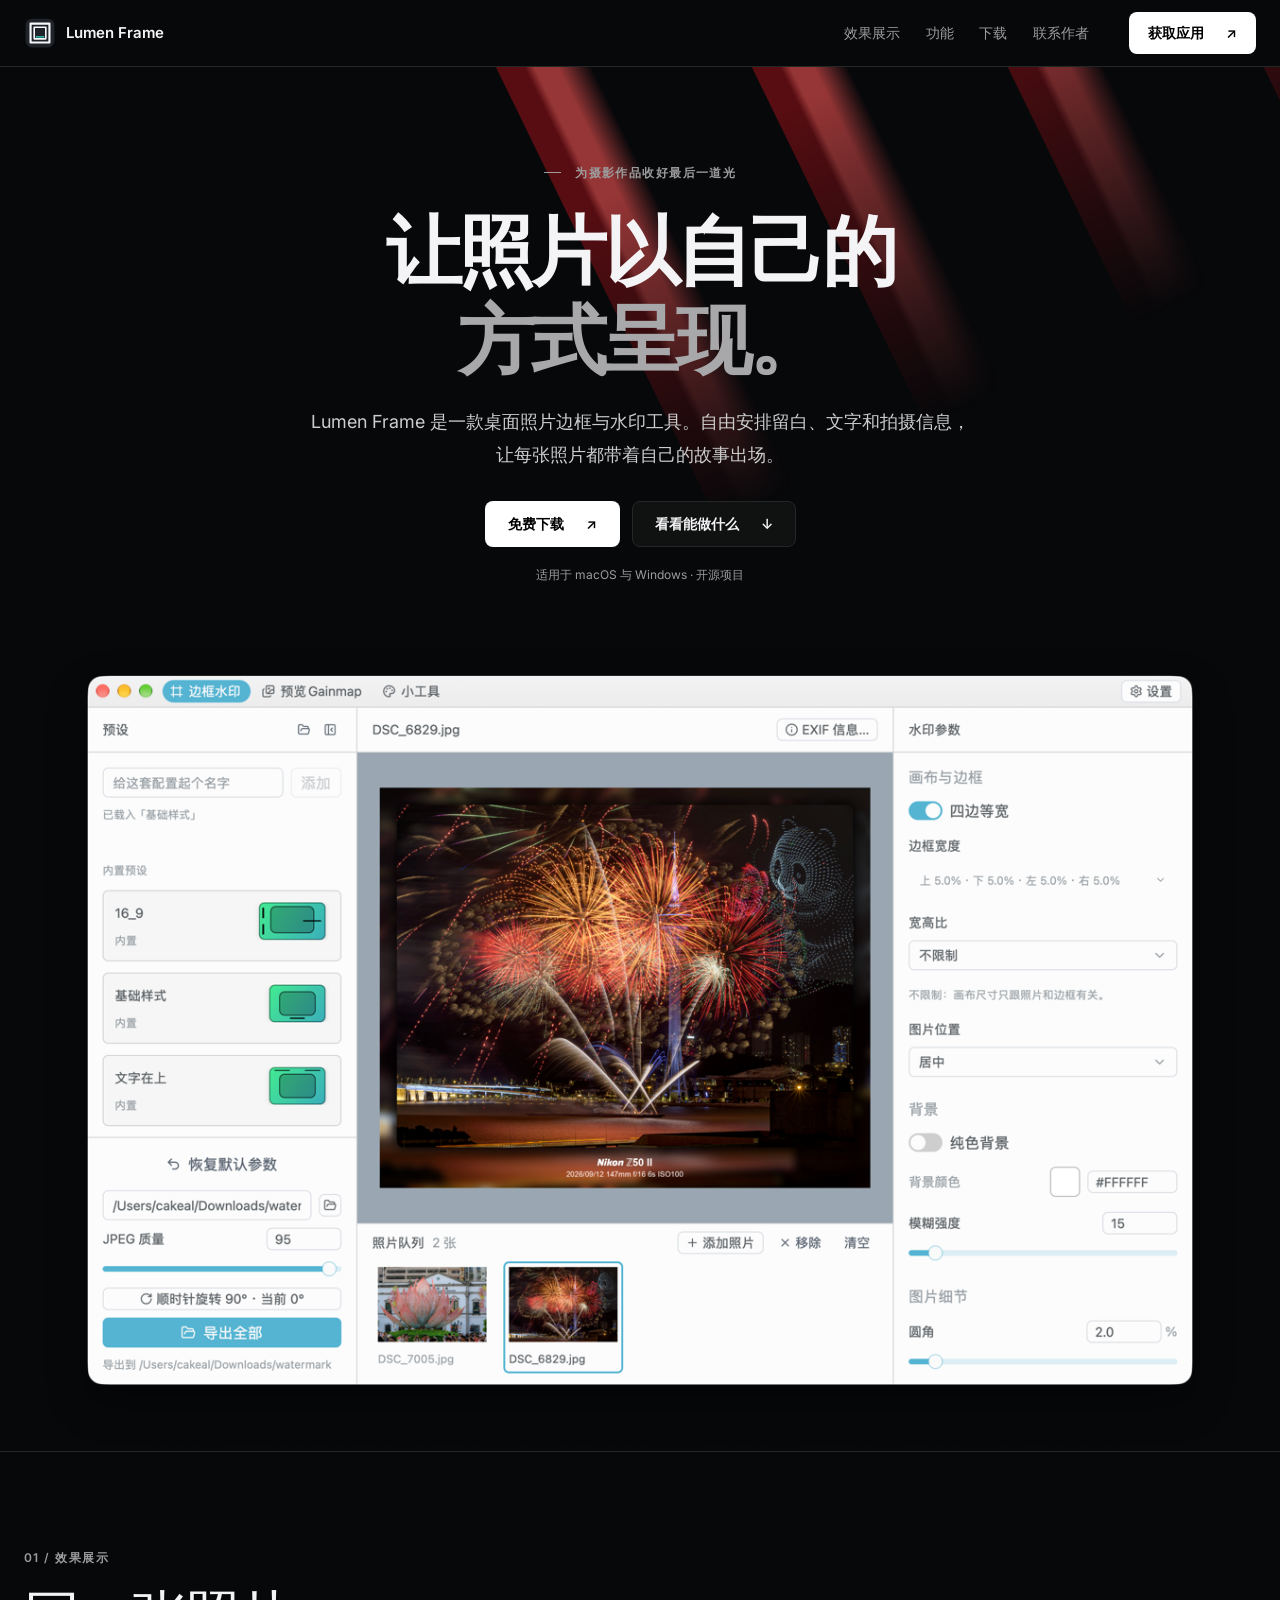
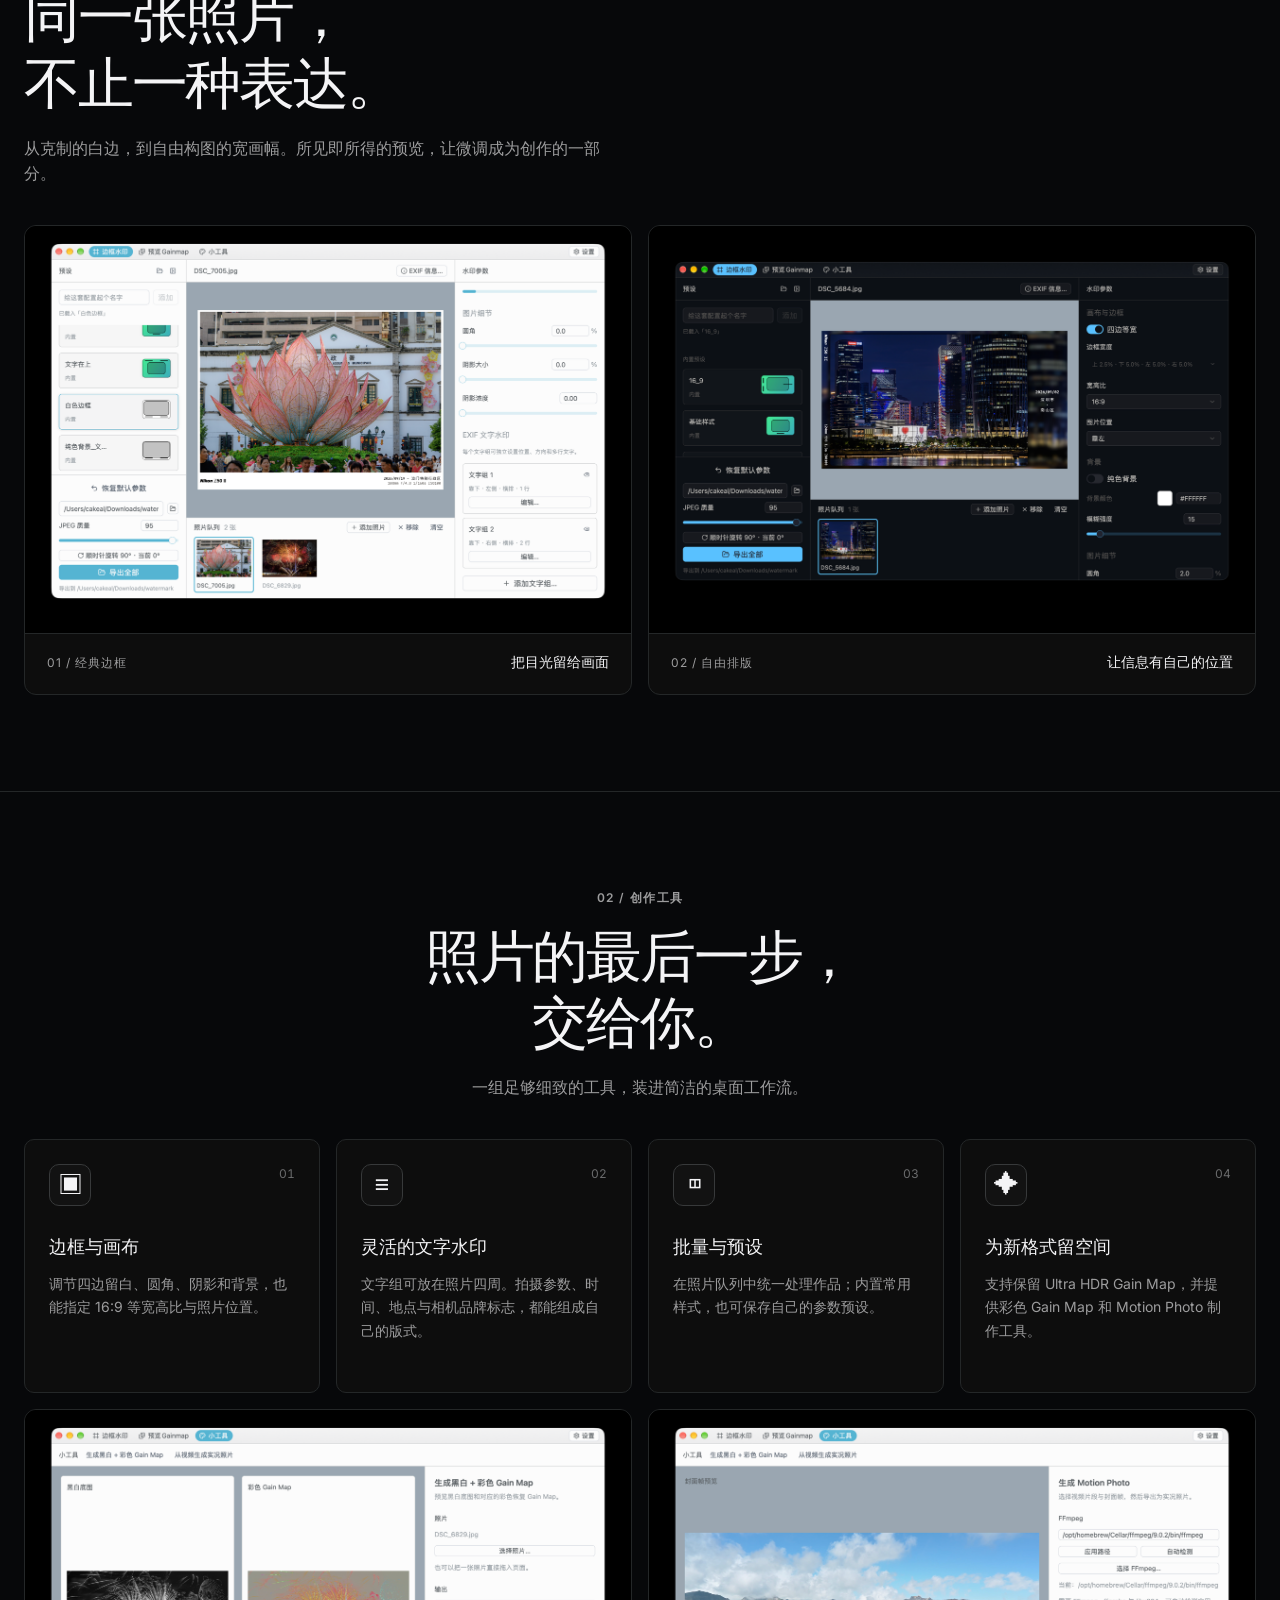
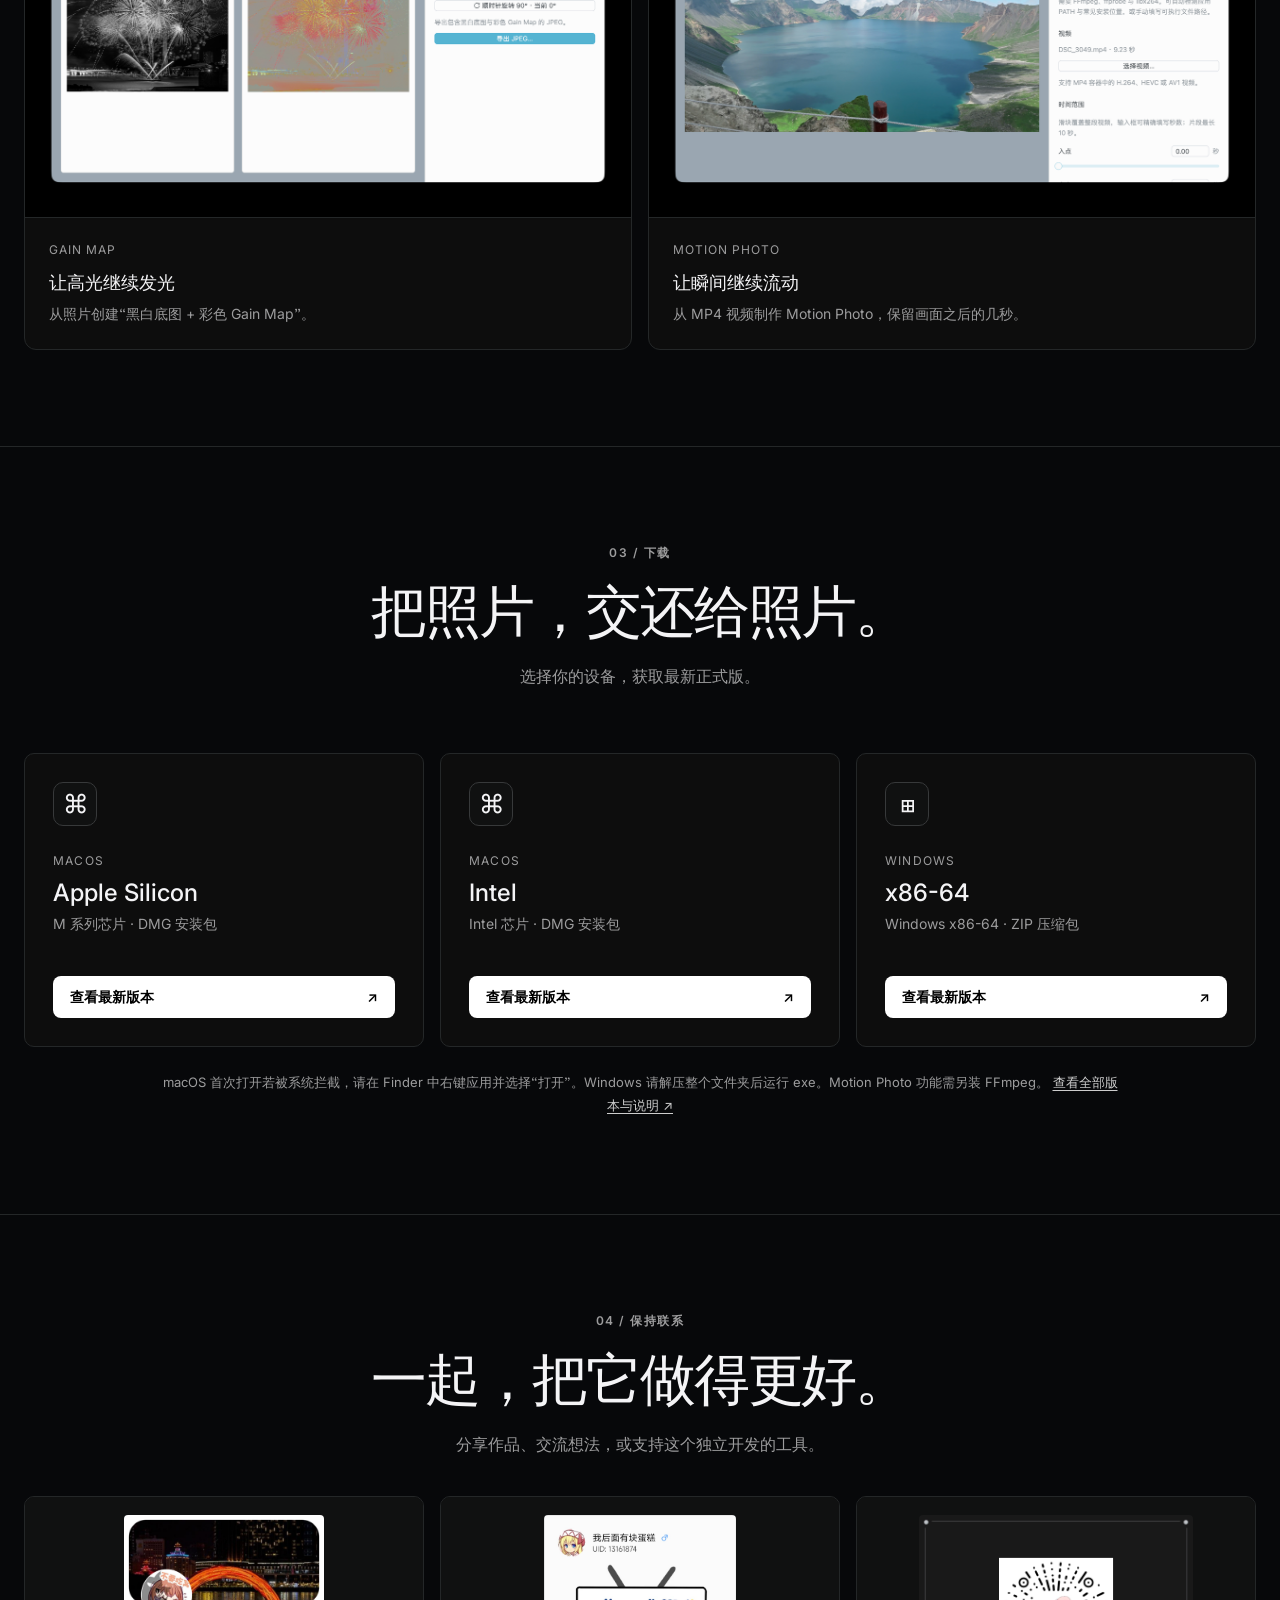
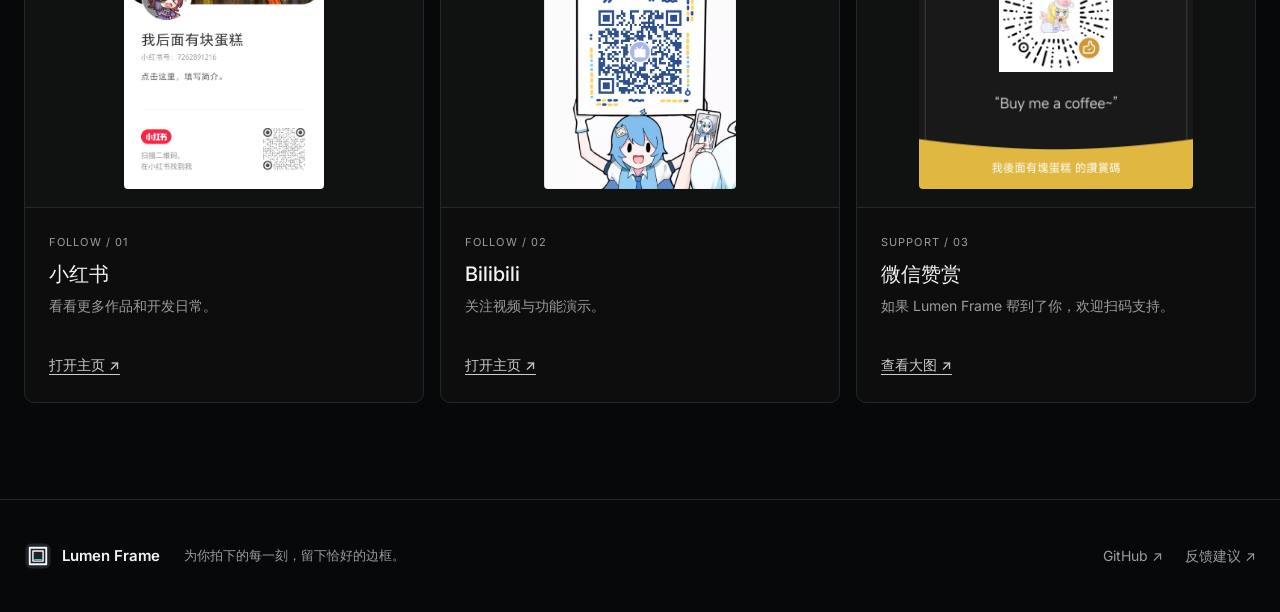
==== website/index.html @ 019e2e6b "Add Lumen Frame product website and Pages deployment" ====
<!doctype html>
<html lang="zh-CN">
  <head>
    <meta charset="utf-8" />
    <meta name="viewport" content="width=device-width, initial-scale=1" />
    <meta name="theme-color" content="#07080a" />
    <meta name="description" content="Lumen Frame 是一款桌面照片边框与水印工具。自由排版 EXIF 文字、批量处理照片，并保留 Ultra HDR Gain Map。" />
    <meta property="og:type" content="website" />
    <meta property="og:title" content="Lumen Frame — 让照片以自己的方式呈现" />
    <meta property="og:description" content="边框、文字、EXIF、批量导出与 Ultra HDR，尽在一款原生桌面工具。" />
    <meta property="og:image" content="https://cakeal.github.io/lumen-frame/assets/1.png" />
    <meta property="og:url" content="https://cakeal.github.io/lumen-frame/" />
    <link rel="canonical" href="https://cakeal.github.io/lumen-frame/" />
    <link rel="icon" type="image/svg+xml" href="assets/icon.svg" />
    <link rel="preconnect" href="https://fonts.googleapis.com" />
    <link rel="preconnect" href="https://fonts.gstatic.com" crossorigin />
    <link href="https://fonts.googleapis.com/css2?family=Inter:wght@400;500;600;700&display=swap" rel="stylesheet" />
    <link rel="stylesheet" href="styles.css" />
    <script src="main.js" defer></script>
    <title>Lumen Frame — 照片边框与水印工具</title>
  </head>
  <body>
    <a class="skip-link" href="#main">跳到主要内容</a>
    <header class="site-header">
      <nav class="nav wrap" aria-label="主导航">
        <a class="brand" href="#top" aria-label="Lumen Frame 首页">
          <img src="assets/icon.svg" width="32" height="32" alt="" />
          <span>Lumen Frame</span>
        </a>
        <button class="menu-toggle" type="button" aria-controls="nav-links" aria-expanded="false" aria-label="打开导航菜单"><span></span><span></span></button>
        <div class="nav-links" id="nav-links">
          <a href="#showcase">效果展示</a>
          <a href="#features">功能</a>
          <a href="#download">下载</a>
          <a href="#connect">联系作者</a>
        </div>
        <a class="button button-light nav-cta" href="#download">获取应用 <span aria-hidden="true">↗</span></a>
      </nav>
    </header>

    <main id="main">
      <section class="hero" id="top" aria-labelledby="hero-title">
        <div class="hero-stripes" aria-hidden="true"></div>
        <div class="wrap hero-content">
          <p class="eyebrow"><span class="eyebrow-line"></span> 为摄影作品收好最后一道光</p>
          <h1 id="hero-title">让照片以自己的<br /><span>方式呈现。</span></h1>
          <p class="hero-description">Lumen Frame 是一款桌面照片边框与水印工具。自由安排留白、文字和拍摄信息，让每张照片都带着自己的故事出场。</p>
          <div class="hero-actions">
            <a class="button button-light" href="#download">免费下载 <span aria-hidden="true">↗</span></a>
            <a class="button button-quiet" href="#showcase">看看能做什么 <span aria-hidden="true">↓</span></a>
          </div>
          <p class="hero-platforms">适用于 macOS 与 Windows · 开源项目</p>
          <div class="hero-shot">
            <img src="assets/1.png" width="1280" height="861" alt="Lumen Frame 的边框水印编辑界面，正在预览一张带 EXIF 水印的烟花照片" fetchpriority="high" />
          </div>
        </div>
      </section>

      <section class="section showcase" id="showcase" aria-labelledby="showcase-title">
        <div class="wrap">
          <div class="section-heading">
            <p class="eyebrow">01 / 效果展示</p>
            <h2 id="showcase-title">同一张照片，<br />不止一种表达。</h2>
            <p>从克制的白边，到自由构图的宽画幅。所见即所得的预览，让微调成为创作的一部分。</p>
          </div>
          <div class="showcase-grid">
            <figure class="image-panel image-panel-light">
              <img src="assets/2.png" width="1280" height="861" loading="lazy" alt="白色边框样式在 Lumen Frame 中的预览" />
              <figcaption><span>01 / 经典边框</span><strong>把目光留给画面</strong></figcaption>
            </figure>
            <figure class="image-panel">
              <img src="assets/5.png" width="1280" height="785" loading="lazy" alt="十六比九画幅、左侧竖排文字与右侧日期地点信息的预览" />
              <figcaption><span>02 / 自由排版</span><strong>让信息有自己的位置</strong></figcaption>
            </figure>
          </div>
        </div>
      </section>

      <section class="section features" id="features" aria-labelledby="features-title">
        <div class="wrap">
          <div class="section-heading section-heading-centered">
            <p class="eyebrow">02 / 创作工具</p>
            <h2 id="features-title">照片的最后一步，<br />交给你。</h2>
            <p>一组足够细致的工具，装进简洁的桌面工作流。</p>
          </div>
          <div class="feature-grid">
            <article class="feature-card">
              <span class="feature-index">01</span>
              <div class="feature-mark" aria-hidden="true">▣</div>
              <h3>边框与画布</h3>
              <p>调节四边留白、圆角、阴影和背景，也能指定 16:9 等宽高比与照片位置。</p>
            </article>
            <article class="feature-card">
              <span class="feature-index">02</span>
              <div class="feature-mark" aria-hidden="true">≡</div>
              <h3>灵活的文字水印</h3>
              <p>文字组可放在照片四周。拍摄参数、时间、地点与相机品牌标志，都能组成自己的版式。</p>
            </article>
            <article class="feature-card">
              <span class="feature-index">03</span>
              <div class="feature-mark" aria-hidden="true">◫</div>
              <h3>批量与预设</h3>
              <p>在照片队列中统一处理作品；内置常用样式，也可保存自己的参数预设。</p>
            </article>
            <article class="feature-card">
              <span class="feature-index">04</span>
              <div class="feature-mark" aria-hidden="true">✦</div>
              <h3>为新格式留空间</h3>
              <p>支持保留 Ultra HDR Gain Map，并提供彩色 Gain Map 和 Motion Photo 制作工具。</p>
            </article>
          </div>
          <div class="utility-grid">
            <figure class="utility-panel">
              <img src="assets/3.png" width="1280" height="861" loading="lazy" alt="彩色 Gain Map 工具界面" />
              <figcaption><span>GAIN MAP</span><strong>让高光继续发光</strong><p>从照片创建“黑白底图 + 彩色 Gain Map”。</p></figcaption>
            </figure>
            <figure class="utility-panel">
              <img src="assets/4.png" width="1280" height="861" loading="lazy" alt="从视频生成 Motion Photo 的工具界面" />
              <figcaption><span>MOTION PHOTO</span><strong>让瞬间继续流动</strong><p>从 MP4 视频制作 Motion Photo，保留画面之后的几秒。</p></figcaption>
            </figure>
          </div>
        </div>
      </section>

      <section class="section download" id="download" aria-labelledby="download-title">
        <div class="wrap">
          <div class="section-heading section-heading-centered">
            <p class="eyebrow">03 / 下载</p>
            <h2 id="download-title">把照片，交还给照片。</h2>
            <p>选择你的设备，获取最新正式版。<span id="release-version" class="release-version" aria-live="polite"></span></p>
          </div>
          <div class="download-grid">
            <article class="download-card">
              <div class="platform-icon" aria-hidden="true">⌘</div>
              <p class="platform-label">macOS</p>
              <h3>Apple Silicon</h3>
              <p>M 系列芯片 · DMG 安装包</p>
              <a class="button button-light asset-link" data-asset="mac-arm" href="https://github.com/CakeAL/lumen-frame/releases/latest" rel="noopener noreferrer">查看最新版本 <span aria-hidden="true">↗</span></a>
            </article>
            <article class="download-card">
              <div class="platform-icon" aria-hidden="true">⌘</div>
              <p class="platform-label">macOS</p>
              <h3>Intel</h3>
              <p>Intel 芯片 · DMG 安装包</p>
              <a class="button button-light asset-link" data-asset="mac-intel" href="https://github.com/CakeAL/lumen-frame/releases/latest" rel="noopener noreferrer">查看最新版本 <span aria-hidden="true">↗</span></a>
            </article>
            <article class="download-card">
              <div class="platform-icon windows-icon" aria-hidden="true">⊞</div>
              <p class="platform-label">Windows</p>
              <h3>x86-64</h3>
              <p>Windows x86-64 · ZIP 压缩包</p>
              <a class="button button-light asset-link" data-asset="windows" href="https://github.com/CakeAL/lumen-frame/releases/latest" rel="noopener noreferrer">查看最新版本 <span aria-hidden="true">↗</span></a>
            </article>
          </div>
          <p class="download-note">macOS 首次打开若被系统拦截，请在 Finder 中右键应用并选择“打开”。Windows 请解压整个文件夹后运行 exe。Motion Photo 功能需另装 FFmpeg。<a href="https://github.com/CakeAL/lumen-frame/releases/latest" target="_blank" rel="noopener noreferrer">查看全部版本与说明 ↗</a></p>
        </div>
      </section>

      <section class="section connect" id="connect" aria-labelledby="connect-title">
        <div class="wrap">
          <div class="section-heading section-heading-centered">
            <p class="eyebrow">04 / 保持联系</p>
            <h2 id="connect-title">一起，把它做得更好。</h2>
            <p>分享作品、交流想法，或支持这个独立开发的工具。</p>
          </div>
          <div class="social-grid">
            <article class="social-card">
              <div class="qr-frame"><img src="assets/rednote.jpg" width="987" height="1347" loading="lazy" alt="作者的小红书主页二维码" /></div>
              <div class="social-copy"><span>FOLLOW / 01</span><h3>小红书</h3><p>看看更多作品和开发日常。</p><a href="https://www.xiaohongshu.com/user/profile/64db20ba0000000001006e6c" target="_blank" rel="noopener noreferrer">打开主页 <span aria-hidden="true">↗</span></a></div>
            </article>
            <article class="social-card">
              <div class="qr-frame"><img src="assets/bilibili.jpg" width="1027" height="1459" loading="lazy" alt="作者的 Bilibili 主页二维码" /></div>
              <div class="social-copy"><span>FOLLOW / 02</span><h3>Bilibili</h3><p>关注视频与功能演示。</p><a href="https://space.bilibili.com/13161874" target="_blank" rel="noopener noreferrer">打开主页 <span aria-hidden="true">↗</span></a></div>
            </article>
            <article class="social-card">
              <div class="qr-frame"><img src="assets/wechat_reward_code.jpg" width="1152" height="1152" loading="lazy" alt="作者的微信赞赏码" /></div>
              <div class="social-copy"><span>SUPPORT / 03</span><h3>微信赞赏</h3><p>如果 Lumen Frame 帮到了你，欢迎扫码支持。</p><a href="assets/wechat_reward_code.jpg" target="_blank" rel="noopener noreferrer">查看大图 <span aria-hidden="true">↗</span></a></div>
            </article>
          </div>
        </div>
      </section>
    </main>

    <footer class="site-footer">
      <div class="wrap footer-inner">
        <a class="brand" href="#top"><img src="assets/icon.svg" width="28" height="28" alt="" /><span>Lumen Frame</span></a>
        <p>为你拍下的每一刻，留下恰好的边框。</p>
        <div class="footer-links"><a href="https://github.com/CakeAL/lumen-frame" target="_blank" rel="noopener noreferrer">GitHub ↗</a><a href="https://github.com/CakeAL/lumen-frame/issues" target="_blank" rel="noopener noreferrer">反馈建议 ↗</a></div>
      </div>
    </footer>
  </body>
</html>
---- website/styles.css ----
:root {
  color-scheme: dark;
  --canvas: #07080a;
  --surface: #0d0d0d;
  --surface-raised: #101111;
  --surface-card: #121212;
  --line: #242728;
  --ink: #f4f4f6;
  --body: #cdcdcd;
  --mute: #9c9c9d;
  --white: #fff;
}

*, *::before, *::after { box-sizing: border-box; }
html { scroll-behavior: smooth; }
body { margin: 0; background: var(--canvas); color: var(--body); font-family: Inter, -apple-system, BlinkMacSystemFont, "Segoe UI", "PingFang SC", "Microsoft YaHei", sans-serif; font-feature-settings: "calt", "kern", "liga", "ss03"; font-size: 16px; line-height: 1.6; }
button, a { -webkit-tap-highlight-color: transparent; }
a { color: inherit; text-decoration: none; }
a:focus-visible { outline: 2px solid var(--white); outline-offset: 4px; }
img { display: block; max-width: 100%; }
h1, h2, h3, p, figure { margin: 0; }
.wrap { width: min(100% - 48px, 1240px); margin-inline: auto; }
.skip-link { position: absolute; z-index: 20; left: 16px; top: -60px; padding: 8px 16px; background: var(--white); color: #000; border-radius: 8px; }
.skip-link:focus { top: 10px; }

.site-header { position: relative; z-index: 10; border-bottom: 1px solid var(--line); background: var(--canvas); }
.nav { display: flex; align-items: center; gap: 32px; height: 66px; }
.brand { display: inline-flex; align-items: center; gap: 10px; color: var(--ink); font-size: 15px; font-weight: 600; white-space: nowrap; }
.brand img { border-radius: 8px; }
.nav-links { display: flex; align-items: center; gap: clamp(18px, 2vw, 34px); margin-left: auto; }
.menu-toggle { display: none; }
.nav-links a, .footer-links a { color: var(--mute); font-size: 14px; transition: color .2s ease; }
.nav-links a:hover, .footer-links a:hover, .social-copy a:hover, .download-note a:hover { color: var(--white); }
.nav-cta { margin-left: 8px; }
.button { display: inline-flex; align-items: center; justify-content: center; gap: 22px; min-height: 42px; padding: 9px 18px; border: 1px solid transparent; border-radius: 8px; font-size: 14px; font-weight: 600; line-height: 1.4; white-space: nowrap; transition: background-color .2s ease, border-color .2s ease, transform .2s ease; }
.button:hover { transform: translateY(-2px); }
.button-light { background: var(--white); color: #000; }
.button-light:hover { background: #e8e8e8; }
.button-quiet { color: var(--ink); border-color: var(--line); background: var(--surface-raised); }
.button-quiet:hover { border-color: #474a4c; background: var(--surface-card); }

.hero { position: relative; overflow: hidden; isolation: isolate; padding-top: 96px; }
.hero-stripes { position: absolute; z-index: -1; top: -220px; right: -8vw; width: min(880px, 80vw); height: 620px; transform: rotate(-26deg); background: repeating-linear-gradient(90deg, transparent 0 78px, rgba(161,19,26,.52) 79px 104px, rgba(255,87,87,.58) 113px 134px, transparent 165px 230px); -webkit-mask-image: linear-gradient(to bottom, #000 0%, #000 32%, transparent 88%); mask-image: linear-gradient(to bottom, #000 0%, #000 32%, transparent 88%); pointer-events: none; }
.hero-content { text-align: center; }
.eyebrow { color: var(--mute); font-size: 12px; font-weight: 600; letter-spacing: .12em; }
.eyebrow-line { display: inline-block; width: 17px; height: 1px; margin: 0 10px 4px 0; background: var(--mute); }
.hero h1 { max-width: 900px; margin: 24px auto 22px; color: var(--ink); font-size: clamp(40px, 5.9vw, 76px); font-weight: 600; letter-spacing: -.045em; line-height: 1.18; }
.hero h1 span { color: #a8a8ab; }
.hero-description { max-width: 660px; margin-inline: auto; color: var(--body); font-size: clamp(16px, 1.45vw, 18px); line-height: 1.8; }
.hero-actions { display: flex; align-items: center; justify-content: center; flex-wrap: wrap; gap: 12px; margin-top: 30px; }
.hero-actions .button { min-height: 46px; padding-inline: 22px; }
.hero-platforms { margin-top: 18px; color: var(--mute); font-size: 12px; }
.hero-shot { max-width: 1210px; margin: 56px auto -3px; }
.hero-shot img { width: 100%; height: auto; }

.section { padding: 96px 0; }
.section-heading { max-width: 640px; margin-bottom: 38px; }
.section-heading-centered { margin-inline: auto; text-align: center; }
.section-heading h2 { margin-top: 16px; color: var(--ink); font-size: clamp(34px, 4.4vw, 56px); font-weight: 500; letter-spacing: -.04em; line-height: 1.18; }
.section-heading > p:last-child { max-width: 600px; margin-top: 20px; color: var(--mute); font-size: 16px; }
.section-heading-centered > p:last-child { margin-inline: auto; }

.showcase { border-top: 1px solid var(--line); }
.showcase-grid { display: grid; grid-template-columns: repeat(2, minmax(0, 1fr)); gap: 16px; }
.image-panel, .utility-panel { min-width: 0; overflow: hidden; border: 1px solid var(--line); border-radius: 12px; background: var(--surface); }
.image-panel img { width: 100%; height: auto; aspect-ratio: 1280 / 861; object-fit: contain; background: #000; }
.image-panel:nth-child(2) img { aspect-ratio: 1280 / 861; }
.image-panel figcaption { display: flex; justify-content: space-between; align-items: center; gap: 16px; padding: 17px 22px 20px; border-top: 1px solid var(--line); }
.image-panel figcaption span, .utility-panel figcaption span { color: var(--mute); font-size: 12px; letter-spacing: .08em; }
.image-panel figcaption strong { color: var(--ink); font-size: 14px; font-weight: 500; text-align: right; }

.features { border-top: 1px solid var(--line); }
.feature-grid { display: grid; grid-template-columns: repeat(4, minmax(0, 1fr)); gap: 16px; }
.feature-card { position: relative; min-height: 254px; padding: 24px; border: 1px solid var(--line); border-radius: 10px; background: var(--surface); }
.feature-index { position: absolute; right: 24px; top: 24px; color: #6a6b6c; font-size: 12px; font-variant-numeric: tabular-nums; }
.feature-mark { display: flex; align-items: center; justify-content: center; width: 42px; height: 42px; border: 1px solid #37393a; border-radius: 10px; background: var(--surface-card); color: var(--ink); font-size: 25px; line-height: 1; }
.feature-card h3 { margin-top: 27px; color: var(--ink); font-size: 18px; font-weight: 500; }
.feature-card p { margin-top: 10px; color: var(--mute); font-size: 14px; line-height: 1.7; }
.utility-grid { display: grid; grid-template-columns: repeat(2, minmax(0, 1fr)); gap: 16px; margin-top: 16px; }
.utility-panel img { width: 100%; height: auto; background: #000; }
.utility-panel figcaption { padding: 18px 24px 24px; border-top: 1px solid var(--line); }
.utility-panel figcaption strong { display: block; margin-top: 7px; color: var(--ink); font-size: 18px; font-weight: 500; }
.utility-panel figcaption p { margin-top: 5px; color: var(--mute); font-size: 14px; }

.download { border-top: 1px solid var(--line); }
.release-version { display: block; min-height: 20px; margin-top: 5px; color: var(--body); font-size: 13px; }
.download-grid { display: grid; grid-template-columns: repeat(3, minmax(0, 1fr)); gap: 16px; }
.download-card { display: flex; flex-direction: column; align-items: flex-start; min-height: 294px; padding: 28px; border: 1px solid var(--line); border-radius: 10px; background: var(--surface); }
.platform-icon { display: flex; align-items: center; justify-content: center; width: 44px; height: 44px; border: 1px solid #37393a; border-radius: 10px; background: var(--surface-raised); color: var(--ink); font-size: 26px; line-height: 1; }
.windows-icon { font-size: 28px; }
.platform-label { margin-top: 25px; color: var(--mute); font-size: 12px; letter-spacing: .1em; text-transform: uppercase; }
.download-card h3 { margin-top: 4px; color: var(--ink); font-size: 24px; font-weight: 500; }
.download-card > p:not(.platform-label) { color: var(--mute); font-size: 14px; }
.download-card .button { width: 100%; justify-content: space-between; margin-top: auto; padding-inline: 16px; }
.download-note { max-width: 960px; margin: 24px auto 0; color: var(--mute); font-size: 13px; line-height: 1.8; text-align: center; }
.download-note a { margin-left: 4px; color: var(--body); text-decoration: underline; text-underline-offset: 3px; }

.connect { border-top: 1px solid var(--line); }
.social-grid { display: grid; grid-template-columns: repeat(3, minmax(0, 1fr)); gap: 16px; }
.social-card { min-width: 0; overflow: hidden; border: 1px solid var(--line); border-radius: 10px; background: var(--surface); }
.qr-frame { display: flex; align-items: center; justify-content: center; height: 310px; padding: 18px; background: var(--surface-raised); }
.qr-frame img { width: auto; max-width: 100%; height: 100%; object-fit: contain; border-radius: 4px; }
.social-copy { padding: 20px 24px 24px; border-top: 1px solid var(--line); }
.social-copy > span { color: var(--mute); font-size: 11px; letter-spacing: .1em; }
.social-copy h3 { margin-top: 5px; color: var(--ink); font-size: 20px; font-weight: 500; }
.social-copy p { min-height: 46px; margin-top: 5px; color: var(--mute); font-size: 14px; }
.social-copy a { display: inline-block; margin-top: 13px; color: var(--body); font-size: 14px; font-weight: 500; text-decoration: underline; text-underline-offset: 4px; }

.site-footer { border-top: 1px solid var(--line); }
.footer-inner { display: flex; align-items: center; gap: 24px; min-height: 112px; padding-block: 22px; }
.footer-inner p { margin-right: auto; color: var(--mute); font-size: 13px; }
.footer-links { display: flex; gap: 22px; white-space: nowrap; }

@media (max-width: 1050px) {
  .feature-grid { grid-template-columns: repeat(2, minmax(0, 1fr)); }
  .feature-card { min-height: 220px; }
  .nav { gap: 20px; }
  .nav-links { gap: 16px; }
}

@media (max-width: 760px) {
  .wrap { width: min(100% - 32px, 1240px); }
  .nav { height: 62px; }
  .menu-toggle { display: flex; flex-direction: column; justify-content: center; gap: 5px; order: 3; width: 42px; height: 42px; padding: 10px; border: 1px solid var(--line); border-radius: 8px; background: var(--surface); cursor: pointer; }
  .menu-toggle span { width: 100%; height: 1px; background: var(--ink); }
  .nav-links { display: none; position: absolute; top: 62px; left: 0; right: 0; margin: 0; padding: 14px 16px 20px; border-bottom: 1px solid var(--line); background: var(--canvas); }
  .nav-links.is-open { display: flex; flex-direction: column; align-items: stretch; gap: 0; }
  .nav-links a { display: block; padding: 12px 8px; color: var(--ink); }
  .nav-cta { margin-left: auto; }
  .hero { padding-top: 76px; }
  .hero-stripes { right: -36vw; width: 100vw; opacity: .65; }
  .hero-shot { margin-top: 34px; }
  .section { padding-block: 70px; }
  .showcase-grid, .utility-grid { grid-template-columns: 1fr; }
  .download-grid { grid-template-columns: 1fr; }
  .download-card { min-height: 250px; }
  .social-grid { grid-template-columns: repeat(2, minmax(0, 1fr)); }
  .footer-inner { flex-wrap: wrap; }
  .footer-inner p { flex: 1 0 55%; }
}

@media (max-width: 520px) {
  .brand { font-size: 14px; }
  .brand img { width: 28px; height: 28px; }
  .nav-cta { padding-inline: 13px; font-size: 13px; }
  .hero { padding-top: 64px; }
  .hero h1 { font-size: clamp(36px, 10vw, 48px); }
  .hero-description { font-size: 15px; }
  .hero-actions { gap: 8px; }
  .hero-actions .button { padding-inline: 14px; font-size: 13px; }
  .hero-shot { width: calc(100% + 32px); margin-left: -16px; }
  .section { padding-block: 54px; }
  .section-heading { margin-bottom: 28px; }
  .section-heading h2 { font-size: 36px; }
  .section-heading > p:last-child { font-size: 14px; }
  .image-panel figcaption { align-items: flex-start; flex-direction: column; gap: 3px; padding: 15px 18px; }
  .image-panel figcaption strong { text-align: left; }
  .feature-grid, .social-grid { grid-template-columns: 1fr; }
  .feature-card { min-height: 0; }
  .qr-frame { height: 330px; }
  .social-copy p { min-height: 0; }
  .footer-inner { display: block; padding-block: 30px; }
  .footer-inner p { margin-top: 9px; }
  .footer-links { margin-top: 20px; }
}

@media (prefers-reduced-motion: reduce) {
  html { scroll-behavior: auto; }
  .button, .nav-links a, .footer-links a { transition: none; }
}
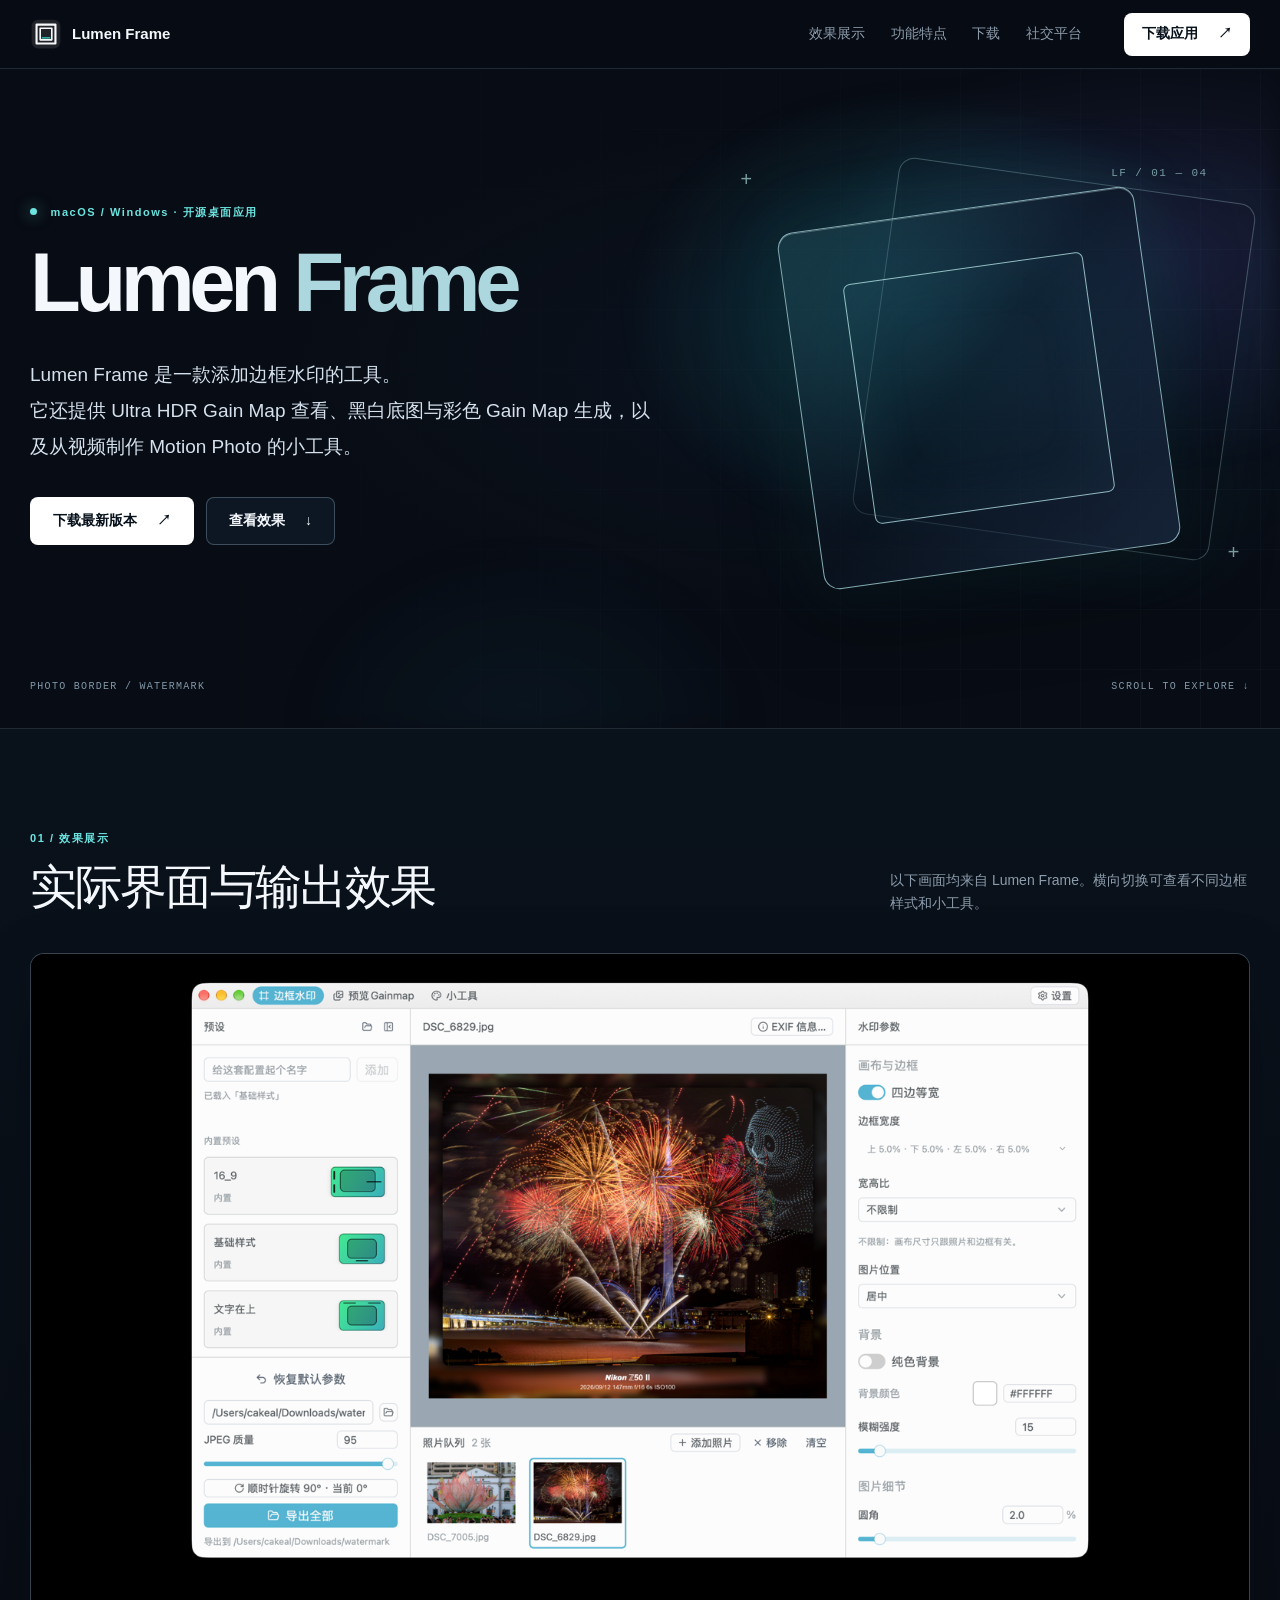
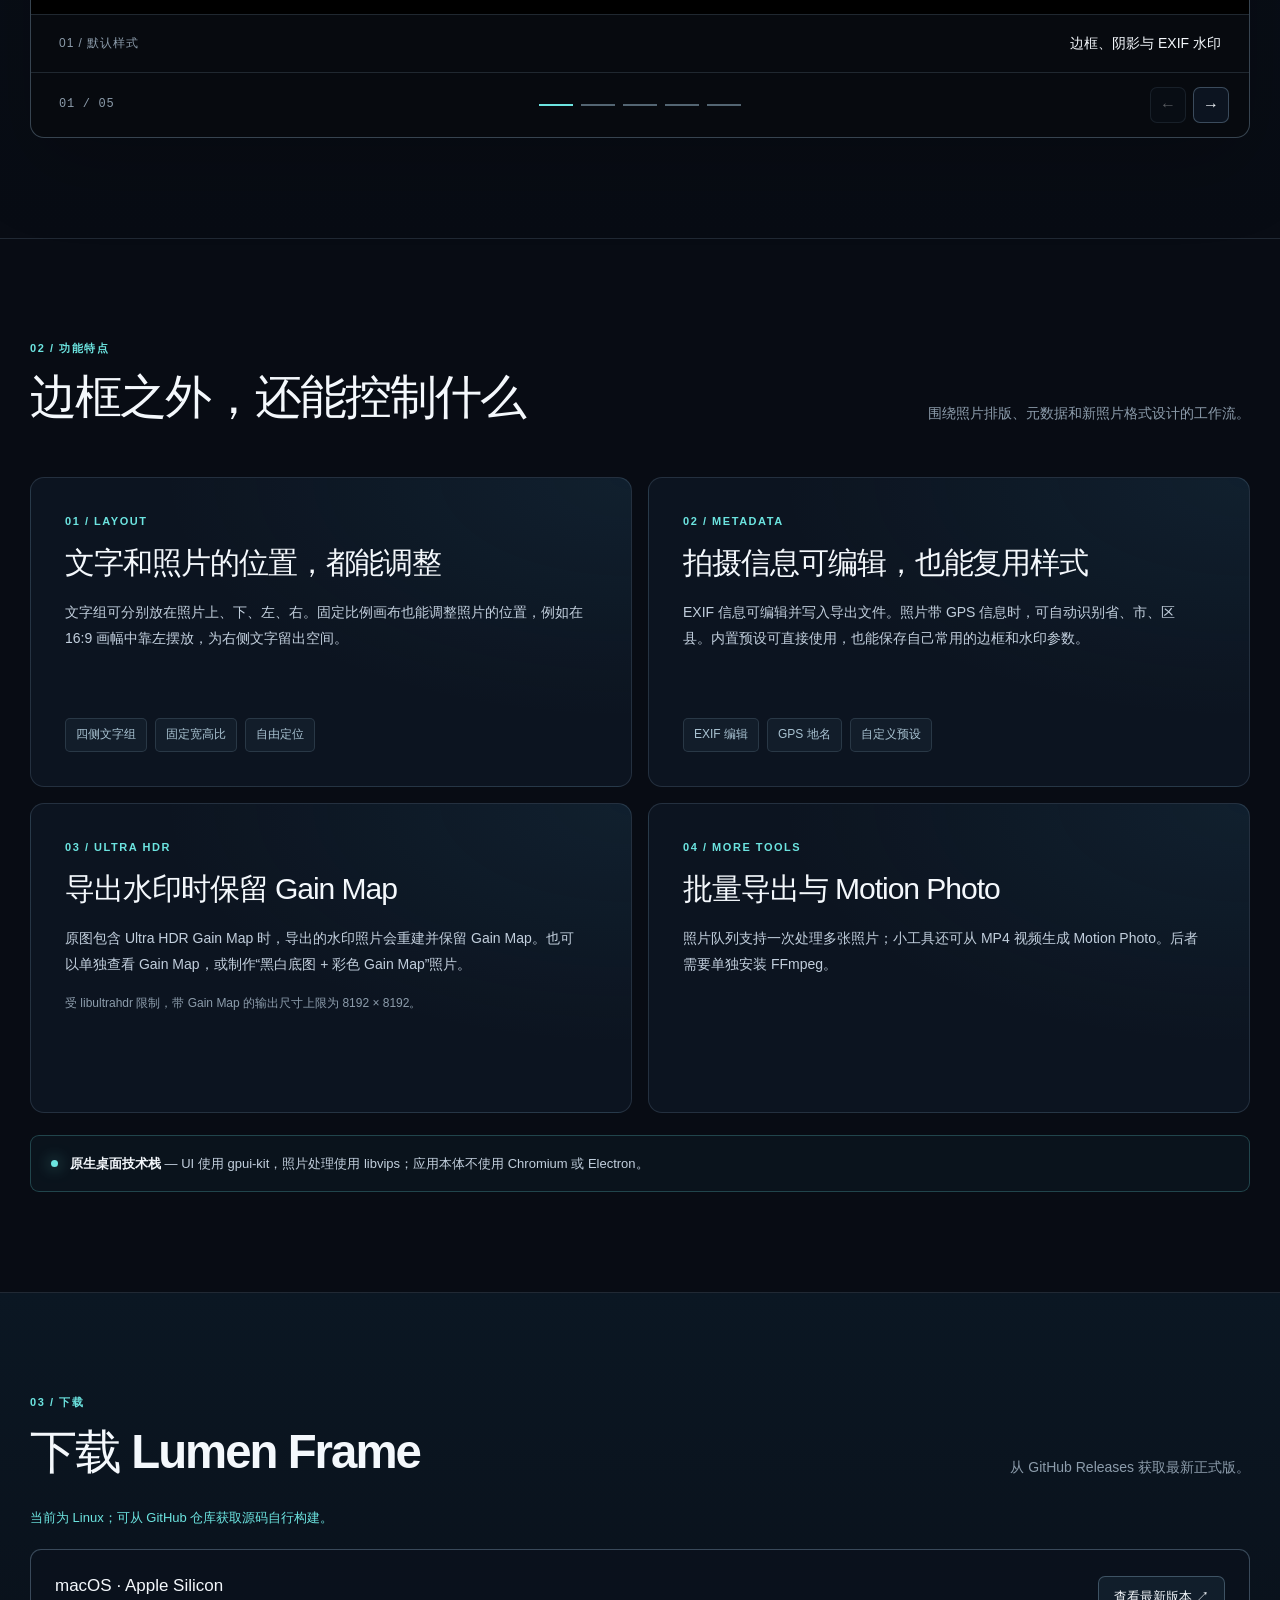
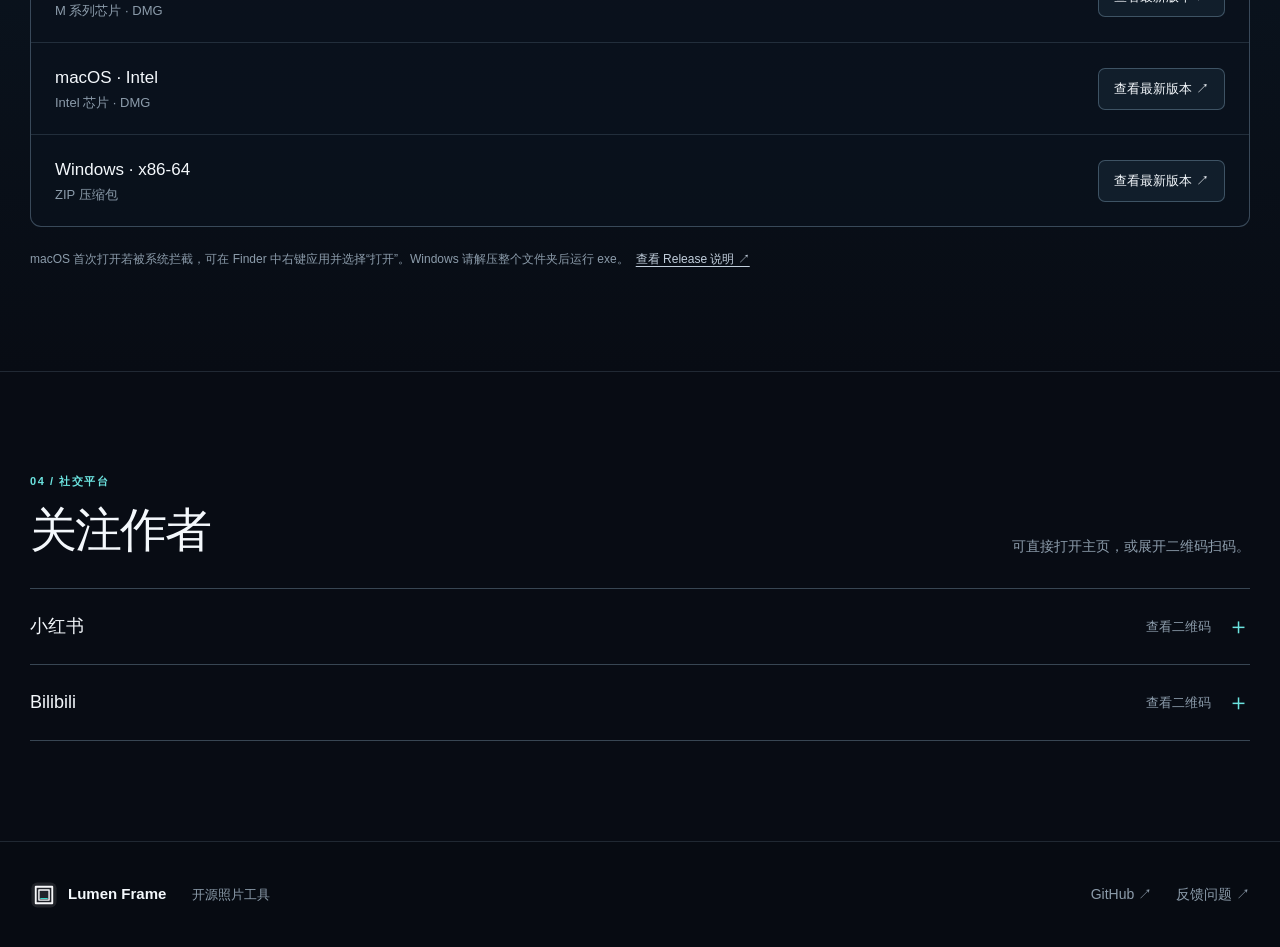
==== commit 43dd1c57: "web: update website" ====
--- a/website/index.html
+++ b/website/index.html
@@ -3,18 +3,15 @@
   <head>
     <meta charset="utf-8" />
     <meta name="viewport" content="width=device-width, initial-scale=1" />
-    <meta name="theme-color" content="#07080a" />
-    <meta name="description" content="Lumen Frame 是一款桌面照片边框与水印工具。自由排版 EXIF 文字、批量处理照片，并保留 Ultra HDR Gain Map。" />
+    <meta name="theme-color" content="#080c14" />
+    <meta name="description" content="Lumen Frame 是一款添加边框水印的桌面工具，还提供 Ultra HDR Gain Map 查看、彩色 Gain Map 生成和 Motion Photo 制作。" />
     <meta property="og:type" content="website" />
-    <meta property="og:title" content="Lumen Frame — 让照片以自己的方式呈现" />
-    <meta property="og:description" content="边框、文字、EXIF、批量导出与 Ultra HDR，尽在一款原生桌面工具。" />
+    <meta property="og:title" content="Lumen Frame — 照片边框与水印工具" />
+    <meta property="og:description" content="自由排版文字与 EXIF 信息、保留 Ultra HDR Gain Map，批量导出照片。" />
     <meta property="og:image" content="https://cakeal.github.io/lumen-frame/assets/1.png" />
     <meta property="og:url" content="https://cakeal.github.io/lumen-frame/" />
     <link rel="canonical" href="https://cakeal.github.io/lumen-frame/" />
     <link rel="icon" type="image/svg+xml" href="assets/icon.svg" />
-    <link rel="preconnect" href="https://fonts.googleapis.com" />
-    <link rel="preconnect" href="https://fonts.gstatic.com" crossorigin />
-    <link href="https://fonts.googleapis.com/css2?family=Inter:wght@400;500;600;700&display=swap" rel="stylesheet" />
     <link rel="stylesheet" href="styles.css" />
     <script src="main.js" defer></script>
     <title>Lumen Frame — 照片边框与水印工具</title>
@@ -23,170 +20,133 @@
     <a class="skip-link" href="#main">跳到主要内容</a>
     <header class="site-header">
       <nav class="nav wrap" aria-label="主导航">
-        <a class="brand" href="#top" aria-label="Lumen Frame 首页">
-          <img src="assets/icon.svg" width="32" height="32" alt="" />
-          <span>Lumen Frame</span>
-        </a>
+        <a class="brand" href="#top" aria-label="Lumen Frame 首页"><img src="assets/icon.svg" width="32" height="32" alt="" /><span>Lumen Frame</span></a>
         <button class="menu-toggle" type="button" aria-controls="nav-links" aria-expanded="false" aria-label="打开导航菜单"><span></span><span></span></button>
         <div class="nav-links" id="nav-links">
           <a href="#showcase">效果展示</a>
-          <a href="#features">功能</a>
+          <a href="#features">功能特点</a>
           <a href="#download">下载</a>
-          <a href="#connect">联系作者</a>
+          <a href="#connect">社交平台</a>
         </div>
-        <a class="button button-light nav-cta" href="#download">获取应用 <span aria-hidden="true">↗</span></a>
+        <a class="button button-light nav-cta" href="#download">下载应用 <span aria-hidden="true">↗</span></a>
       </nav>
     </header>
 
     <main id="main">
       <section class="hero" id="top" aria-labelledby="hero-title">
-        <div class="hero-stripes" aria-hidden="true"></div>
-        <div class="wrap hero-content">
-          <p class="eyebrow"><span class="eyebrow-line"></span> 为摄影作品收好最后一道光</p>
-          <h1 id="hero-title">让照片以自己的<br /><span>方式呈现。</span></h1>
-          <p class="hero-description">Lumen Frame 是一款桌面照片边框与水印工具。自由安排留白、文字和拍摄信息，让每张照片都带着自己的故事出场。</p>
-          <div class="hero-actions">
-            <a class="button button-light" href="#download">免费下载 <span aria-hidden="true">↗</span></a>
-            <a class="button button-quiet" href="#showcase">看看能做什么 <span aria-hidden="true">↓</span></a>
+        <div class="hero-glow" aria-hidden="true"></div>
+        <div class="hero-grid" aria-hidden="true"></div>
+        <div class="wrap hero-inner">
+          <div class="hero-copy">
+            <p class="eyebrow"><span class="status-dot" aria-hidden="true"></span> macOS / Windows · 开源桌面应用</p>
+            <h1 id="hero-title">Lumen <span>Frame</span></h1>
+            <p class="hero-lead">Lumen Frame 是一款添加边框水印的工具。<br />它还提供 Ultra HDR Gain Map 查看、黑白底图与彩色 Gain Map 生成，以及从视频制作 Motion Photo 的小工具。</p>
+            <div class="hero-actions">
+              <a class="button button-light" href="#download">下载最新版本 <span aria-hidden="true">↗</span></a>
+              <a class="button button-quiet" href="#showcase">查看效果 <span aria-hidden="true">↓</span></a>
+            </div>
           </div>
-          <p class="hero-platforms">适用于 macOS 与 Windows · 开源项目</p>
-          <div class="hero-shot">
-            <img src="assets/1.png" width="1280" height="861" alt="Lumen Frame 的边框水印编辑界面，正在预览一张带 EXIF 水印的烟花照片" fetchpriority="high" />
+          <div class="hero-visual" aria-hidden="true">
+            <div class="hero-frame hero-frame-back"></div>
+            <div class="hero-frame hero-frame-front"><div class="hero-frame-inner"></div></div>
+            <span class="hero-cross hero-cross-a">+</span><span class="hero-cross hero-cross-b">+</span>
+            <span class="hero-coordinate">LF / 01 — 04</span>
           </div>
         </div>
+        <div class="hero-bottom wrap"><span>PHOTO BORDER / WATERMARK</span><span>SCROLL TO EXPLORE ↓</span></div>
       </section>
 
       <section class="section showcase" id="showcase" aria-labelledby="showcase-title">
         <div class="wrap">
-          <div class="section-heading">
-            <p class="eyebrow">01 / 效果展示</p>
-            <h2 id="showcase-title">同一张照片，<br />不止一种表达。</h2>
-            <p>从克制的白边，到自由构图的宽画幅。所见即所得的预览，让微调成为创作的一部分。</p>
+          <div class="section-head">
+            <div><p class="eyebrow">01 / 效果展示</p><h2 id="showcase-title">实际界面与输出效果</h2></div>
+            <p>以下画面均来自 Lumen Frame。横向切换可查看不同边框样式和小工具。</p>
           </div>
-          <div class="showcase-grid">
-            <figure class="image-panel image-panel-light">
-              <img src="assets/2.png" width="1280" height="861" loading="lazy" alt="白色边框样式在 Lumen Frame 中的预览" />
-              <figcaption><span>01 / 经典边框</span><strong>把目光留给画面</strong></figcaption>
-            </figure>
-            <figure class="image-panel">
-              <img src="assets/5.png" width="1280" height="785" loading="lazy" alt="十六比九画幅、左侧竖排文字与右侧日期地点信息的预览" />
-              <figcaption><span>02 / 自由排版</span><strong>让信息有自己的位置</strong></figcaption>
-            </figure>
+          <div class="carousel" aria-roledescription="轮播图" aria-label="Lumen Frame 效果展示">
+            <div class="carousel-track" id="showcase-track" tabindex="0">
+              <figure class="carousel-slide" aria-roledescription="幻灯片" aria-label="1 / 5">
+                <img src="assets/1.png" width="1280" height="861" alt="默认边框水印：烟花照片与 EXIF 信息" fetchpriority="high" />
+                <figcaption><span>01 / 默认样式</span><strong>边框、阴影与 EXIF 水印</strong></figcaption>
+              </figure>
+              <figure class="carousel-slide" aria-roledescription="幻灯片" aria-label="2 / 5">
+                <img src="assets/2.png" width="1280" height="861" loading="lazy" alt="白色边框样式的应用预览" />
+                <figcaption><span>02 / 白色边框</span><strong>不同背景与边框宽度</strong></figcaption>
+              </figure>
+              <figure class="carousel-slide" aria-roledescription="幻灯片" aria-label="3 / 5">
+                <img src="assets/5.png" width="1280" height="785" loading="lazy" alt="16:9 画幅，左侧竖排文字，右侧显示日期与地点" />
+                <figcaption><span>03 / 自由排版</span><strong>16:9 画幅与分区文字</strong></figcaption>
+              </figure>
+              <figure class="carousel-slide" aria-roledescription="幻灯片" aria-label="4 / 5">
+                <img src="assets/3.png" width="1280" height="861" loading="lazy" alt="黑白底图与彩色 Gain Map 生成工具界面" />
+                <figcaption><span>04 / Gain Map</span><strong>黑白底图与彩色增益图</strong></figcaption>
+              </figure>
+              <figure class="carousel-slide" aria-roledescription="幻灯片" aria-label="5 / 5">
+                <img src="assets/4.png" width="1280" height="861" loading="lazy" alt="从视频生成 Motion Photo 的工具界面" />
+                <figcaption><span>05 / Motion Photo</span><strong>从视频生成实况照片</strong></figcaption>
+              </figure>
+            </div>
+            <div class="carousel-controls">
+              <span class="carousel-count" id="carousel-count" aria-live="polite">01 / 05</span>
+              <div class="carousel-dots" aria-label="选择效果图">
+                <button type="button" aria-label="查看第 1 张" aria-current="true"></button>
+                <button type="button" aria-label="查看第 2 张"></button>
+                <button type="button" aria-label="查看第 3 张"></button>
+                <button type="button" aria-label="查看第 4 张"></button>
+                <button type="button" aria-label="查看第 5 张"></button>
+              </div>
+              <div class="carousel-arrows"><button class="carousel-prev" type="button" aria-label="上一张">←</button><button class="carousel-next" type="button" aria-label="下一张">→</button></div>
+            </div>
           </div>
         </div>
       </section>
 
       <section class="section features" id="features" aria-labelledby="features-title">
         <div class="wrap">
-          <div class="section-heading section-heading-centered">
-            <p class="eyebrow">02 / 创作工具</p>
-            <h2 id="features-title">照片的最后一步，<br />交给你。</h2>
-            <p>一组足够细致的工具，装进简洁的桌面工作流。</p>
+          <div class="section-head feature-intro">
+            <div><p class="eyebrow">02 / 功能特点</p><h2 id="features-title">边框之外，还能控制什么</h2></div>
+            <p>围绕照片排版、元数据和新照片格式设计的工作流。</p>
           </div>
-          <div class="feature-grid">
-            <article class="feature-card">
-              <span class="feature-index">01</span>
-              <div class="feature-mark" aria-hidden="true">▣</div>
-              <h3>边框与画布</h3>
-              <p>调节四边留白、圆角、阴影和背景，也能指定 16:9 等宽高比与照片位置。</p>
-            </article>
-            <article class="feature-card">
-              <span class="feature-index">02</span>
-              <div class="feature-mark" aria-hidden="true">≡</div>
-              <h3>灵活的文字水印</h3>
-              <p>文字组可放在照片四周。拍摄参数、时间、地点与相机品牌标志，都能组成自己的版式。</p>
-            </article>
-            <article class="feature-card">
-              <span class="feature-index">03</span>
-              <div class="feature-mark" aria-hidden="true">◫</div>
-              <h3>批量与预设</h3>
-              <p>在照片队列中统一处理作品；内置常用样式，也可保存自己的参数预设。</p>
-            </article>
-            <article class="feature-card">
-              <span class="feature-index">04</span>
-              <div class="feature-mark" aria-hidden="true">✦</div>
-              <h3>为新格式留空间</h3>
-              <p>支持保留 Ultra HDR Gain Map，并提供彩色 Gain Map 和 Motion Photo 制作工具。</p>
-            </article>
+          <div class="feature-list">
+          <div class="feature-story">
+            <div class="story-copy"><span class="story-number">01 / LAYOUT</span><h3>文字和照片的位置，都能调整</h3><p>文字组可分别放在照片上、下、左、右。固定比例画布也能调整照片的位置，例如在 16:9 画幅中靠左摆放，为右侧文字留出空间。</p><div class="story-tags"><span>四侧文字组</span><span>固定宽高比</span><span>自由定位</span></div></div>
           </div>
-          <div class="utility-grid">
-            <figure class="utility-panel">
-              <img src="assets/3.png" width="1280" height="861" loading="lazy" alt="彩色 Gain Map 工具界面" />
-              <figcaption><span>GAIN MAP</span><strong>让高光继续发光</strong><p>从照片创建“黑白底图 + 彩色 Gain Map”。</p></figcaption>
-            </figure>
-            <figure class="utility-panel">
-              <img src="assets/4.png" width="1280" height="861" loading="lazy" alt="从视频生成 Motion Photo 的工具界面" />
-              <figcaption><span>MOTION PHOTO</span><strong>让瞬间继续流动</strong><p>从 MP4 视频制作 Motion Photo，保留画面之后的几秒。</p></figcaption>
-            </figure>
+          <div class="feature-story">
+            <div class="story-copy"><span class="story-number">02 / METADATA</span><h3>拍摄信息可编辑，也能复用样式</h3><p>EXIF 信息可编辑并写入导出文件。照片带 GPS 信息时，可自动识别省、市、区县。内置预设可直接使用，也能保存自己常用的边框和水印参数。</p><div class="story-tags"><span>EXIF 编辑</span><span>GPS 地名</span><span>自定义预设</span></div></div>
           </div>
+          <div class="feature-story">
+            <div class="story-copy"><span class="story-number">03 / ULTRA HDR</span><h3>导出水印时保留 Gain Map</h3><p>原图包含 Ultra HDR Gain Map 时，导出的水印照片会重建并保留 Gain Map。也可以单独查看 Gain Map，或制作“黑白底图 + 彩色 Gain Map”照片。</p><p class="story-detail">受 libultrahdr 限制，带 Gain Map 的输出尺寸上限为 8192 × 8192。</p></div>
+          </div>
+          <div class="tool-strip">
+            <div><span class="story-number">04 / MORE TOOLS</span><h3>批量导出与 Motion Photo</h3><p>照片队列支持一次处理多张照片；小工具还可从 MP4 视频生成 Motion Photo。后者需要单独安装 FFmpeg。</p></div>
+          </div>
+          </div>
+          <div class="native-note"><span class="native-pulse" aria-hidden="true"></span><p><strong>原生桌面技术栈</strong> — UI 使用 gpui-kit，照片处理使用 libvips；应用本体不使用 Chromium 或 Electron。</p></div>
         </div>
       </section>
 
       <section class="section download" id="download" aria-labelledby="download-title">
-        <div class="wrap">
-          <div class="section-heading section-heading-centered">
-            <p class="eyebrow">03 / 下载</p>
-            <h2 id="download-title">把照片，交还给照片。</h2>
-            <p>选择你的设备，获取最新正式版。<span id="release-version" class="release-version" aria-live="polite"></span></p>
+        <div class="wrap download-wrap">
+          <div class="section-head"><div><p class="eyebrow">03 / 下载</p><h2 id="download-title">下载 Lumen Frame</h2></div><p><span id="release-version" aria-live="polite">从 GitHub Releases 获取最新正式版。</span></p></div>
+          <p class="detected-system" id="detected-system" aria-live="polite"></p>
+          <div class="download-list">
+            <div class="download-row" data-platform="mac" data-arch="arm"><div><h3>macOS · Apple Silicon</h3><p>M 系列芯片 · DMG</p></div><span class="recommended" hidden>推荐</span><a class="asset-link" data-asset="mac-arm" href="https://github.com/CakeAL/lumen-frame/releases/latest" rel="noopener noreferrer">查看最新版本 ↗</a></div>
+            <div class="download-row" data-platform="mac" data-arch="intel"><div><h3>macOS · Intel</h3><p>Intel 芯片 · DMG</p></div><span class="recommended" hidden>推荐</span><a class="asset-link" data-asset="mac-intel" href="https://github.com/CakeAL/lumen-frame/releases/latest" rel="noopener noreferrer">查看最新版本 ↗</a></div>
+            <div class="download-row" data-platform="windows"><div><h3>Windows · x86-64</h3><p>ZIP 压缩包</p></div><span class="recommended" hidden>推荐</span><a class="asset-link" data-asset="windows" href="https://github.com/CakeAL/lumen-frame/releases/latest" rel="noopener noreferrer">查看最新版本 ↗</a></div>
           </div>
-          <div class="download-grid">
-            <article class="download-card">
-              <div class="platform-icon" aria-hidden="true">⌘</div>
-              <p class="platform-label">macOS</p>
-              <h3>Apple Silicon</h3>
-              <p>M 系列芯片 · DMG 安装包</p>
-              <a class="button button-light asset-link" data-asset="mac-arm" href="https://github.com/CakeAL/lumen-frame/releases/latest" rel="noopener noreferrer">查看最新版本 <span aria-hidden="true">↗</span></a>
-            </article>
-            <article class="download-card">
-              <div class="platform-icon" aria-hidden="true">⌘</div>
-              <p class="platform-label">macOS</p>
-              <h3>Intel</h3>
-              <p>Intel 芯片 · DMG 安装包</p>
-              <a class="button button-light asset-link" data-asset="mac-intel" href="https://github.com/CakeAL/lumen-frame/releases/latest" rel="noopener noreferrer">查看最新版本 <span aria-hidden="true">↗</span></a>
-            </article>
-            <article class="download-card">
-              <div class="platform-icon windows-icon" aria-hidden="true">⊞</div>
-              <p class="platform-label">Windows</p>
-              <h3>x86-64</h3>
-              <p>Windows x86-64 · ZIP 压缩包</p>
-              <a class="button button-light asset-link" data-asset="windows" href="https://github.com/CakeAL/lumen-frame/releases/latest" rel="noopener noreferrer">查看最新版本 <span aria-hidden="true">↗</span></a>
-            </article>
-          </div>
-          <p class="download-note">macOS 首次打开若被系统拦截，请在 Finder 中右键应用并选择“打开”。Windows 请解压整个文件夹后运行 exe。Motion Photo 功能需另装 FFmpeg。<a href="https://github.com/CakeAL/lumen-frame/releases/latest" target="_blank" rel="noopener noreferrer">查看全部版本与说明 ↗</a></p>
+          <p class="download-note">macOS 首次打开若被系统拦截，可在 Finder 中右键应用并选择“打开”。Windows 请解压整个文件夹后运行 exe。<a href="https://github.com/CakeAL/lumen-frame/releases/latest" target="_blank" rel="noopener noreferrer">查看 Release 说明 ↗</a></p>
         </div>
       </section>
 
       <section class="section connect" id="connect" aria-labelledby="connect-title">
-        <div class="wrap">
-          <div class="section-heading section-heading-centered">
-            <p class="eyebrow">04 / 保持联系</p>
-            <h2 id="connect-title">一起，把它做得更好。</h2>
-            <p>分享作品、交流想法，或支持这个独立开发的工具。</p>
-          </div>
-          <div class="social-grid">
-            <article class="social-card">
-              <div class="qr-frame"><img src="assets/rednote.jpg" width="987" height="1347" loading="lazy" alt="作者的小红书主页二维码" /></div>
-              <div class="social-copy"><span>FOLLOW / 01</span><h3>小红书</h3><p>看看更多作品和开发日常。</p><a href="https://www.xiaohongshu.com/user/profile/64db20ba0000000001006e6c" target="_blank" rel="noopener noreferrer">打开主页 <span aria-hidden="true">↗</span></a></div>
-            </article>
-            <article class="social-card">
-              <div class="qr-frame"><img src="assets/bilibili.jpg" width="1027" height="1459" loading="lazy" alt="作者的 Bilibili 主页二维码" /></div>
-              <div class="social-copy"><span>FOLLOW / 02</span><h3>Bilibili</h3><p>关注视频与功能演示。</p><a href="https://space.bilibili.com/13161874" target="_blank" rel="noopener noreferrer">打开主页 <span aria-hidden="true">↗</span></a></div>
-            </article>
-            <article class="social-card">
-              <div class="qr-frame"><img src="assets/wechat_reward_code.jpg" width="1152" height="1152" loading="lazy" alt="作者的微信赞赏码" /></div>
-              <div class="social-copy"><span>SUPPORT / 03</span><h3>微信赞赏</h3><p>如果 Lumen Frame 帮到了你，欢迎扫码支持。</p><a href="assets/wechat_reward_code.jpg" target="_blank" rel="noopener noreferrer">查看大图 <span aria-hidden="true">↗</span></a></div>
-            </article>
+        <div class="wrap connect-wrap">
+          <div class="section-head"><div><p class="eyebrow">04 / 社交平台</p><h2 id="connect-title">关注作者</h2></div><p>可直接打开主页，或展开二维码扫码。</p></div>
+          <div class="social-list">
+            <details class="social-item"><summary><span>小红书</span><span class="social-summary-right">查看二维码 <span aria-hidden="true">＋</span></span></summary><div class="social-detail"><img src="assets/rednote.jpg" width="987" height="1347" loading="lazy" alt="小红书主页二维码" /><a href="https://www.xiaohongshu.com/user/profile/64db20ba0000000001006e6c" target="_blank" rel="noopener noreferrer">打开小红书主页 ↗</a></div></details>
+            <details class="social-item"><summary><span>Bilibili</span><span class="social-summary-right">查看二维码 <span aria-hidden="true">＋</span></span></summary><div class="social-detail"><img src="assets/bilibili.jpg" width="1027" height="1459" loading="lazy" alt="Bilibili 主页二维码" /><a href="https://space.bilibili.com/13161874" target="_blank" rel="noopener noreferrer">打开 Bilibili 主页 ↗</a></div></details>
           </div>
         </div>
       </section>
     </main>
-
-    <footer class="site-footer">
-      <div class="wrap footer-inner">
-        <a class="brand" href="#top"><img src="assets/icon.svg" width="28" height="28" alt="" /><span>Lumen Frame</span></a>
-        <p>为你拍下的每一刻，留下恰好的边框。</p>
-        <div class="footer-links"><a href="https://github.com/CakeAL/lumen-frame" target="_blank" rel="noopener noreferrer">GitHub ↗</a><a href="https://github.com/CakeAL/lumen-frame/issues" target="_blank" rel="noopener noreferrer">反馈建议 ↗</a></div>
-      </div>
-    </footer>
+    <footer class="site-footer"><div class="wrap footer-inner"><a class="brand" href="#top"><img src="assets/icon.svg" width="28" height="28" alt="" /><span>Lumen Frame</span></a><span>开源照片工具</span><div class="footer-links"><a href="https://github.com/CakeAL/lumen-frame" target="_blank" rel="noopener noreferrer">GitHub ↗</a><a href="https://github.com/CakeAL/lumen-frame/issues" target="_blank" rel="noopener noreferrer">反馈问题 ↗</a></div></div></footer>
   </body>
 </html>
--- a/website/styles.css
+++ b/website/styles.css
@@ -1,170 +1,169 @@
 :root {
   color-scheme: dark;
-  --canvas: #07080a;
-  --surface: #0d0d0d;
-  --surface-raised: #101111;
-  --surface-card: #121212;
-  --line: #242728;
-  --ink: #f4f4f6;
-  --body: #cdcdcd;
-  --mute: #9c9c9d;
+  --canvas: #080c14;
+  --panel: #0c1420;
+  --panel-high: #111e2b;
+  --line: rgba(181, 218, 247, .14);
+  --line-strong: rgba(181, 218, 247, .28);
+  --ink: #f4f8fc;
+  --body: #c2cfdd;
+  --muted: #8c9cab;
+  --cyan: #6ce4e0;
   --white: #fff;
 }
 
 *, *::before, *::after { box-sizing: border-box; }
 html { scroll-behavior: smooth; }
-body { margin: 0; background: var(--canvas); color: var(--body); font-family: Inter, -apple-system, BlinkMacSystemFont, "Segoe UI", "PingFang SC", "Microsoft YaHei", sans-serif; font-feature-settings: "calt", "kern", "liga", "ss03"; font-size: 16px; line-height: 1.6; }
+body { margin: 0; overflow-x: hidden; background: var(--canvas); color: var(--body); font-family: Inter, -apple-system, BlinkMacSystemFont, "Segoe UI", "PingFang SC", "Microsoft YaHei", sans-serif; font-size: 16px; line-height: 1.65; }
 button, a { -webkit-tap-highlight-color: transparent; }
 a { color: inherit; text-decoration: none; }
-a:focus-visible { outline: 2px solid var(--white); outline-offset: 4px; }
+a:focus-visible, button:focus-visible, summary:focus-visible, .carousel-track:focus-visible { outline: 2px solid var(--cyan); outline-offset: 4px; }
 img { display: block; max-width: 100%; }
 h1, h2, h3, p, figure { margin: 0; }
-.wrap { width: min(100% - 48px, 1240px); margin-inline: auto; }
-.skip-link { position: absolute; z-index: 20; left: 16px; top: -60px; padding: 8px 16px; background: var(--white); color: #000; border-radius: 8px; }
+button { font: inherit; }
+.wrap { width: min(100% - 56px, 1220px); margin-inline: auto; }
+.skip-link { position: absolute; z-index: 30; top: -60px; left: 16px; padding: 8px 16px; border-radius: 8px; background: white; color: #050a10; }
 .skip-link:focus { top: 10px; }
 
-.site-header { position: relative; z-index: 10; border-bottom: 1px solid var(--line); background: var(--canvas); }
-.nav { display: flex; align-items: center; gap: 32px; height: 66px; }
-.brand { display: inline-flex; align-items: center; gap: 10px; color: var(--ink); font-size: 15px; font-weight: 600; white-space: nowrap; }
+.site-header { position: relative; z-index: 20; border-bottom: 1px solid var(--line); background: rgba(8, 12, 20, .82); backdrop-filter: blur(22px); }
+.nav { display: flex; align-items: center; gap: 32px; height: 68px; }
+.brand { display: inline-flex; align-items: center; gap: 10px; color: var(--ink); font-size: 15px; font-weight: 650; white-space: nowrap; }
 .brand img { border-radius: 8px; }
-.nav-links { display: flex; align-items: center; gap: clamp(18px, 2vw, 34px); margin-left: auto; }
+.nav-links { display: flex; align-items: center; gap: clamp(18px, 2vw, 32px); margin-left: auto; }
+.nav-links a, .footer-links a { color: var(--muted); font-size: 14px; transition: color .2s ease; }
+.nav-links a:hover, .footer-links a:hover { color: var(--ink); }
 .menu-toggle { display: none; }
-.nav-links a, .footer-links a { color: var(--mute); font-size: 14px; transition: color .2s ease; }
-.nav-links a:hover, .footer-links a:hover, .social-copy a:hover, .download-note a:hover { color: var(--white); }
-.nav-cta { margin-left: 8px; }
-.button { display: inline-flex; align-items: center; justify-content: center; gap: 22px; min-height: 42px; padding: 9px 18px; border: 1px solid transparent; border-radius: 8px; font-size: 14px; font-weight: 600; line-height: 1.4; white-space: nowrap; transition: background-color .2s ease, border-color .2s ease, transform .2s ease; }
+.nav-cta { margin-left: 10px; }
+.button { display: inline-flex; align-items: center; justify-content: center; gap: 20px; min-height: 43px; padding: 9px 17px; border: 1px solid transparent; border-radius: 8px; font-size: 14px; font-weight: 600; line-height: 1.4; white-space: nowrap; transition: background-color .2s ease, border-color .2s ease, transform .2s ease; }
 .button:hover { transform: translateY(-2px); }
-.button-light { background: var(--white); color: #000; }
-.button-light:hover { background: #e8e8e8; }
-.button-quiet { color: var(--ink); border-color: var(--line); background: var(--surface-raised); }
-.button-quiet:hover { border-color: #474a4c; background: var(--surface-card); }
+.button-light { background: var(--white); color: #07111b; }
+.button-light:hover { background: #e8f2f8; }
+.button-quiet { border-color: var(--line-strong); background: rgba(17, 30, 43, .65); color: var(--ink); }
+.button-quiet:hover { border-color: rgba(108, 228, 224, .5); background: var(--panel-high); }
+.eyebrow, .story-number { color: var(--cyan); font-size: 11px; font-weight: 600; letter-spacing: .14em; }
 
-.hero { position: relative; overflow: hidden; isolation: isolate; padding-top: 96px; }
-.hero-stripes { position: absolute; z-index: -1; top: -220px; right: -8vw; width: min(880px, 80vw); height: 620px; transform: rotate(-26deg); background: repeating-linear-gradient(90deg, transparent 0 78px, rgba(161,19,26,.52) 79px 104px, rgba(255,87,87,.58) 113px 134px, transparent 165px 230px); -webkit-mask-image: linear-gradient(to bottom, #000 0%, #000 32%, transparent 88%); mask-image: linear-gradient(to bottom, #000 0%, #000 32%, transparent 88%); pointer-events: none; }
-.hero-content { text-align: center; }
-.eyebrow { color: var(--mute); font-size: 12px; font-weight: 600; letter-spacing: .12em; }
-.eyebrow-line { display: inline-block; width: 17px; height: 1px; margin: 0 10px 4px 0; background: var(--mute); }
-.hero h1 { max-width: 900px; margin: 24px auto 22px; color: var(--ink); font-size: clamp(40px, 5.9vw, 76px); font-weight: 600; letter-spacing: -.045em; line-height: 1.18; }
-.hero h1 span { color: #a8a8ab; }
-.hero-description { max-width: 660px; margin-inline: auto; color: var(--body); font-size: clamp(16px, 1.45vw, 18px); line-height: 1.8; }
-.hero-actions { display: flex; align-items: center; justify-content: center; flex-wrap: wrap; gap: 12px; margin-top: 30px; }
-.hero-actions .button { min-height: 46px; padding-inline: 22px; }
-.hero-platforms { margin-top: 18px; color: var(--mute); font-size: 12px; }
-.hero-shot { max-width: 1210px; margin: 56px auto -3px; }
-.hero-shot img { width: 100%; height: auto; }
+.hero { position: relative; isolation: isolate; min-height: 660px; overflow: hidden; border-bottom: 1px solid var(--line); background: radial-gradient(ellipse at 72% 45%, rgba(26, 78, 120, .12), transparent 52%), #080c14; }
+.hero-glow { position: absolute; z-index: -2; inset: 0; background: radial-gradient(ellipse 420px 320px at 72% 37%, rgba(37, 154, 172, .32), transparent 70%), radial-gradient(ellipse 480px 290px at 91% 28%, rgba(84, 84, 176, .22), transparent 72%), radial-gradient(ellipse 320px 250px at 41% 100%, rgba(18, 88, 117, .13), transparent 75%); filter: blur(12px); pointer-events: none; }
+.hero-grid { position: absolute; z-index: -1; inset: 0; opacity: .52; background-image: linear-gradient(rgba(142, 190, 216, .065) 1px, transparent 1px), linear-gradient(90deg, rgba(142, 190, 216, .065) 1px, transparent 1px); background-size: 60px 60px; -webkit-mask-image: linear-gradient(110deg, transparent 18%, #000 100%); mask-image: linear-gradient(110deg, transparent 18%, #000 100%); pointer-events: none; }
+.hero-inner { display: grid; grid-template-columns: minmax(0, 1.1fr) minmax(340px, .9fr); align-items: center; gap: 40px; min-height: 610px; }
+.hero-copy { position: relative; z-index: 2; padding-block: 80px; }
+.status-dot, .native-pulse { display: inline-block; width: 7px; height: 7px; margin-right: 9px; border-radius: 50%; background: var(--cyan); box-shadow: 0 0 15px rgba(108, 228, 224, .7); vertical-align: 1px; }
+.hero h1 { margin-top: 18px; color: var(--ink); font-size: clamp(54px, 6.5vw, 92px); font-weight: 620; letter-spacing: -.065em; line-height: 1.05; white-space: nowrap; }
+.hero h1 span { color: #add7de; }
+.hero-lead { max-width: 630px; margin-top: 30px; color: #d5e1ed; font-size: clamp(16px, 1.5vw, 19px); line-height: 1.9; }
+.hero-actions { display: flex; flex-wrap: wrap; gap: 12px; margin-top: 32px; }
+.hero-actions .button { min-height: 48px; padding-inline: 22px; }
+.hero-visual { position: relative; height: 470px; perspective: 800px; }
+.hero-frame { position: absolute; width: min(75%, 360px); aspect-ratio: 1; border: 1px solid rgba(194, 244, 247, .65); border-radius: 16px; transform: rotate(-8deg); }
+.hero-frame-back { top: 65px; left: 22%; opacity: .42; transform: translate(38px, -25px) rotate(8deg); box-shadow: 0 0 90px rgba(81, 209, 223, .13); }
+.hero-frame-front { top: 69px; left: 15%; padding: 58px; background: linear-gradient(135deg, rgba(83, 183, 197, .14), rgba(10, 21, 35, .5) 47%, rgba(29, 47, 74, .64)); box-shadow: inset 0 1px rgba(235, 255, 255, .28), 0 25px 90px rgba(0, 0, 0, .34), 0 0 75px rgba(50, 192, 210, .1); }
+.hero-frame-inner { width: 100%; height: 100%; border: 1px solid rgba(194, 244, 247, .72); border-radius: 7px; box-shadow: inset 0 0 65px rgba(83, 183, 197, .07); }
+.hero-cross { position: absolute; color: rgba(189, 242, 241, .62); font-family: ui-monospace, monospace; font-size: 20px; font-weight: 200; }
+.hero-cross-a { top: 25px; left: 4%; }.hero-cross-b { right: 2%; bottom: 39px; }
+.hero-coordinate { position: absolute; right: 8%; top: 25px; color: rgba(189, 242, 241, .6); font-family: ui-monospace, monospace; font-size: 11px; letter-spacing: .13em; }
+.hero-bottom { display: flex; justify-content: space-between; gap: 20px; padding-bottom: 22px; color: #8198a8; font-family: ui-monospace, monospace; font-size: 10px; letter-spacing: .13em; }
 
-.section { padding: 96px 0; }
-.section-heading { max-width: 640px; margin-bottom: 38px; }
-.section-heading-centered { margin-inline: auto; text-align: center; }
-.section-heading h2 { margin-top: 16px; color: var(--ink); font-size: clamp(34px, 4.4vw, 56px); font-weight: 500; letter-spacing: -.04em; line-height: 1.18; }
-.section-heading > p:last-child { max-width: 600px; margin-top: 20px; color: var(--mute); font-size: 16px; }
-.section-heading-centered > p:last-child { margin-inline: auto; }
-
-.showcase { border-top: 1px solid var(--line); }
-.showcase-grid { display: grid; grid-template-columns: repeat(2, minmax(0, 1fr)); gap: 16px; }
-.image-panel, .utility-panel { min-width: 0; overflow: hidden; border: 1px solid var(--line); border-radius: 12px; background: var(--surface); }
-.image-panel img { width: 100%; height: auto; aspect-ratio: 1280 / 861; object-fit: contain; background: #000; }
-.image-panel:nth-child(2) img { aspect-ratio: 1280 / 861; }
-.image-panel figcaption { display: flex; justify-content: space-between; align-items: center; gap: 16px; padding: 17px 22px 20px; border-top: 1px solid var(--line); }
-.image-panel figcaption span, .utility-panel figcaption span { color: var(--mute); font-size: 12px; letter-spacing: .08em; }
-.image-panel figcaption strong { color: var(--ink); font-size: 14px; font-weight: 500; text-align: right; }
+.section { padding-block: 100px; }
+.section-head { display: flex; align-items: end; justify-content: space-between; gap: 36px; margin-bottom: 38px; }
+.section-head h2 { margin-top: 12px; color: var(--ink); font-size: clamp(32px, 3.7vw, 48px); font-weight: 560; letter-spacing: -.042em; line-height: 1.18; }
+.section-head > p { max-width: 360px; color: var(--muted); font-size: 14px; }
+.showcase { background: linear-gradient(180deg, rgba(10, 21, 32, .6), var(--canvas)); }
+.carousel { overflow: hidden; border: 1px solid var(--line-strong); border-radius: 14px; background: #070a0f; box-shadow: 0 30px 80px rgba(0,0,0,.18); }
+.carousel-track { display: flex; overflow-x: auto; scroll-snap-type: x mandatory; overscroll-behavior-inline: contain; scrollbar-width: none; }
+.carousel-track::-webkit-scrollbar { display: none; }
+.carousel-slide { flex: 0 0 100%; min-width: 0; scroll-snap-align: start; }
+.carousel-slide img { width: 100%; max-height: 660px; aspect-ratio: 1280 / 861; object-fit: contain; background: #000; }
+.carousel-slide figcaption { display: flex; justify-content: space-between; align-items: center; gap: 16px; min-height: 58px; padding: 14px 28px; border-top: 1px solid var(--line); }
+.carousel-slide figcaption span { color: var(--muted); font-size: 12px; letter-spacing: .08em; }
+.carousel-slide figcaption strong { color: var(--ink); font-size: 14px; font-weight: 500; text-align: right; }
+.carousel-controls { display: flex; align-items: center; gap: 20px; min-height: 65px; padding: 10px 20px 10px 28px; border-top: 1px solid var(--line); }
+.carousel-count { min-width: 70px; color: var(--muted); font-family: ui-monospace, monospace; font-size: 12px; letter-spacing: .06em; }
+.carousel-dots { display: flex; align-items: center; gap: 8px; margin: auto; }
+.carousel-dots button { width: 34px; height: 22px; padding: 0; border: 0; background: transparent; cursor: pointer; }
+.carousel-dots button::before { display: block; width: 100%; height: 2px; background: #536572; content: ""; transition: background .2s ease; }
+.carousel-dots button[aria-current="true"]::before { background: var(--cyan); }
+.carousel-arrows { display: flex; gap: 7px; }
+.carousel-arrows button { width: 36px; height: 36px; border: 1px solid var(--line-strong); border-radius: 7px; background: var(--panel); color: var(--ink); cursor: pointer; }
+.carousel-arrows button:hover { border-color: var(--cyan); }
+.carousel-arrows button:disabled { opacity: .35; cursor: default; }
 
 .features { border-top: 1px solid var(--line); }
-.feature-grid { display: grid; grid-template-columns: repeat(4, minmax(0, 1fr)); gap: 16px; }
-.feature-card { position: relative; min-height: 254px; padding: 24px; border: 1px solid var(--line); border-radius: 10px; background: var(--surface); }
-.feature-index { position: absolute; right: 24px; top: 24px; color: #6a6b6c; font-size: 12px; font-variant-numeric: tabular-nums; }
-.feature-mark { display: flex; align-items: center; justify-content: center; width: 42px; height: 42px; border: 1px solid #37393a; border-radius: 10px; background: var(--surface-card); color: var(--ink); font-size: 25px; line-height: 1; }
-.feature-card h3 { margin-top: 27px; color: var(--ink); font-size: 18px; font-weight: 500; }
-.feature-card p { margin-top: 10px; color: var(--mute); font-size: 14px; line-height: 1.7; }
-.utility-grid { display: grid; grid-template-columns: repeat(2, minmax(0, 1fr)); gap: 16px; margin-top: 16px; }
-.utility-panel img { width: 100%; height: auto; background: #000; }
-.utility-panel figcaption { padding: 18px 24px 24px; border-top: 1px solid var(--line); }
-.utility-panel figcaption strong { display: block; margin-top: 7px; color: var(--ink); font-size: 18px; font-weight: 500; }
-.utility-panel figcaption p { margin-top: 5px; color: var(--mute); font-size: 14px; }
+.feature-intro { margin-bottom: 52px; }
+.feature-list { display: grid; grid-template-columns: repeat(2, minmax(0, 1fr)); gap: 16px; }
+.feature-story, .tool-strip { min-width: 0; min-height: 310px; padding: 34px; overflow: hidden; border: 1px solid var(--line); border-radius: 14px; background: radial-gradient(ellipse at 100% 0%, rgba(45, 111, 142, .13), transparent 55%), var(--panel); }
+.story-copy, .tool-strip > div { display: flex; flex-direction: column; align-items: flex-start; height: 100%; }
+.story-copy h3, .tool-strip h3 { max-width: 470px; margin-top: 14px; color: var(--ink); font-size: clamp(25px, 2.35vw, 32px); font-weight: 540; letter-spacing: -.035em; line-height: 1.25; }
+.story-copy > p, .tool-strip p { max-width: 520px; margin-top: 18px; color: var(--body); font-size: 14px; line-height: 1.85; }
+.story-copy .story-detail { margin-top: 14px; color: var(--muted); font-size: 12px; }
+.story-tags { display: flex; flex-wrap: wrap; gap: 8px; margin-top: auto; padding-top: 25px; }
+.story-tags span { padding: 6px 10px; border: 1px solid var(--line); border-radius: 5px; background: rgba(113, 177, 199, .06); color: #a9c3d2; font-size: 12px; }
+.native-note { display: flex; align-items: center; gap: 12px; margin-top: 22px; padding: 17px 20px; border: 1px solid rgba(108, 228, 224, .24); border-radius: 9px; background: rgba(38, 107, 124, .08); }
+.native-note p { color: var(--body); font-size: 13px; }.native-note strong { color: var(--ink); font-weight: 600; }.native-note .native-pulse { flex: none; margin: 0; }
 
-.download { border-top: 1px solid var(--line); }
-.release-version { display: block; min-height: 20px; margin-top: 5px; color: var(--body); font-size: 13px; }
-.download-grid { display: grid; grid-template-columns: repeat(3, minmax(0, 1fr)); gap: 16px; }
-.download-card { display: flex; flex-direction: column; align-items: flex-start; min-height: 294px; padding: 28px; border: 1px solid var(--line); border-radius: 10px; background: var(--surface); }
-.platform-icon { display: flex; align-items: center; justify-content: center; width: 44px; height: 44px; border: 1px solid #37393a; border-radius: 10px; background: var(--surface-raised); color: var(--ink); font-size: 26px; line-height: 1; }
-.windows-icon { font-size: 28px; }
-.platform-label { margin-top: 25px; color: var(--mute); font-size: 12px; letter-spacing: .1em; text-transform: uppercase; }
-.download-card h3 { margin-top: 4px; color: var(--ink); font-size: 24px; font-weight: 500; }
-.download-card > p:not(.platform-label) { color: var(--mute); font-size: 14px; }
-.download-card .button { width: 100%; justify-content: space-between; margin-top: auto; padding-inline: 16px; }
-.download-note { max-width: 960px; margin: 24px auto 0; color: var(--mute); font-size: 13px; line-height: 1.8; text-align: center; }
-.download-note a { margin-left: 4px; color: var(--body); text-decoration: underline; text-underline-offset: 3px; }
+.download { border-top: 1px solid var(--line); background: linear-gradient(180deg, #0b1723, #080c14); }
+.download .section-head { margin-bottom: 28px; }
+.detected-system { min-height: 28px; margin-bottom: 14px; color: var(--cyan); font-size: 13px; }
+.download-list { border: 1px solid var(--line-strong); border-radius: 11px; overflow: hidden; background: rgba(10, 18, 29, .8); }
+.download-row { display: flex; align-items: center; gap: 20px; min-height: 92px; padding: 18px 24px; }
+.download-row + .download-row { border-top: 1px solid var(--line); }
+.download-row.is-recommended { background: rgba(79, 181, 195, .07); }
+.download-row h3 { color: var(--ink); font-size: 17px; font-weight: 540; }
+.download-row p { color: var(--muted); font-size: 13px; }
+.recommended { margin-left: auto; padding: 4px 8px; border: 1px solid rgba(108, 228, 224, .34); border-radius: 5px; color: var(--cyan); font-size: 11px; }
+.download-row .asset-link { margin-left: auto; padding: 9px 15px; border: 1px solid var(--line-strong); border-radius: 7px; background: var(--panel-high); color: var(--ink); font-size: 13px; font-weight: 550; white-space: nowrap; }
+.download-row .recommended:not([hidden]) + .asset-link { margin-left: 0; }
+.download-row .asset-link:hover { border-color: var(--cyan); }
+.download-note { max-width: 880px; margin-top: 22px; color: var(--muted); font-size: 12px; line-height: 1.8; }
+.download-note a { margin-left: 7px; color: var(--body); text-decoration: underline; text-underline-offset: 3px; }
 
 .connect { border-top: 1px solid var(--line); }
-.social-grid { display: grid; grid-template-columns: repeat(3, minmax(0, 1fr)); gap: 16px; }
-.social-card { min-width: 0; overflow: hidden; border: 1px solid var(--line); border-radius: 10px; background: var(--surface); }
-.qr-frame { display: flex; align-items: center; justify-content: center; height: 310px; padding: 18px; background: var(--surface-raised); }
-.qr-frame img { width: auto; max-width: 100%; height: 100%; object-fit: contain; border-radius: 4px; }
-.social-copy { padding: 20px 24px 24px; border-top: 1px solid var(--line); }
-.social-copy > span { color: var(--mute); font-size: 11px; letter-spacing: .1em; }
-.social-copy h3 { margin-top: 5px; color: var(--ink); font-size: 20px; font-weight: 500; }
-.social-copy p { min-height: 46px; margin-top: 5px; color: var(--mute); font-size: 14px; }
-.social-copy a { display: inline-block; margin-top: 13px; color: var(--body); font-size: 14px; font-weight: 500; text-decoration: underline; text-underline-offset: 4px; }
+.connect .section-head { margin-bottom: 30px; }
+.social-list { border-top: 1px solid var(--line-strong); }
+.social-item { border-bottom: 1px solid var(--line-strong); }
+.social-item summary { display: flex; justify-content: space-between; align-items: center; min-height: 75px; color: var(--ink); font-size: 18px; font-weight: 500; cursor: pointer; list-style: none; }
+.social-item summary::-webkit-details-marker { display: none; }
+.social-summary-right { display: inline-flex; align-items: center; gap: 16px; color: var(--muted); font-size: 13px; font-weight: 400; }
+.social-summary-right span { display: inline-block; color: var(--cyan); font-size: 23px; line-height: 1; transition: transform .2s ease; }
+.social-item[open] .social-summary-right span { transform: rotate(45deg); }
+.social-detail { display: flex; align-items: end; gap: 30px; padding: 0 0 30px; }
+.social-detail img { width: auto; max-width: 250px; max-height: 360px; border: 1px solid var(--line-strong); border-radius: 6px; }
+.social-detail a { margin-bottom: 2px; color: var(--ink); font-size: 14px; text-decoration: underline; text-underline-offset: 4px; }
+.social-detail a:hover { color: var(--cyan); }
 
-.site-footer { border-top: 1px solid var(--line); }
-.footer-inner { display: flex; align-items: center; gap: 24px; min-height: 112px; padding-block: 22px; }
-.footer-inner p { margin-right: auto; color: var(--mute); font-size: 13px; }
-.footer-links { display: flex; gap: 22px; white-space: nowrap; }
+.site-footer { border-top: 1px solid var(--line); background: #070b12; }
+.footer-inner { display: flex; align-items: center; gap: 26px; min-height: 105px; padding-block: 22px; }
+.footer-inner > span { margin-right: auto; color: var(--muted); font-size: 13px; }
+.footer-links { display: flex; gap: 24px; }
 
 @media (max-width: 1050px) {
-  .feature-grid { grid-template-columns: repeat(2, minmax(0, 1fr)); }
-  .feature-card { min-height: 220px; }
-  .nav { gap: 20px; }
-  .nav-links { gap: 16px; }
+  .hero-inner { grid-template-columns: minmax(0, 1fr) minmax(260px, .7fr); }
+  .hero h1 { font-size: clamp(54px, 7vw, 76px); }
+  .hero-frame { width: 78%; }
+  .feature-story, .tool-strip { padding: 26px; }
+  .nav { gap: 18px; }.nav-links { gap: 16px; }
 }
-
 @media (max-width: 760px) {
-  .wrap { width: min(100% - 32px, 1240px); }
+  .wrap { width: min(100% - 32px, 1220px); }
   .nav { height: 62px; }
-  .menu-toggle { display: flex; flex-direction: column; justify-content: center; gap: 5px; order: 3; width: 42px; height: 42px; padding: 10px; border: 1px solid var(--line); border-radius: 8px; background: var(--surface); cursor: pointer; }
+  .menu-toggle { display: flex; flex-direction: column; justify-content: center; gap: 5px; order: 3; width: 42px; height: 42px; padding: 10px; border: 1px solid var(--line); border-radius: 8px; background: var(--panel); cursor: pointer; }
   .menu-toggle span { width: 100%; height: 1px; background: var(--ink); }
-  .nav-links { display: none; position: absolute; top: 62px; left: 0; right: 0; margin: 0; padding: 14px 16px 20px; border-bottom: 1px solid var(--line); background: var(--canvas); }
-  .nav-links.is-open { display: flex; flex-direction: column; align-items: stretch; gap: 0; }
-  .nav-links a { display: block; padding: 12px 8px; color: var(--ink); }
+  .nav-links { display: none; position: absolute; top: 62px; left: 0; right: 0; margin: 0; padding: 14px 16px 20px; border-bottom: 1px solid var(--line); background: #080c14; }
+  .nav-links.is-open { display: flex; flex-direction: column; align-items: stretch; gap: 0; }.nav-links a { display: block; padding: 12px 8px; color: var(--ink); }
   .nav-cta { margin-left: auto; }
-  .hero { padding-top: 76px; }
-  .hero-stripes { right: -36vw; width: 100vw; opacity: .65; }
-  .hero-shot { margin-top: 34px; }
-  .section { padding-block: 70px; }
-  .showcase-grid, .utility-grid { grid-template-columns: 1fr; }
-  .download-grid { grid-template-columns: 1fr; }
-  .download-card { min-height: 250px; }
-  .social-grid { grid-template-columns: repeat(2, minmax(0, 1fr)); }
-  .footer-inner { flex-wrap: wrap; }
-  .footer-inner p { flex: 1 0 55%; }
+  .hero { min-height: 0; }.hero-inner { display: block; min-height: 0; }.hero-copy { padding: 82px 0 26px; }.hero h1 { font-size: clamp(52px, 10vw, 72px); }.hero-lead br { display: none; }
+  .hero-visual { height: 245px; opacity: .9; }.hero-frame { width: 190px; }.hero-frame-front { top: 10px; left: calc(50% - 115px); padding: 32px; }.hero-frame-back { top: 10px; left: calc(50% - 85px); }.hero-coordinate { top: 10px; }.hero-cross-b { bottom: 8px; }
+  .section { padding-block: 72px; }.section-head { align-items: start; flex-direction: column; gap: 12px; margin-bottom: 27px; }.section-head > p { max-width: 620px; }
+  .feature-list { grid-template-columns: 1fr; }
+  .feature-story, .tool-strip { min-height: 0; }
+  .story-copy h3, .tool-strip h3 { font-size: 30px; }.story-copy > p, .tool-strip p { margin-top: 15px; }
 }
-
 @media (max-width: 520px) {
-  .brand { font-size: 14px; }
-  .brand img { width: 28px; height: 28px; }
-  .nav-cta { padding-inline: 13px; font-size: 13px; }
-  .hero { padding-top: 64px; }
-  .hero h1 { font-size: clamp(36px, 10vw, 48px); }
-  .hero-description { font-size: 15px; }
-  .hero-actions { gap: 8px; }
-  .hero-actions .button { padding-inline: 14px; font-size: 13px; }
-  .hero-shot { width: calc(100% + 32px); margin-left: -16px; }
-  .section { padding-block: 54px; }
-  .section-heading { margin-bottom: 28px; }
-  .section-heading h2 { font-size: 36px; }
-  .section-heading > p:last-child { font-size: 14px; }
-  .image-panel figcaption { align-items: flex-start; flex-direction: column; gap: 3px; padding: 15px 18px; }
-  .image-panel figcaption strong { text-align: left; }
-  .feature-grid, .social-grid { grid-template-columns: 1fr; }
-  .feature-card { min-height: 0; }
-  .qr-frame { height: 330px; }
-  .social-copy p { min-height: 0; }
-  .footer-inner { display: block; padding-block: 30px; }
-  .footer-inner p { margin-top: 9px; }
-  .footer-links { margin-top: 20px; }
+  .brand { font-size: 14px; }.brand img { width: 28px; height: 28px; }.nav-cta { padding-inline: 12px; font-size: 12px; }
+  .hero-copy { padding-top: 70px; }.hero h1 { font-size: clamp(44px, 12vw, 58px); }.hero-lead { margin-top: 24px; font-size: 15px; line-height: 1.8; }.hero-actions { gap: 8px; }.hero-actions .button { padding-inline: 14px; font-size: 13px; }.hero-bottom { font-size: 8px; }
+  .section { padding-block: 58px; }.section-head h2 { font-size: 34px; }.section-head > p { font-size: 13px; }
+  .carousel-slide figcaption { align-items: flex-start; flex-direction: column; gap: 2px; padding: 12px 15px; }.carousel-slide figcaption strong { text-align: left; }.carousel-controls { padding: 8px 11px; gap: 7px; }.carousel-count { min-width: 55px; font-size: 10px; }.carousel-dots { gap: 2px; }.carousel-dots button { width: 18px; }.carousel-arrows { gap: 4px; }.carousel-arrows button { width: 31px; height: 31px; }
+  .feature-story, .tool-strip { padding: 22px; }.story-copy h3, .tool-strip h3 { font-size: 27px; }.native-note { align-items: start; }
+  .download-row { flex-wrap: wrap; gap: 8px; min-height: 0; padding: 17px; }.download-row > div { flex: 1 0 calc(100% - 80px); }.download-row .asset-link { margin-left: 0; width: 100%; text-align: center; }.download-row .recommended:not([hidden]) + .asset-link { margin-left: 0; }.recommended { margin-left: auto; }
+  .social-detail { flex-direction: column; align-items: flex-start; gap: 15px; }.social-detail img { max-width: min(100%, 300px); max-height: none; }.footer-inner { display: block; padding-block: 30px; }.footer-inner > span { display: block; margin-top: 7px; }.footer-links { margin-top: 18px; }
 }
-
-@media (prefers-reduced-motion: reduce) {
-  html { scroll-behavior: auto; }
-  .button, .nav-links a, .footer-links a { transition: none; }
-}
+@media (prefers-reduced-motion: reduce) { html { scroll-behavior: auto; }.button, .nav-links a, .footer-links a, .social-summary-right span { transition: none; } }
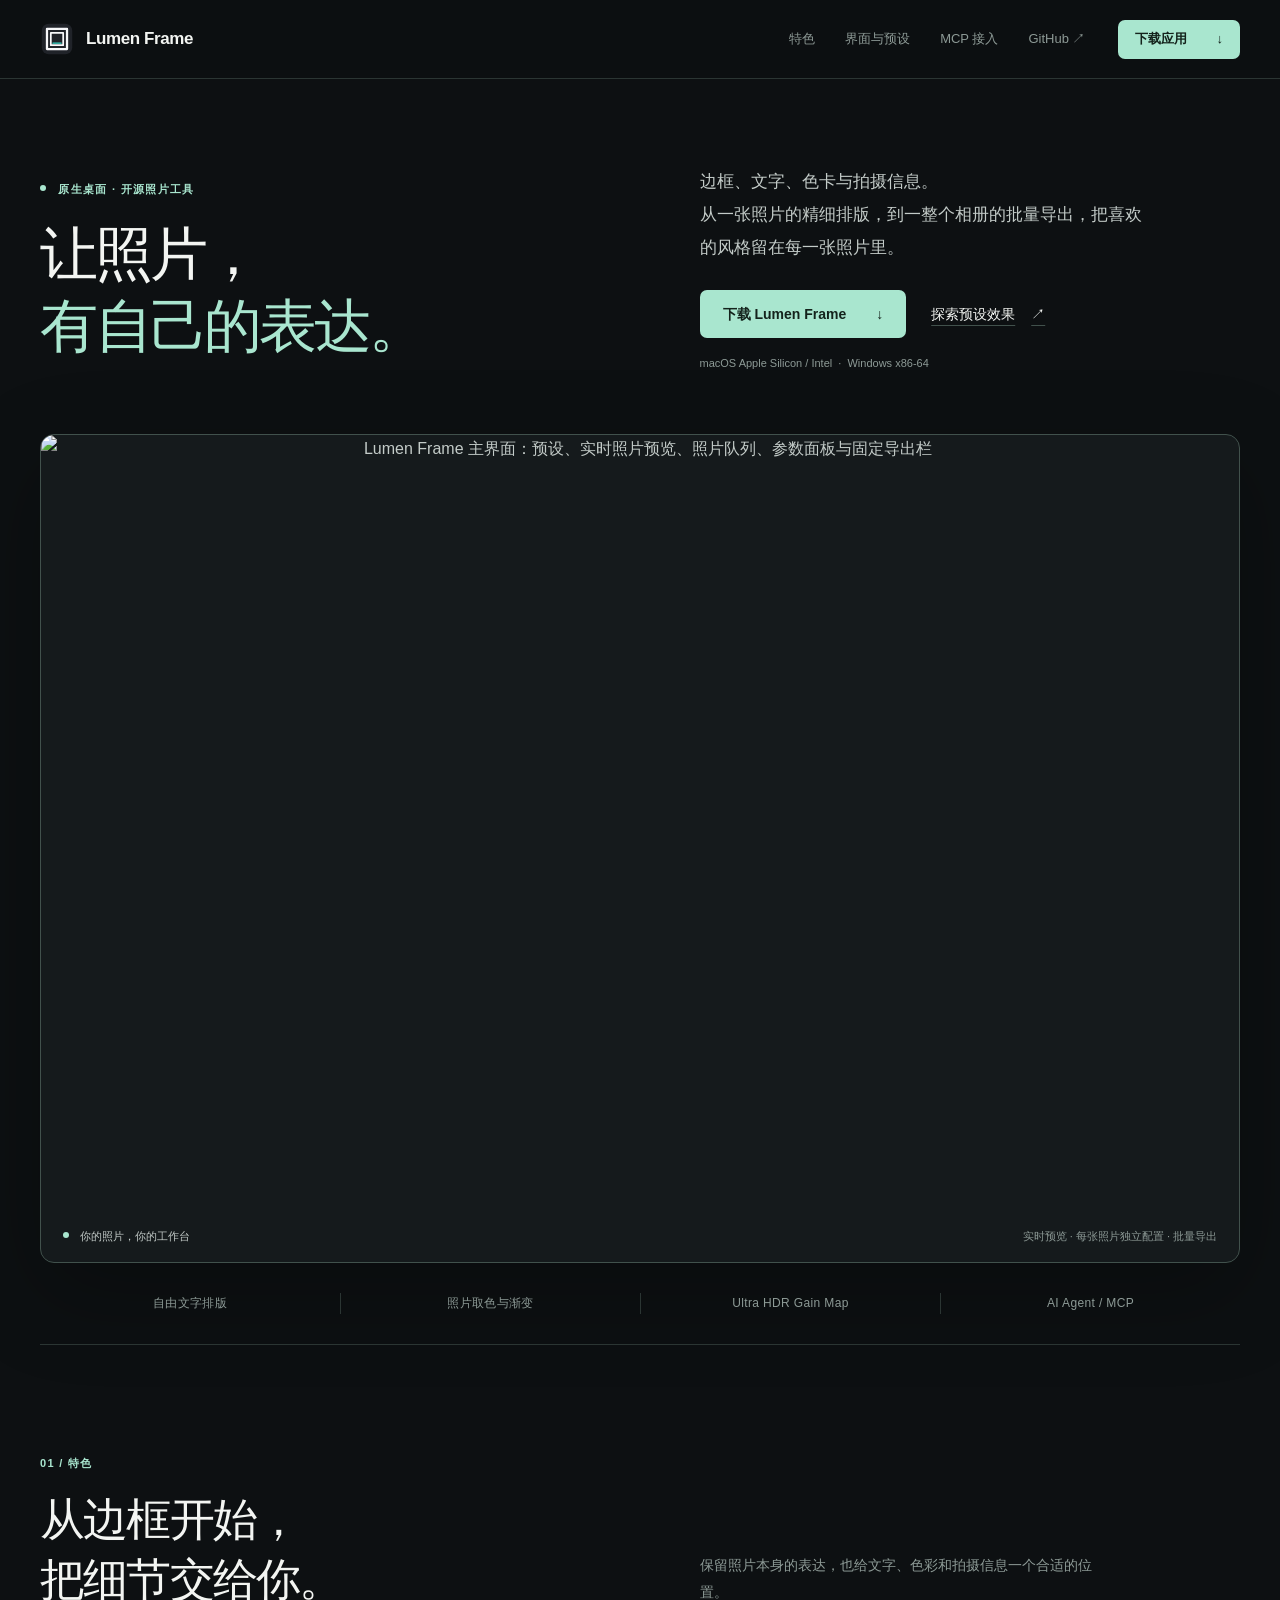
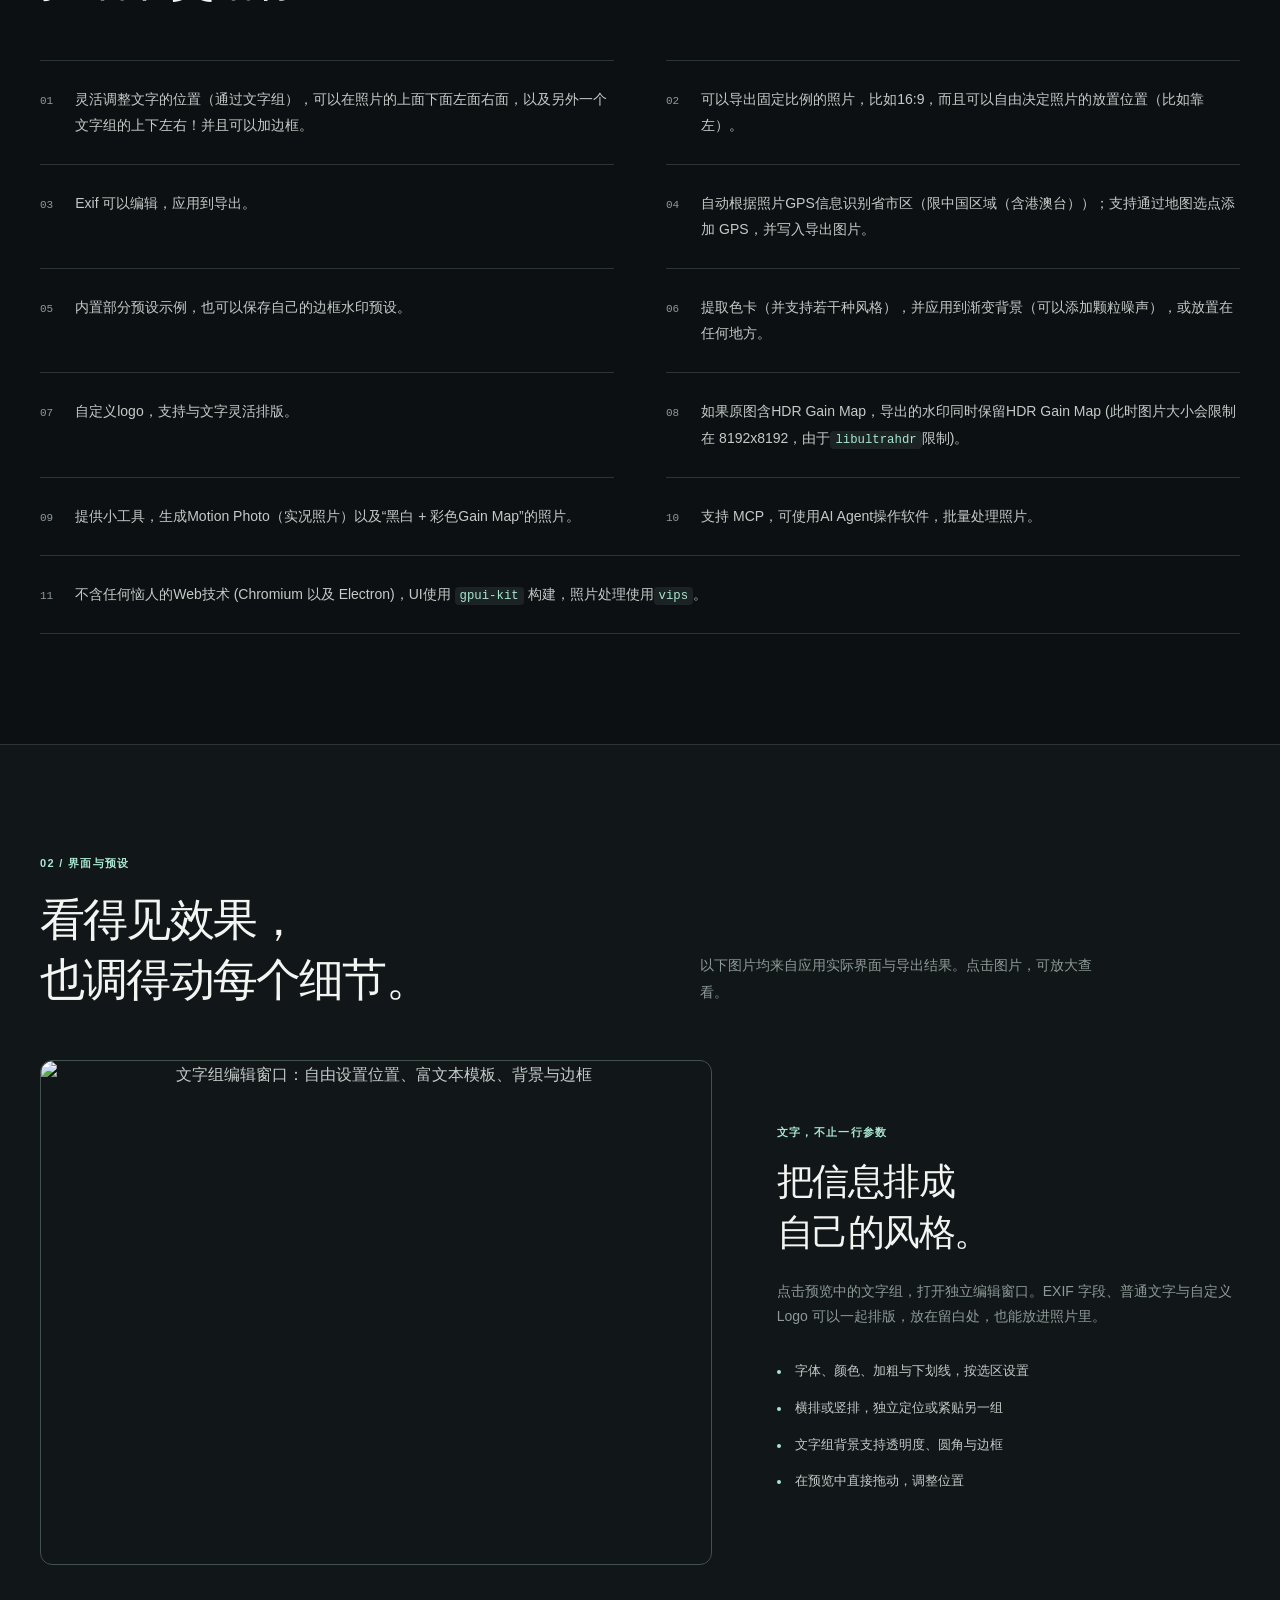
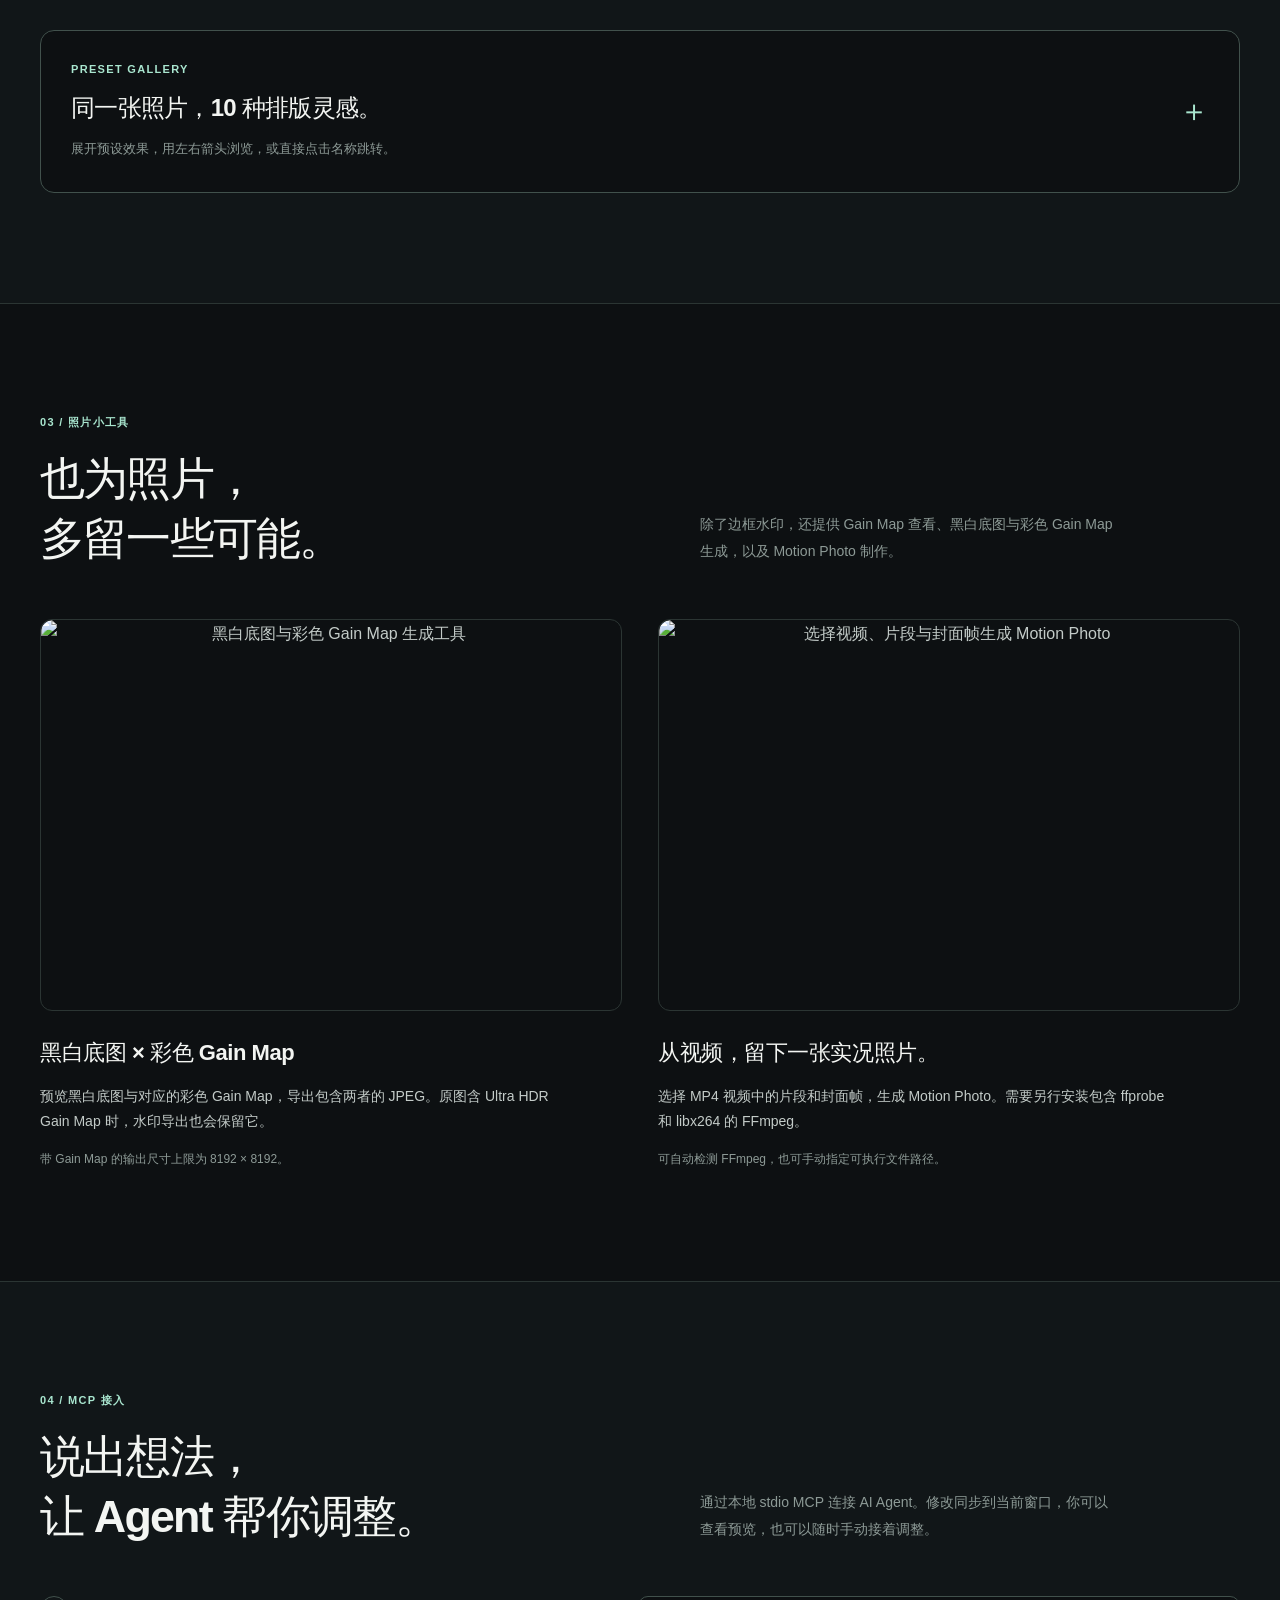
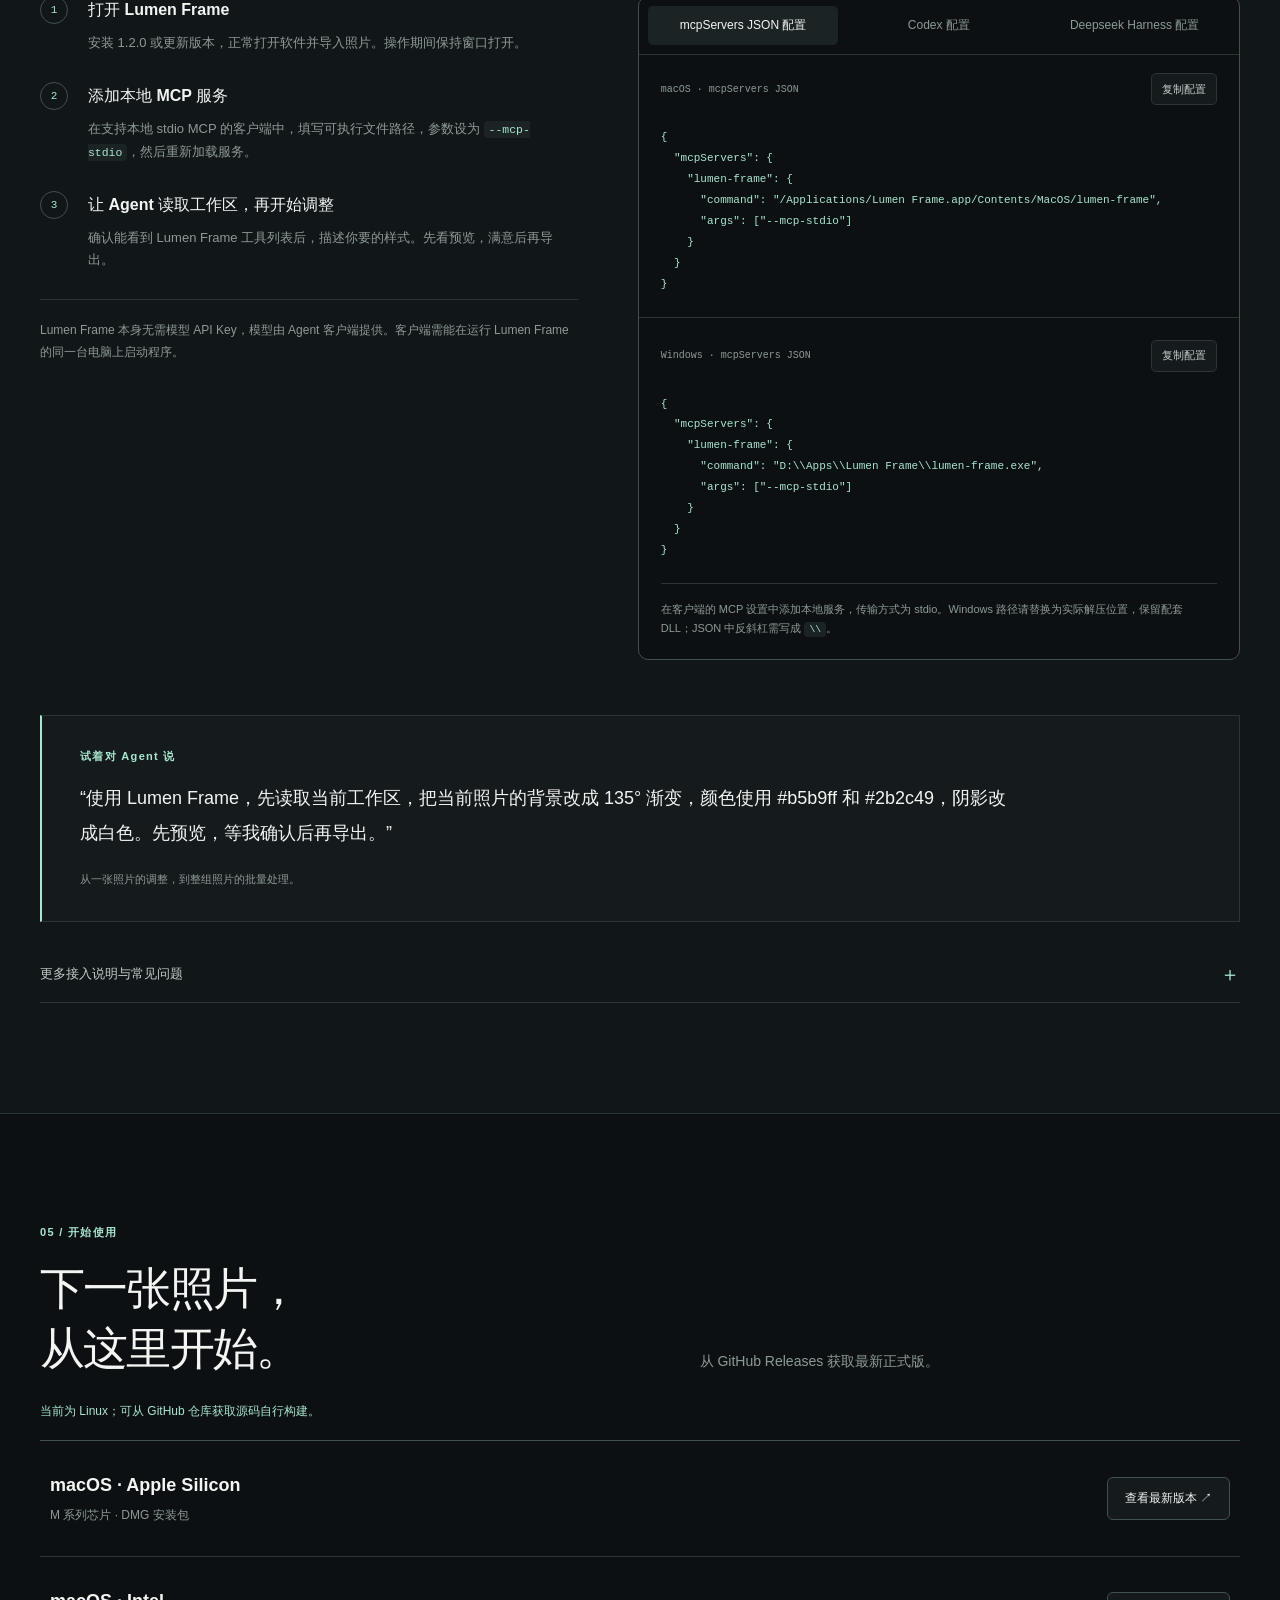
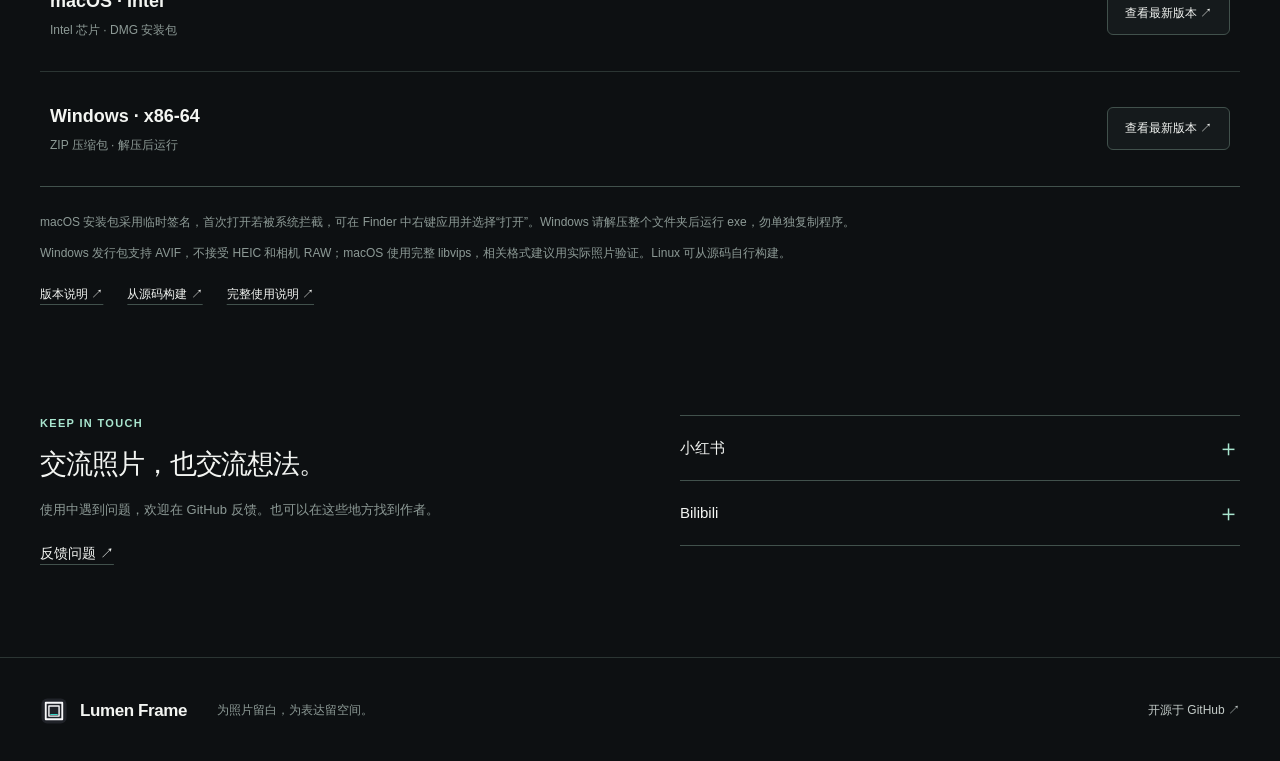
==== commit 06fd675b: "doc: 更新changelog、readme和website" ====
--- a/website/index.html
+++ b/website/index.html
@@ -1,152 +1,124 @@
 <!doctype html>
 <html lang="zh-CN">
-  <head>
-    <meta charset="utf-8" />
-    <meta name="viewport" content="width=device-width, initial-scale=1" />
-    <meta name="theme-color" content="#080c14" />
-    <meta name="description" content="Lumen Frame 是一款添加边框水印的桌面工具，还提供 Ultra HDR Gain Map 查看、彩色 Gain Map 生成和 Motion Photo 制作。" />
-    <meta property="og:type" content="website" />
-    <meta property="og:title" content="Lumen Frame — 照片边框与水印工具" />
-    <meta property="og:description" content="自由排版文字与 EXIF 信息、保留 Ultra HDR Gain Map，批量导出照片。" />
-    <meta property="og:image" content="https://cakeal.github.io/lumen-frame/assets/1.png" />
-    <meta property="og:url" content="https://cakeal.github.io/lumen-frame/" />
-    <link rel="canonical" href="https://cakeal.github.io/lumen-frame/" />
-    <link rel="icon" type="image/svg+xml" href="assets/icon.svg" />
-    <link rel="stylesheet" href="styles.css" />
-    <script src="main.js" defer></script>
-    <title>Lumen Frame — 照片边框与水印工具</title>
-  </head>
-  <body>
-    <a class="skip-link" href="#main">跳到主要内容</a>
-    <header class="site-header">
-      <nav class="nav wrap" aria-label="主导航">
-        <a class="brand" href="#top" aria-label="Lumen Frame 首页"><img src="assets/icon.svg" width="32" height="32" alt="" /><span>Lumen Frame</span></a>
-        <button class="menu-toggle" type="button" aria-controls="nav-links" aria-expanded="false" aria-label="打开导航菜单"><span></span><span></span></button>
-        <div class="nav-links" id="nav-links">
-          <a href="#showcase">效果展示</a>
-          <a href="#features">功能特点</a>
-          <a href="#download">下载</a>
-          <a href="#connect">社交平台</a>
-        </div>
-        <a class="button button-light nav-cta" href="#download">下载应用 <span aria-hidden="true">↗</span></a>
-      </nav>
-    </header>
+<head>
+  <meta charset="utf-8" />
+  <meta name="viewport" content="width=device-width, initial-scale=1" />
+  <meta name="theme-color" content="#0d1012" />
+  <meta name="description" content="Lumen Frame：原生桌面照片边框与水印工具。自由排版 EXIF 文字、提取照片色卡、设计渐变背景，保留 Ultra HDR，并通过 MCP 连接 AI Agent。支持 macOS 与 Windows。" />
+  <meta property="og:type" content="website" />
+  <meta property="og:title" content="Lumen Frame — 让照片，有自己的表达" />
+  <meta property="og:description" content="边框、文字、色卡与拍摄信息。用原生桌面工具，为每张照片设计自己的风格。" />
+  <meta property="og:image" content="https://cakeal.github.io/lumen-frame/pics/main_page.jpg" />
+  <meta property="og:url" content="https://cakeal.github.io/lumen-frame/" />
+  <link rel="canonical" href="https://cakeal.github.io/lumen-frame/" />
+  <link rel="icon" type="image/svg+xml" href="assets/icon.svg" />
+  <link rel="stylesheet" href="styles.css" />
+  <script src="main.js" defer></script>
+  <title>Lumen Frame — 照片边框与水印工具</title>
+</head>
+<body>
+<a class="skip-link" href="#main">跳到主要内容</a>
+<header class="site-header">
+  <nav class="nav wrap" aria-label="主导航">
+    <a class="brand" href="#top" aria-label="Lumen Frame 首页"><img src="assets/icon.svg" width="34" height="34" alt="" /><span>Lumen Frame</span></a>
+    <button class="menu-toggle" type="button" aria-controls="nav-links" aria-expanded="false" aria-label="打开导航菜单"><span></span><span></span></button>
+    <div class="nav-links" id="nav-links"><a href="#features">特色</a><a href="#showcase">界面与预设</a><a href="#mcp">MCP 接入</a><a href="https://github.com/CakeAL/lumen-frame" target="_blank" rel="noopener noreferrer">GitHub ↗</a></div>
+    <a class="button button-primary nav-cta" href="#download">下载应用 <span aria-hidden="true">↓</span></a>
+  </nav>
+</header>
+<main id="main">
+  <section class="hero wrap" id="top" aria-labelledby="hero-title">
+    <div class="hero-heading">
+      <div><p class="eyebrow"><span class="status-dot" aria-hidden="true"></span> 原生桌面 · 开源照片工具</p><h1 id="hero-title">让照片，<br /><span>有自己的表达。</span></h1></div>
+      <div class="hero-description"><p>边框、文字、色卡与拍摄信息。<br />从一张照片的精细排版，到一整个相册的批量导出，把喜欢的风格留在每一张照片里。</p><div class="hero-actions"><a class="button button-primary" href="#download">下载 Lumen Frame <span aria-hidden="true">↓</span></a><a class="text-link" href="#showcase">探索预设效果 <span aria-hidden="true">↗</span></a></div><p class="platform-note">macOS Apple Silicon / Intel &nbsp;·&nbsp; Windows x86-64</p></div>
+    </div>
+    <figure class="hero-product"><button class="preview-image" type="button" data-image="pics/main_page.jpg" data-caption="Lumen Frame 主界面" aria-label="放大查看 Lumen Frame 主界面"><img src="pics/main_page.jpg" width="3072" height="1990" alt="Lumen Frame 主界面：预设、实时照片预览、照片队列、参数面板与固定导出栏" fetchpriority="high" /><span class="zoom-hint">查看大图 ↗</span></button><figcaption><span><span class="caption-dot" aria-hidden="true"></span> 你的照片，你的工作台</span><span>实时预览 · 每张照片独立配置 · 批量导出</span></figcaption></figure>
+    <div class="capabilities" aria-label="主要能力"><span>自由文字排版</span><span>照片取色与渐变</span><span>Ultra HDR Gain Map</span><span>AI Agent / MCP</span></div>
+  </section>
 
-    <main id="main">
-      <section class="hero" id="top" aria-labelledby="hero-title">
-        <div class="hero-glow" aria-hidden="true"></div>
-        <div class="hero-grid" aria-hidden="true"></div>
-        <div class="wrap hero-inner">
-          <div class="hero-copy">
-            <p class="eyebrow"><span class="status-dot" aria-hidden="true"></span> macOS / Windows · 开源桌面应用</p>
-            <h1 id="hero-title">Lumen <span>Frame</span></h1>
-            <p class="hero-lead">Lumen Frame 是一款添加边框水印的工具。<br />它还提供 Ultra HDR Gain Map 查看、黑白底图与彩色 Gain Map 生成，以及从视频制作 Motion Photo 的小工具。</p>
-            <div class="hero-actions">
-              <a class="button button-light" href="#download">下载最新版本 <span aria-hidden="true">↗</span></a>
-              <a class="button button-quiet" href="#showcase">查看效果 <span aria-hidden="true">↓</span></a>
-            </div>
-          </div>
-          <div class="hero-visual" aria-hidden="true">
-            <div class="hero-frame hero-frame-back"></div>
-            <div class="hero-frame hero-frame-front"><div class="hero-frame-inner"></div></div>
-            <span class="hero-cross hero-cross-a">+</span><span class="hero-cross hero-cross-b">+</span>
-            <span class="hero-coordinate">LF / 01 — 04</span>
-          </div>
-        </div>
-        <div class="hero-bottom wrap"><span>PHOTO BORDER / WATERMARK</span><span>SCROLL TO EXPLORE ↓</span></div>
-      </section>
+  <section class="section wrap" id="features" aria-labelledby="features-title">
+    <div class="section-head"><div><p class="eyebrow">01 / 特色</p><h2 id="features-title">从边框开始，<br />把细节交给你。</h2></div><p>保留照片本身的表达，也给文字、色彩和拍摄信息一个合适的位置。</p></div>
+    <ol class="feature-list"><li><span class="feature-number" aria-hidden="true">01</span><p>灵活调整文字的位置（通过文字组），可以在照片的上面下面左面右面，以及另外一个文字组的上下左右！并且可以加边框。</p></li>
+<li><span class="feature-number" aria-hidden="true">02</span><p>可以导出固定比例的照片，比如16:9，而且可以自由决定照片的放置位置（比如靠左）。</p></li>
+<li><span class="feature-number" aria-hidden="true">03</span><p>Exif 可以编辑，应用到导出。</p></li>
+<li><span class="feature-number" aria-hidden="true">04</span><p>自动根据照片GPS信息识别省市区（限中国区域（含港澳台））；支持通过地图选点添加 GPS，并写入导出图片。</p></li>
+<li><span class="feature-number" aria-hidden="true">05</span><p>内置部分预设示例，也可以保存自己的边框水印预设。</p></li>
+<li><span class="feature-number" aria-hidden="true">06</span><p>提取色卡（并支持若干种风格），并应用到渐变背景（可以添加颗粒噪声），或放置在任何地方。</p></li>
+<li><span class="feature-number" aria-hidden="true">07</span><p>自定义logo，支持与文字灵活排版。</p></li>
+<li><span class="feature-number" aria-hidden="true">08</span><p>如果原图含HDR Gain Map，导出的水印同时保留HDR Gain Map (此时图片大小会限制在 8192x8192，由于<code>libultrahdr</code>限制)。</p></li>
+<li><span class="feature-number" aria-hidden="true">09</span><p>提供小工具，生成Motion Photo（实况照片）以及“黑白 + 彩色Gain Map”的照片。</p></li>
+<li><span class="feature-number" aria-hidden="true">10</span><p>支持 MCP，可使用AI Agent操作软件，批量处理照片。</p></li>
+<li><span class="feature-number" aria-hidden="true">11</span><p>不含任何恼人的Web技术 (Chromium 以及 Electron)，UI使用 <code>gpui-kit</code> 构建，照片处理使用<code>vips</code>。</p></li></ol>
+  </section>
 
-      <section class="section showcase" id="showcase" aria-labelledby="showcase-title">
-        <div class="wrap">
-          <div class="section-head">
-            <div><p class="eyebrow">01 / 效果展示</p><h2 id="showcase-title">实际界面与输出效果</h2></div>
-            <p>以下画面均来自 Lumen Frame。横向切换可查看不同边框样式和小工具。</p>
-          </div>
-          <div class="carousel" aria-roledescription="轮播图" aria-label="Lumen Frame 效果展示">
-            <div class="carousel-track" id="showcase-track" tabindex="0">
-              <figure class="carousel-slide" aria-roledescription="幻灯片" aria-label="1 / 5">
-                <img src="assets/1.png" width="1280" height="861" alt="默认边框水印：烟花照片与 EXIF 信息" fetchpriority="high" />
-                <figcaption><span>01 / 默认样式</span><strong>边框、阴影与 EXIF 水印</strong></figcaption>
-              </figure>
-              <figure class="carousel-slide" aria-roledescription="幻灯片" aria-label="2 / 5">
-                <img src="assets/2.png" width="1280" height="861" loading="lazy" alt="白色边框样式的应用预览" />
-                <figcaption><span>02 / 白色边框</span><strong>不同背景与边框宽度</strong></figcaption>
-              </figure>
-              <figure class="carousel-slide" aria-roledescription="幻灯片" aria-label="3 / 5">
-                <img src="assets/5.png" width="1280" height="785" loading="lazy" alt="16:9 画幅，左侧竖排文字，右侧显示日期与地点" />
-                <figcaption><span>03 / 自由排版</span><strong>16:9 画幅与分区文字</strong></figcaption>
-              </figure>
-              <figure class="carousel-slide" aria-roledescription="幻灯片" aria-label="4 / 5">
-                <img src="assets/3.png" width="1280" height="861" loading="lazy" alt="黑白底图与彩色 Gain Map 生成工具界面" />
-                <figcaption><span>04 / Gain Map</span><strong>黑白底图与彩色增益图</strong></figcaption>
-              </figure>
-              <figure class="carousel-slide" aria-roledescription="幻灯片" aria-label="5 / 5">
-                <img src="assets/4.png" width="1280" height="861" loading="lazy" alt="从视频生成 Motion Photo 的工具界面" />
-                <figcaption><span>05 / Motion Photo</span><strong>从视频生成实况照片</strong></figcaption>
-              </figure>
-            </div>
-            <div class="carousel-controls">
-              <span class="carousel-count" id="carousel-count" aria-live="polite">01 / 05</span>
-              <div class="carousel-dots" aria-label="选择效果图">
-                <button type="button" aria-label="查看第 1 张" aria-current="true"></button>
-                <button type="button" aria-label="查看第 2 张"></button>
-                <button type="button" aria-label="查看第 3 张"></button>
-                <button type="button" aria-label="查看第 4 张"></button>
-                <button type="button" aria-label="查看第 5 张"></button>
-              </div>
-              <div class="carousel-arrows"><button class="carousel-prev" type="button" aria-label="上一张">←</button><button class="carousel-next" type="button" aria-label="下一张">→</button></div>
-            </div>
-          </div>
-        </div>
-      </section>
+  <section class="section showcase" id="showcase" aria-labelledby="showcase-title"><div class="wrap">
+    <div class="section-head"><div><p class="eyebrow">02 / 界面与预设</p><h2 id="showcase-title">看得见效果，<br />也调得动每个细节。</h2></div><p>以下图片均来自应用实际界面与导出结果。点击图片，可放大查看。</p></div>
+    <div class="editor-story"><figure><button class="preview-image" type="button" data-image="pics/text_group.jpg" data-caption="文字组编辑窗口" aria-label="放大查看文字组编辑窗口"><img src="pics/text_group.jpg" width="1920" height="1442" loading="lazy" alt="文字组编辑窗口：自由设置位置、富文本模板、背景与边框" /><span class="zoom-hint">查看大图 ↗</span></button></figure><div class="editor-copy"><p class="eyebrow">文字，不止一行参数</p><h3>把信息排成<br />自己的风格。</h3><p>点击预览中的文字组，打开独立编辑窗口。EXIF 字段、普通文字与自定义 Logo 可以一起排版，放在留白处，也能放进照片里。</p><ul class="plain-list"><li>字体、颜色、加粗与下划线，按选区设置</li><li>横排或竖排，独立定位或紧贴另一组</li><li>文字组背景支持透明度、圆角与边框</li><li>在预览中直接拖动，调整位置</li></ul></div></div>
+    <details class="preset-gallery" id="presets"><summary><span><span class="eyebrow">PRESET GALLERY</span><strong>同一张照片，10 种排版灵感。</strong><span class="summary-description">展开预设效果，用左右箭头浏览，或直接点击名称跳转。</span></span><span class="disclosure-icon" aria-hidden="true">＋</span></summary>
+      <div class="preset-content"><div class="carousel" aria-roledescription="轮播图" aria-label="内置预设效果"><div class="preset-track" id="preset-track" tabindex="0" aria-label="预设效果，使用左右方向键切换"><figure class="preset-slide" role="group" aria-roledescription="幻灯片" aria-label="1 / 10：基础样式"><button class="preview-image" type="button" data-image="pics/presets/基础样式.jpeg" data-caption="基础样式" aria-label="放大查看基础样式预设"><img src="pics/presets/基础样式.jpeg" loading="lazy" alt="基础样式预设的实际导出效果" /><span class="zoom-hint">查看大图 ↗</span></button><figcaption><strong>基础样式</strong><span>照片模糊背景与拍摄信息</span></figcaption></figure>
+<figure class="preset-slide" role="group" aria-roledescription="幻灯片" aria-label="2 / 10：白色边框"><button class="preview-image" type="button" data-image="pics/presets/白色边框.jpeg" data-caption="白色边框" aria-label="放大查看白色边框预设"><img src="pics/presets/白色边框.jpeg" loading="lazy" alt="白色边框预设的实际导出效果" /><span class="zoom-hint">查看大图 ↗</span></button><figcaption><strong>白色边框</strong><span>纯白留白，照片与文字相衬</span></figcaption></figure>
+<figure class="preset-slide" role="group" aria-roledescription="幻灯片" aria-label="3 / 10：16:9"><button class="preview-image" type="button" data-image="pics/presets/16_9.jpeg" data-caption="16:9" aria-label="放大查看16:9预设"><img src="pics/presets/16_9.jpeg" loading="lazy" alt="16:9预设的实际导出效果" /><span class="zoom-hint">查看大图 ↗</span></button><figcaption><strong>16:9</strong><span>固定画幅与分区排版</span></figcaption></figure>
+<figure class="preset-slide" role="group" aria-roledescription="幻灯片" aria-label="4 / 10：文字在上"><button class="preview-image" type="button" data-image="pics/presets/文字在上.jpeg" data-caption="文字在上" aria-label="放大查看文字在上预设"><img src="pics/presets/文字在上.jpeg" loading="lazy" alt="文字在上预设的实际导出效果" /><span class="zoom-hint">查看大图 ↗</span></button><figcaption><strong>文字在上</strong><span>把时间、地点与参数放在照片上方</span></figcaption></figure>
+<figure class="preset-slide" role="group" aria-roledescription="幻灯片" aria-label="5 / 10：色卡"><button class="preview-image" type="button" data-image="pics/presets/色卡.jpeg" data-caption="色卡" aria-label="放大查看色卡预设"><img src="pics/presets/色卡.jpeg" loading="lazy" alt="色卡预设的实际导出效果" /><span class="zoom-hint">查看大图 ↗</span></button><figcaption><strong>色卡</strong><span>让照片自己的颜色成为水印</span></figcaption></figure>
+<figure class="preset-slide" role="group" aria-roledescription="幻灯片" aria-label="6 / 10：百分比色卡与自定义 Logo"><button class="preview-image" type="button" data-image="pics/presets/百分比色卡&amp;自定义尼康logo.jpeg" data-caption="百分比色卡与自定义 Logo" aria-label="放大查看百分比色卡与自定义 Logo预设"><img src="pics/presets/百分比色卡&amp;自定义尼康logo.jpeg" loading="lazy" alt="百分比色卡与自定义 Logo预设的实际导出效果" /><span class="zoom-hint">查看大图 ↗</span></button><figcaption><strong>百分比色卡与自定义 Logo</strong><span>颜色占比、拍摄参数与自定义 Logo</span></figcaption></figure>
+<figure class="preset-slide" role="group" aria-roledescription="幻灯片" aria-label="7 / 10：Colorwalk 背景色卡"><button class="preview-image" type="button" data-image="pics/presets/colorwalk_背景色卡.jpeg" data-caption="Colorwalk 背景色卡" aria-label="放大查看Colorwalk 背景色卡预设"><img src="pics/presets/colorwalk_背景色卡.jpeg" loading="lazy" alt="Colorwalk 背景色卡预设的实际导出效果" /><span class="zoom-hint">查看大图 ↗</span></button><figcaption><strong>Colorwalk 背景色卡</strong><span>从照片取色，延续画面的色彩</span></figcaption></figure>
+<figure class="preset-slide" role="group" aria-roledescription="幻灯片" aria-label="8 / 10：右侧参数卡"><button class="preview-image" type="button" data-image="pics/presets/右侧参数卡_文字加框.jpeg" data-caption="右侧参数卡" aria-label="放大查看右侧参数卡预设"><img src="pics/presets/右侧参数卡_文字加框.jpeg" loading="lazy" alt="右侧参数卡预设的实际导出效果" /><span class="zoom-hint">查看大图 ↗</span></button><figcaption><strong>右侧参数卡</strong><span>为每项参数添加独立边框</span></figcaption></figure>
+<figure class="preset-slide" role="group" aria-roledescription="幻灯片" aria-label="9 / 10：左侧参数卡与背景颗粒"><button class="preview-image" type="button" data-image="pics/presets/左侧参数卡_文字加框背景颗粒.jpeg" data-caption="左侧参数卡与背景颗粒" aria-label="放大查看左侧参数卡与背景颗粒预设"><img src="pics/presets/左侧参数卡_文字加框背景颗粒.jpeg" loading="lazy" alt="左侧参数卡与背景颗粒预设的实际导出效果" /><span class="zoom-hint">查看大图 ↗</span></button><figcaption><strong>左侧参数卡与背景颗粒</strong><span>文字边框搭配颗粒背景</span></figcaption></figure>
+<figure class="preset-slide" role="group" aria-roledescription="幻灯片" aria-label="10 / 10：文字组背景色"><button class="preview-image" type="button" data-image="pics/presets/文字组背景色.jpeg" data-caption="文字组背景色" aria-label="放大查看文字组背景色预设"><img src="pics/presets/文字组背景色.jpeg" loading="lazy" alt="文字组背景色预设的实际导出效果" /><span class="zoom-hint">查看大图 ↗</span></button><figcaption><strong>文字组背景色</strong><span>用底色衬托文字，与圆角和边框组合</span></figcaption></figure></div><div class="carousel-controls"><span id="carousel-count" class="carousel-count" aria-live="polite">01 / 10</span><p>同一张照片 · 不同预设</p><div class="carousel-arrows"><button type="button" class="carousel-prev" aria-label="上一个预设">←</button><button type="button" class="carousel-next" aria-label="下一个预设">→</button></div></div></div><div class="preset-selectors" aria-label="直接选择预设"><button type="button" data-slide="0" aria-controls="preset-track" aria-label="查看基础样式预设" aria-current="true">基础样式</button>
+<button type="button" data-slide="1" aria-controls="preset-track" aria-label="查看白色边框预设">白色边框</button>
+<button type="button" data-slide="2" aria-controls="preset-track" aria-label="查看16:9预设">16:9</button>
+<button type="button" data-slide="3" aria-controls="preset-track" aria-label="查看文字在上预设">文字在上</button>
+<button type="button" data-slide="4" aria-controls="preset-track" aria-label="查看色卡预设">色卡</button>
+<button type="button" data-slide="5" aria-controls="preset-track" aria-label="查看百分比色卡与自定义 Logo预设">百分比色卡与自定义 Logo</button>
+<button type="button" data-slide="6" aria-controls="preset-track" aria-label="查看Colorwalk 背景色卡预设">Colorwalk 背景色卡</button>
+<button type="button" data-slide="7" aria-controls="preset-track" aria-label="查看右侧参数卡预设">右侧参数卡</button>
+<button type="button" data-slide="8" aria-controls="preset-track" aria-label="查看左侧参数卡与背景颗粒预设">左侧参数卡与背景颗粒</button>
+<button type="button" data-slide="9" aria-controls="preset-track" aria-label="查看文字组背景色预设">文字组背景色</button></div><p class="small-note">预设可在应用中继续调整，也可以保存成你自己的样式。</p></div>
+    </details>
+  </div></section>
 
-      <section class="section features" id="features" aria-labelledby="features-title">
-        <div class="wrap">
-          <div class="section-head feature-intro">
-            <div><p class="eyebrow">02 / 功能特点</p><h2 id="features-title">边框之外，还能控制什么</h2></div>
-            <p>围绕照片排版、元数据和新照片格式设计的工作流。</p>
-          </div>
-          <div class="feature-list">
-          <div class="feature-story">
-            <div class="story-copy"><span class="story-number">01 / LAYOUT</span><h3>文字和照片的位置，都能调整</h3><p>文字组可分别放在照片上、下、左、右。固定比例画布也能调整照片的位置，例如在 16:9 画幅中靠左摆放，为右侧文字留出空间。</p><div class="story-tags"><span>四侧文字组</span><span>固定宽高比</span><span>自由定位</span></div></div>
-          </div>
-          <div class="feature-story">
-            <div class="story-copy"><span class="story-number">02 / METADATA</span><h3>拍摄信息可编辑，也能复用样式</h3><p>EXIF 信息可编辑并写入导出文件。照片带 GPS 信息时，可自动识别省、市、区县。内置预设可直接使用，也能保存自己常用的边框和水印参数。</p><div class="story-tags"><span>EXIF 编辑</span><span>GPS 地名</span><span>自定义预设</span></div></div>
-          </div>
-          <div class="feature-story">
-            <div class="story-copy"><span class="story-number">03 / ULTRA HDR</span><h3>导出水印时保留 Gain Map</h3><p>原图包含 Ultra HDR Gain Map 时，导出的水印照片会重建并保留 Gain Map。也可以单独查看 Gain Map，或制作“黑白底图 + 彩色 Gain Map”照片。</p><p class="story-detail">受 libultrahdr 限制，带 Gain Map 的输出尺寸上限为 8192 × 8192。</p></div>
-          </div>
-          <div class="tool-strip">
-            <div><span class="story-number">04 / MORE TOOLS</span><h3>批量导出与 Motion Photo</h3><p>照片队列支持一次处理多张照片；小工具还可从 MP4 视频生成 Motion Photo。后者需要单独安装 FFmpeg。</p></div>
-          </div>
-          </div>
-          <div class="native-note"><span class="native-pulse" aria-hidden="true"></span><p><strong>原生桌面技术栈</strong> — UI 使用 gpui-kit，照片处理使用 libvips；应用本体不使用 Chromium 或 Electron。</p></div>
-        </div>
-      </section>
+  <section class="section wrap" id="tools" aria-labelledby="tools-title"><div class="section-head"><div><p class="eyebrow">03 / 照片小工具</p><h2 id="tools-title">也为照片，<br />多留一些可能。</h2></div><p>除了边框水印，还提供 Gain Map 查看、黑白底图与彩色 Gain Map 生成，以及 Motion Photo 制作。</p></div><div class="tools-grid"><article class="tool"><button class="preview-image" type="button" data-image="pics/black&amp;color_gain_map_image.png" data-caption="黑白底图与彩色 Gain Map" aria-label="放大查看黑白底图与彩色 Gain Map 工具"><img src="pics/black&amp;color_gain_map_image.png" width="1280" height="861" loading="lazy" alt="黑白底图与彩色 Gain Map 生成工具" /><span class="zoom-hint">查看大图 ↗</span></button><h3>黑白底图 × 彩色 Gain Map</h3><p>预览黑白底图与对应的彩色 Gain Map，导出包含两者的 JPEG。原图含 Ultra HDR Gain Map 时，水印导出也会保留它。</p><p class="small-note">带 Gain Map 的输出尺寸上限为 8192 × 8192。</p></article><article class="tool"><button class="preview-image" type="button" data-image="pics/generate_motion_photo.png" data-caption="从视频生成 Motion Photo" aria-label="放大查看 Motion Photo 生成工具"><img src="pics/generate_motion_photo.png" width="1280" height="861" loading="lazy" alt="选择视频、片段与封面帧生成 Motion Photo" /><span class="zoom-hint">查看大图 ↗</span></button><h3>从视频，留下一张实况照片。</h3><p>选择 MP4 视频中的片段和封面帧，生成 Motion Photo。需要另行安装包含 ffprobe 和 libx264 的 FFmpeg。</p><p class="small-note">可自动检测 FFmpeg，也可手动指定可执行文件路径。</p></article></div></section>
 
-      <section class="section download" id="download" aria-labelledby="download-title">
-        <div class="wrap download-wrap">
-          <div class="section-head"><div><p class="eyebrow">03 / 下载</p><h2 id="download-title">下载 Lumen Frame</h2></div><p><span id="release-version" aria-live="polite">从 GitHub Releases 获取最新正式版。</span></p></div>
-          <p class="detected-system" id="detected-system" aria-live="polite"></p>
-          <div class="download-list">
-            <div class="download-row" data-platform="mac" data-arch="arm"><div><h3>macOS · Apple Silicon</h3><p>M 系列芯片 · DMG</p></div><span class="recommended" hidden>推荐</span><a class="asset-link" data-asset="mac-arm" href="https://github.com/CakeAL/lumen-frame/releases/latest" rel="noopener noreferrer">查看最新版本 ↗</a></div>
-            <div class="download-row" data-platform="mac" data-arch="intel"><div><h3>macOS · Intel</h3><p>Intel 芯片 · DMG</p></div><span class="recommended" hidden>推荐</span><a class="asset-link" data-asset="mac-intel" href="https://github.com/CakeAL/lumen-frame/releases/latest" rel="noopener noreferrer">查看最新版本 ↗</a></div>
-            <div class="download-row" data-platform="windows"><div><h3>Windows · x86-64</h3><p>ZIP 压缩包</p></div><span class="recommended" hidden>推荐</span><a class="asset-link" data-asset="windows" href="https://github.com/CakeAL/lumen-frame/releases/latest" rel="noopener noreferrer">查看最新版本 ↗</a></div>
-          </div>
-          <p class="download-note">macOS 首次打开若被系统拦截，可在 Finder 中右键应用并选择“打开”。Windows 请解压整个文件夹后运行 exe。<a href="https://github.com/CakeAL/lumen-frame/releases/latest" target="_blank" rel="noopener noreferrer">查看 Release 说明 ↗</a></p>
-        </div>
-      </section>
+  <section class="section mcp" id="mcp" aria-labelledby="mcp-title"><div class="wrap">
+    <div class="section-head"><div><p class="eyebrow">04 / MCP 接入</p><h2 id="mcp-title">说出想法，<br />让 Agent 帮你调整。</h2></div><p>通过本地 stdio MCP 连接 AI Agent。修改同步到当前窗口，你可以查看预览，也可以随时手动接着调整。</p></div>
+    <div class="mcp-layout"><div class="mcp-guide"><ol class="steps"><li><span>1</span><div><h3>打开 Lumen Frame</h3><p>安装 1.2.0 或更新版本，正常打开软件并导入照片。操作期间保持窗口打开。</p></div></li><li><span>2</span><div><h3>添加本地 MCP 服务</h3><p>在支持本地 stdio MCP 的客户端中，填写可执行文件路径，参数设为 <code>--mcp-stdio</code>，然后重新加载服务。</p></div></li><li><span>3</span><div><h3>让 Agent 读取工作区，再开始调整</h3><p>确认能看到 Lumen Frame 工具列表后，描述你要的样式。先看预览，满意后再导出。</p></div></li></ol><p class="small-note">Lumen Frame 本身无需模型 API Key，模型由 Agent 客户端提供。客户端需能在运行 Lumen Frame 的同一台电脑上启动程序。</p></div><div class="config-card"><div class="config-tabs" role="tablist" aria-label="MCP 客户端配置"><button type="button" id="config-tab-json" role="tab" aria-selected="true" aria-controls="config-json">mcpServers JSON 配置</button><button type="button" id="config-tab-codex" role="tab" aria-selected="false" aria-controls="config-codex" tabindex="-1">Codex 配置</button><button type="button" id="config-tab-harness" role="tab" aria-selected="false" aria-controls="config-harness" tabindex="-1">Deepseek Harness 配置</button></div><section class="config-panel" id="config-json" aria-labelledby="config-tab-json" role="tabpanel" tabindex="0"><div class="code-meta"><span>macOS · mcpServers JSON</span><button type="button" class="copy-button" data-copy="code-mac">复制配置</button></div><pre><code id="code-mac">{
+  &quot;mcpServers&quot;: {
+    &quot;lumen-frame&quot;: {
+      &quot;command&quot;: &quot;/Applications/Lumen Frame.app/Contents/MacOS/lumen-frame&quot;,
+      &quot;args&quot;: [&quot;--mcp-stdio&quot;]
+    }
+  }
+}</code></pre><div class="code-meta"><span>Windows · mcpServers JSON</span><button type="button" class="copy-button" data-copy="code-windows">复制配置</button></div><pre><code id="code-windows">{
+  &quot;mcpServers&quot;: {
+    &quot;lumen-frame&quot;: {
+      &quot;command&quot;: &quot;D:\\Apps\\Lumen Frame\\lumen-frame.exe&quot;,
+      &quot;args&quot;: [&quot;--mcp-stdio&quot;]
+    }
+  }
+}</code></pre><p class="config-note">在客户端的 MCP 设置中添加本地服务，传输方式为 stdio。Windows 路径请替换为实际解压位置，保留配套 DLL；JSON 中反斜杠需写成 <code>\\</code>。</p></section><section class="config-panel" id="config-codex" aria-labelledby="config-tab-codex" role="tabpanel" tabindex="0" hidden><div class="code-meta"><span>~/.codex/config.toml</span><button type="button" class="copy-button" data-copy="code-codex">复制配置</button></div><pre><code id="code-codex">[mcp_servers.lumen-frame]
+command = &quot;/Applications/Lumen Frame.app/Contents/MacOS/lumen-frame&quot;
+args = [&quot;--mcp-stdio&quot;]</code></pre><p class="config-note">在 <code>~/.codex/config.toml</code> 中添加配置。示例为 macOS 路径，Windows 请替换为实际 exe 路径。</p></section><section class="config-panel" id="config-harness" aria-labelledby="config-tab-harness" role="tabpanel" tabindex="0" hidden><div class="code-meta"><span>~/.dsh/cordis.patch.yml</span><button type="button" class="copy-button" data-copy="code-harness">复制配置</button></div><pre><code id="code-harness">- insert:
+    - id: mcp-lumen-frame
+      name: &#x27;@deepseek-ai/dsh-mcp-client&#x27;
+      config:
+        serverName: lumen_frame
+        transport: stdio
+        command: &#x27;/Applications/Lumen Frame.app/Contents/MacOS/lumen-frame&#x27;
+        args: [&#x27;--mcp-stdio&#x27;]</code></pre><p class="config-note">在 <code>~/.dsh/cordis.patch.yml</code> 中添加配置。示例为 macOS 路径，Windows 请替换为实际 exe 路径。</p></section><p id="copy-status" role="status" class="sr-only"></p></div></div>
+    <div class="prompt-example"><span class="eyebrow">试着对 Agent 说</span><blockquote>“使用 Lumen Frame，先读取当前工作区，把当前照片的背景改成 135° 渐变，颜色使用 #b5b9ff 和 #2b2c49，阴影改成白色。先预览，等我确认后再导出。”</blockquote><span class="prompt-footer">从一张照片的调整，到整组照片的批量处理。</span></div>
+    <details class="mcp-more"><summary>更多接入说明与常见问题 <span aria-hidden="true">＋</span></summary><div><dl><dt>客户端没有显示工具</dt><dd>检查程序路径、软件版本和 <code>--mcp-stdio</code> 参数，再重新加载服务。</dd><dt>提示无法连接桌面</dt><dd>先正常打开 Lumen Frame，并确认 MCP 配置指向同一套软件。</dd><dt>提示版本冲突或状态已更新</dt><dd>让 Agent 重新读取当前工作区后再提交修改。</dd><dt>需要独立的无窗口批量处理</dt><dd>参数改为 <code>["--mcp-stdio", "--mcp-headless"]</code>。该模式使用独立工作区，处理结果不会同步到桌面。</dd></dl><a class="text-link" href="https://github.com/CakeAL/lumen-frame/blob/main/docs/mcp.md" target="_blank" rel="noopener noreferrer">完整 MCP 文档与其他客户端配置 ↗</a></div></details>
+  </div></section>
 
-      <section class="section connect" id="connect" aria-labelledby="connect-title">
-        <div class="wrap connect-wrap">
-          <div class="section-head"><div><p class="eyebrow">04 / 社交平台</p><h2 id="connect-title">关注作者</h2></div><p>可直接打开主页，或展开二维码扫码。</p></div>
-          <div class="social-list">
-            <details class="social-item"><summary><span>小红书</span><span class="social-summary-right">查看二维码 <span aria-hidden="true">＋</span></span></summary><div class="social-detail"><img src="assets/rednote.jpg" width="987" height="1347" loading="lazy" alt="小红书主页二维码" /><a href="https://www.xiaohongshu.com/user/profile/64db20ba0000000001006e6c" target="_blank" rel="noopener noreferrer">打开小红书主页 ↗</a></div></details>
-            <details class="social-item"><summary><span>Bilibili</span><span class="social-summary-right">查看二维码 <span aria-hidden="true">＋</span></span></summary><div class="social-detail"><img src="assets/bilibili.jpg" width="1027" height="1459" loading="lazy" alt="Bilibili 主页二维码" /><a href="https://space.bilibili.com/13161874" target="_blank" rel="noopener noreferrer">打开 Bilibili 主页 ↗</a></div></details>
-          </div>
-        </div>
-      </section>
-    </main>
-    <footer class="site-footer"><div class="wrap footer-inner"><a class="brand" href="#top"><img src="assets/icon.svg" width="28" height="28" alt="" /><span>Lumen Frame</span></a><span>开源照片工具</span><div class="footer-links"><a href="https://github.com/CakeAL/lumen-frame" target="_blank" rel="noopener noreferrer">GitHub ↗</a><a href="https://github.com/CakeAL/lumen-frame/issues" target="_blank" rel="noopener noreferrer">反馈问题 ↗</a></div></div></footer>
-  </body>
+  <section class="section wrap download" id="download" aria-labelledby="download-title"><div class="section-head"><div><p class="eyebrow">05 / 开始使用</p><h2 id="download-title">下一张照片，<br />从这里开始。</h2></div><p id="release-version" aria-live="polite">从 GitHub Releases 获取最新正式版。</p></div><p class="detected-system" id="detected-system" aria-live="polite"></p><div class="download-list">
+    <div class="download-row" data-platform="mac" data-arch="arm"><div><h3>macOS · Apple Silicon</h3><p>M 系列芯片 · DMG 安装包</p></div><span class="recommended" hidden>推荐</span><a class="asset-link" data-asset="mac-arm" href="https://github.com/CakeAL/lumen-frame/releases/latest" rel="noopener noreferrer">查看最新版本 ↗</a></div>
+    <div class="download-row" data-platform="mac" data-arch="intel"><div><h3>macOS · Intel</h3><p>Intel 芯片 · DMG 安装包</p></div><span class="recommended" hidden>推荐</span><a class="asset-link" data-asset="mac-intel" href="https://github.com/CakeAL/lumen-frame/releases/latest" rel="noopener noreferrer">查看最新版本 ↗</a></div>
+    <div class="download-row" data-platform="windows"><div><h3>Windows · x86-64</h3><p>ZIP 压缩包 · 解压后运行</p></div><span class="recommended" hidden>推荐</span><a class="asset-link" data-asset="windows" href="https://github.com/CakeAL/lumen-frame/releases/latest" rel="noopener noreferrer">查看最新版本 ↗</a></div>
+    </div><div class="install-notes"><p>macOS 安装包采用临时签名，首次打开若被系统拦截，可在 Finder 中右键应用并选择“打开”。Windows 请解压整个文件夹后运行 exe，勿单独复制程序。</p><p>Windows 发行包支持 AVIF，不接受 HEIC 和相机 RAW；macOS 使用完整 libvips，相关格式建议用实际照片验证。Linux 可从源码自行构建。</p><div><a class="text-link" href="https://github.com/CakeAL/lumen-frame/releases/latest" target="_blank" rel="noopener noreferrer">版本说明 ↗</a><a class="text-link" href="https://github.com/CakeAL/lumen-frame#开发" target="_blank" rel="noopener noreferrer">从源码构建 ↗</a><a class="text-link" href="https://github.com/CakeAL/lumen-frame#下载与使用" target="_blank" rel="noopener noreferrer">完整使用说明 ↗</a></div></div>
+  </section>
+
+  <section class="connect wrap" id="connect" aria-labelledby="connect-title"><div><p class="eyebrow">KEEP IN TOUCH</p><h2 id="connect-title">交流照片，也交流想法。</h2><p>使用中遇到问题，欢迎在 GitHub 反馈。也可以在这些地方找到作者。</p><a class="text-link" href="https://github.com/CakeAL/lumen-frame/issues" target="_blank" rel="noopener noreferrer">反馈问题 ↗</a></div><div class="social-list"><details class="social-item"><summary>小红书 <span aria-hidden="true">＋</span></summary><div class="social-detail"><img src="assets/rednote.jpg" width="987" height="1347" loading="lazy" alt="小红书主页二维码" /><a class="text-link" href="https://www.xiaohongshu.com/user/profile/64db20ba0000000001006e6c" target="_blank" rel="noopener noreferrer">打开小红书主页 ↗</a></div></details><details class="social-item"><summary>Bilibili <span aria-hidden="true">＋</span></summary><div class="social-detail"><img src="assets/bilibili.jpg" width="1027" height="1459" loading="lazy" alt="Bilibili 主页二维码" /><a class="text-link" href="https://space.bilibili.com/13161874" target="_blank" rel="noopener noreferrer">打开 Bilibili 主页 ↗</a></div></details></div></section>
+</main>
+<footer class="site-footer"><div class="wrap footer-inner"><a class="brand" href="#top"><img src="assets/icon.svg" width="28" height="28" alt="" /><span>Lumen Frame</span></a><span>为照片留白，为表达留空间。</span><a href="https://github.com/CakeAL/lumen-frame" target="_blank" rel="noopener noreferrer">开源于 GitHub ↗</a></div></footer>
+<dialog id="image-viewer" aria-labelledby="viewer-caption"><div class="viewer-toolbar"><p id="viewer-caption"></p><button type="button" class="viewer-close" aria-label="关闭大图">关闭 <span aria-hidden="true">×</span></button></div><img id="viewer-image" alt="" /></dialog>
+</body>
 </html>
--- a/website/styles.css
+++ b/website/styles.css
@@ -1,169 +1,226 @@
 :root {
   color-scheme: dark;
-  --canvas: #080c14;
-  --panel: #0c1420;
-  --panel-high: #111e2b;
-  --line: rgba(181, 218, 247, .14);
-  --line-strong: rgba(181, 218, 247, .28);
-  --ink: #f4f8fc;
-  --body: #c2cfdd;
-  --muted: #8c9cab;
-  --cyan: #6ce4e0;
-  --white: #fff;
+  --canvas: #0d1012;
+  --surface: #151a1c;
+  --surface-raised: #1c2325;
+  --ink: #f3f5f2;
+  --body: #c3cbc8;
+  --muted: #8d9a96;
+  --accent: #a9e6cf;
+  --line: #2b3533;
+  --line-strong: #41514c;
+  --radius: 14px;
+  --mono: ui-monospace, SFMono-Regular, Consolas, monospace;
 }
-
 *, *::before, *::after { box-sizing: border-box; }
-html { scroll-behavior: smooth; }
-body { margin: 0; overflow-x: hidden; background: var(--canvas); color: var(--body); font-family: Inter, -apple-system, BlinkMacSystemFont, "Segoe UI", "PingFang SC", "Microsoft YaHei", sans-serif; font-size: 16px; line-height: 1.65; }
-button, a { -webkit-tap-highlight-color: transparent; }
+html { scroll-behavior: smooth; scroll-padding-top: 100px; }
+body { margin: 0; background: var(--canvas); color: var(--body); font: 16px/1.75 -apple-system, BlinkMacSystemFont, "Segoe UI", "PingFang SC", "Microsoft YaHei", sans-serif; -webkit-font-smoothing: antialiased; }
+[hidden] { display: none !important; }
+::selection { background: var(--accent); color: var(--canvas); }
 a { color: inherit; text-decoration: none; }
-a:focus-visible, button:focus-visible, summary:focus-visible, .carousel-track:focus-visible { outline: 2px solid var(--cyan); outline-offset: 4px; }
-img { display: block; max-width: 100%; }
-h1, h2, h3, p, figure { margin: 0; }
-button { font: inherit; }
-.wrap { width: min(100% - 56px, 1220px); margin-inline: auto; }
-.skip-link { position: absolute; z-index: 30; top: -60px; left: 16px; padding: 8px 16px; border-radius: 8px; background: white; color: #050a10; }
+button { font: inherit; color: inherit; cursor: pointer; }
+img { display: block; max-width: 100%; height: auto; }
+h1,h2,h3,p,figure,blockquote,pre { margin: 0; }
+h1,h2,h3 { color: var(--ink); font-weight: 580; }
+button,a,summary { -webkit-tap-highlight-color: transparent; }
+a:focus-visible,button:focus-visible,summary:focus-visible,[tabindex="0"]:focus-visible { outline: 2px solid var(--accent); outline-offset: 5px; }
+button:disabled { opacity: .3; cursor: default; }
+code { font-family: var(--mono); overflow-wrap: anywhere; }
+p code, li p code,dd code { padding: 2px 5px; border-radius: 4px; background: var(--surface-raised); color: var(--accent); font-size: .88em; }
+.wrap { width: min(100% - 80px, 1200px); margin-inline: auto; }
+.skip-link { position: absolute; top: -80px; left: 16px; padding: 12px 20px; background: var(--accent); color: var(--canvas); z-index: 100; }
 .skip-link:focus { top: 10px; }
-
-.site-header { position: relative; z-index: 20; border-bottom: 1px solid var(--line); background: rgba(8, 12, 20, .82); backdrop-filter: blur(22px); }
-.nav { display: flex; align-items: center; gap: 32px; height: 68px; }
-.brand { display: inline-flex; align-items: center; gap: 10px; color: var(--ink); font-size: 15px; font-weight: 650; white-space: nowrap; }
+.sr-only { position: absolute; width: 1px; height: 1px; padding: 0; overflow: hidden; clip-path: inset(50%); white-space: nowrap; }
+.site-header { position: sticky; top: 0; z-index: 20; background: #0d1012ed; backdrop-filter: blur(18px); border-bottom: 1px solid var(--line); }
+.nav { display: flex; align-items: center; min-height: 78px; gap: 32px; }
+.brand { display: inline-flex; align-items: center; gap: 12px; flex-shrink: 0; color: var(--ink); font-size: 17px; font-weight: 650; letter-spacing: -.4px; }
 .brand img { border-radius: 8px; }
-.nav-links { display: flex; align-items: center; gap: clamp(18px, 2vw, 32px); margin-left: auto; }
-.nav-links a, .footer-links a { color: var(--muted); font-size: 14px; transition: color .2s ease; }
-.nav-links a:hover, .footer-links a:hover { color: var(--ink); }
+.nav-links { display: flex; align-items: center; gap: 30px; margin-left: auto; }
+.nav-links a { color: var(--muted); font-size: 13px; transition: color 160ms; }
+.nav-links a:hover { color: var(--ink); }
+.button { display: inline-flex; justify-content: center; align-items: center; gap: 30px; min-height: 48px; padding: 11px 22px; border: 1px solid transparent; border-radius: 7px; font-size: 14px; font-weight: 600; line-height: 1.5; transition: background 180ms, border-color 180ms; }
+.button-primary { background: var(--accent); color: #14231c; }
+.button-primary:hover { background: #caf4e3; }
+.nav-cta { min-height: 39px; padding: 8px 16px; font-size: 13px; }
 .menu-toggle { display: none; }
-.nav-cta { margin-left: 10px; }
-.button { display: inline-flex; align-items: center; justify-content: center; gap: 20px; min-height: 43px; padding: 9px 17px; border: 1px solid transparent; border-radius: 8px; font-size: 14px; font-weight: 600; line-height: 1.4; white-space: nowrap; transition: background-color .2s ease, border-color .2s ease, transform .2s ease; }
-.button:hover { transform: translateY(-2px); }
-.button-light { background: var(--white); color: #07111b; }
-.button-light:hover { background: #e8f2f8; }
-.button-quiet { border-color: var(--line-strong); background: rgba(17, 30, 43, .65); color: var(--ink); }
-.button-quiet:hover { border-color: rgba(108, 228, 224, .5); background: var(--panel-high); }
-.eyebrow, .story-number { color: var(--cyan); font-size: 11px; font-weight: 600; letter-spacing: .14em; }
-
-.hero { position: relative; isolation: isolate; min-height: 660px; overflow: hidden; border-bottom: 1px solid var(--line); background: radial-gradient(ellipse at 72% 45%, rgba(26, 78, 120, .12), transparent 52%), #080c14; }
-.hero-glow { position: absolute; z-index: -2; inset: 0; background: radial-gradient(ellipse 420px 320px at 72% 37%, rgba(37, 154, 172, .32), transparent 70%), radial-gradient(ellipse 480px 290px at 91% 28%, rgba(84, 84, 176, .22), transparent 72%), radial-gradient(ellipse 320px 250px at 41% 100%, rgba(18, 88, 117, .13), transparent 75%); filter: blur(12px); pointer-events: none; }
-.hero-grid { position: absolute; z-index: -1; inset: 0; opacity: .52; background-image: linear-gradient(rgba(142, 190, 216, .065) 1px, transparent 1px), linear-gradient(90deg, rgba(142, 190, 216, .065) 1px, transparent 1px); background-size: 60px 60px; -webkit-mask-image: linear-gradient(110deg, transparent 18%, #000 100%); mask-image: linear-gradient(110deg, transparent 18%, #000 100%); pointer-events: none; }
-.hero-inner { display: grid; grid-template-columns: minmax(0, 1.1fr) minmax(340px, .9fr); align-items: center; gap: 40px; min-height: 610px; }
-.hero-copy { position: relative; z-index: 2; padding-block: 80px; }
-.status-dot, .native-pulse { display: inline-block; width: 7px; height: 7px; margin-right: 9px; border-radius: 50%; background: var(--cyan); box-shadow: 0 0 15px rgba(108, 228, 224, .7); vertical-align: 1px; }
-.hero h1 { margin-top: 18px; color: var(--ink); font-size: clamp(54px, 6.5vw, 92px); font-weight: 620; letter-spacing: -.065em; line-height: 1.05; white-space: nowrap; }
-.hero h1 span { color: #add7de; }
-.hero-lead { max-width: 630px; margin-top: 30px; color: #d5e1ed; font-size: clamp(16px, 1.5vw, 19px); line-height: 1.9; }
-.hero-actions { display: flex; flex-wrap: wrap; gap: 12px; margin-top: 32px; }
-.hero-actions .button { min-height: 48px; padding-inline: 22px; }
-.hero-visual { position: relative; height: 470px; perspective: 800px; }
-.hero-frame { position: absolute; width: min(75%, 360px); aspect-ratio: 1; border: 1px solid rgba(194, 244, 247, .65); border-radius: 16px; transform: rotate(-8deg); }
-.hero-frame-back { top: 65px; left: 22%; opacity: .42; transform: translate(38px, -25px) rotate(8deg); box-shadow: 0 0 90px rgba(81, 209, 223, .13); }
-.hero-frame-front { top: 69px; left: 15%; padding: 58px; background: linear-gradient(135deg, rgba(83, 183, 197, .14), rgba(10, 21, 35, .5) 47%, rgba(29, 47, 74, .64)); box-shadow: inset 0 1px rgba(235, 255, 255, .28), 0 25px 90px rgba(0, 0, 0, .34), 0 0 75px rgba(50, 192, 210, .1); }
-.hero-frame-inner { width: 100%; height: 100%; border: 1px solid rgba(194, 244, 247, .72); border-radius: 7px; box-shadow: inset 0 0 65px rgba(83, 183, 197, .07); }
-.hero-cross { position: absolute; color: rgba(189, 242, 241, .62); font-family: ui-monospace, monospace; font-size: 20px; font-weight: 200; }
-.hero-cross-a { top: 25px; left: 4%; }.hero-cross-b { right: 2%; bottom: 39px; }
-.hero-coordinate { position: absolute; right: 8%; top: 25px; color: rgba(189, 242, 241, .6); font-family: ui-monospace, monospace; font-size: 11px; letter-spacing: .13em; }
-.hero-bottom { display: flex; justify-content: space-between; gap: 20px; padding-bottom: 22px; color: #8198a8; font-family: ui-monospace, monospace; font-size: 10px; letter-spacing: .13em; }
-
-.section { padding-block: 100px; }
-.section-head { display: flex; align-items: end; justify-content: space-between; gap: 36px; margin-bottom: 38px; }
-.section-head h2 { margin-top: 12px; color: var(--ink); font-size: clamp(32px, 3.7vw, 48px); font-weight: 560; letter-spacing: -.042em; line-height: 1.18; }
-.section-head > p { max-width: 360px; color: var(--muted); font-size: 14px; }
-.showcase { background: linear-gradient(180deg, rgba(10, 21, 32, .6), var(--canvas)); }
-.carousel { overflow: hidden; border: 1px solid var(--line-strong); border-radius: 14px; background: #070a0f; box-shadow: 0 30px 80px rgba(0,0,0,.18); }
-.carousel-track { display: flex; overflow-x: auto; scroll-snap-type: x mandatory; overscroll-behavior-inline: contain; scrollbar-width: none; }
-.carousel-track::-webkit-scrollbar { display: none; }
-.carousel-slide { flex: 0 0 100%; min-width: 0; scroll-snap-align: start; }
-.carousel-slide img { width: 100%; max-height: 660px; aspect-ratio: 1280 / 861; object-fit: contain; background: #000; }
-.carousel-slide figcaption { display: flex; justify-content: space-between; align-items: center; gap: 16px; min-height: 58px; padding: 14px 28px; border-top: 1px solid var(--line); }
-.carousel-slide figcaption span { color: var(--muted); font-size: 12px; letter-spacing: .08em; }
-.carousel-slide figcaption strong { color: var(--ink); font-size: 14px; font-weight: 500; text-align: right; }
-.carousel-controls { display: flex; align-items: center; gap: 20px; min-height: 65px; padding: 10px 20px 10px 28px; border-top: 1px solid var(--line); }
-.carousel-count { min-width: 70px; color: var(--muted); font-family: ui-monospace, monospace; font-size: 12px; letter-spacing: .06em; }
-.carousel-dots { display: flex; align-items: center; gap: 8px; margin: auto; }
-.carousel-dots button { width: 34px; height: 22px; padding: 0; border: 0; background: transparent; cursor: pointer; }
-.carousel-dots button::before { display: block; width: 100%; height: 2px; background: #536572; content: ""; transition: background .2s ease; }
-.carousel-dots button[aria-current="true"]::before { background: var(--cyan); }
-.carousel-arrows { display: flex; gap: 7px; }
-.carousel-arrows button { width: 36px; height: 36px; border: 1px solid var(--line-strong); border-radius: 7px; background: var(--panel); color: var(--ink); cursor: pointer; }
-.carousel-arrows button:hover { border-color: var(--cyan); }
-.carousel-arrows button:disabled { opacity: .35; cursor: default; }
-
-.features { border-top: 1px solid var(--line); }
-.feature-intro { margin-bottom: 52px; }
-.feature-list { display: grid; grid-template-columns: repeat(2, minmax(0, 1fr)); gap: 16px; }
-.feature-story, .tool-strip { min-width: 0; min-height: 310px; padding: 34px; overflow: hidden; border: 1px solid var(--line); border-radius: 14px; background: radial-gradient(ellipse at 100% 0%, rgba(45, 111, 142, .13), transparent 55%), var(--panel); }
-.story-copy, .tool-strip > div { display: flex; flex-direction: column; align-items: flex-start; height: 100%; }
-.story-copy h3, .tool-strip h3 { max-width: 470px; margin-top: 14px; color: var(--ink); font-size: clamp(25px, 2.35vw, 32px); font-weight: 540; letter-spacing: -.035em; line-height: 1.25; }
-.story-copy > p, .tool-strip p { max-width: 520px; margin-top: 18px; color: var(--body); font-size: 14px; line-height: 1.85; }
-.story-copy .story-detail { margin-top: 14px; color: var(--muted); font-size: 12px; }
-.story-tags { display: flex; flex-wrap: wrap; gap: 8px; margin-top: auto; padding-top: 25px; }
-.story-tags span { padding: 6px 10px; border: 1px solid var(--line); border-radius: 5px; background: rgba(113, 177, 199, .06); color: #a9c3d2; font-size: 12px; }
-.native-note { display: flex; align-items: center; gap: 12px; margin-top: 22px; padding: 17px 20px; border: 1px solid rgba(108, 228, 224, .24); border-radius: 9px; background: rgba(38, 107, 124, .08); }
-.native-note p { color: var(--body); font-size: 13px; }.native-note strong { color: var(--ink); font-weight: 600; }.native-note .native-pulse { flex: none; margin: 0; }
-
-.download { border-top: 1px solid var(--line); background: linear-gradient(180deg, #0b1723, #080c14); }
-.download .section-head { margin-bottom: 28px; }
-.detected-system { min-height: 28px; margin-bottom: 14px; color: var(--cyan); font-size: 13px; }
-.download-list { border: 1px solid var(--line-strong); border-radius: 11px; overflow: hidden; background: rgba(10, 18, 29, .8); }
-.download-row { display: flex; align-items: center; gap: 20px; min-height: 92px; padding: 18px 24px; }
+.text-link { display: inline-flex; align-items: center; gap: 16px; color: var(--ink); font-size: 14px; text-decoration: underline; text-decoration-color: var(--line-strong); text-underline-offset: 6px; transition: color 160ms; }
+.text-link:hover { color: var(--accent); }
+.eyebrow { display: block; color: var(--accent); font-size: 11px; font-weight: 600; letter-spacing: .12em; line-height: 1.6; }
+.status-dot,.caption-dot { display: inline-block; width: 6px; height: 6px; margin-right: 8px; border-radius: 50%; background: var(--accent); vertical-align: 2px; }
+.hero { padding-top: 86px; }
+.hero-heading { display: grid; grid-template-columns: 1.1fr 1fr; align-items: center; gap: 65px; margin-bottom: 55px; }
+h1 { margin-top: 20px; font-size: clamp(42px, 4.5vw, 66px); letter-spacing: -.055em; line-height: 1.25; }
+h1 span { color: var(--accent); }
+.hero-description { padding-bottom: 5px; }
+.hero-description > p:first-child { font-size: 17px; line-height: 1.95; max-width: 450px; }
+.hero-actions { display: flex; flex-wrap: wrap; align-items: center; gap: 25px; margin-top: 26px; }
+.hero-description .platform-note { margin-top: 16px; color: var(--muted); font-size: 11px; }
+.hero-product { border: 1px solid var(--line-strong); border-radius: 14px; background: var(--surface); box-shadow: 0 30px 90px #0004; }
+.hero-product .preview-image { border-radius: 13px 13px 0 0; }
+.preview-image { position: relative; display: block; width: 100%; padding: 0; border: 0; background: none; border-radius: inherit; cursor: zoom-in; }
+.preview-image img { width: 100%; border-radius: inherit; }
+.zoom-hint { position: absolute; right: 18px; bottom: 18px; padding: 5px 12px; border: 1px solid #ffffff30; border-radius: 6px; background: #0d1012d9; color: white; font-size: 11px; opacity: 0; transition: opacity 160ms; pointer-events: none; }
+.preview-image:hover .zoom-hint,.preview-image:focus-visible .zoom-hint { opacity: 1; }
+.hero-product figcaption { display: flex; flex-wrap: wrap; justify-content: space-between; gap: 12px; padding: 16px 22px; font-size: 11px; color: var(--muted); }
+.hero-product figcaption > span:first-child { color: var(--body); }
+.capabilities { display: grid; grid-template-columns: repeat(4,1fr); text-align: center; padding: 30px 0; border-bottom: 1px solid var(--line); color: var(--muted); font-size: 12px; letter-spacing: .03em; }
+.capabilities span + span { border-left: 1px solid var(--line); }
+.section { padding-block: 110px; }
+.section-head { display: grid; grid-template-columns: 1.1fr 1fr; align-items: end; gap: 65px; margin-bottom: 50px; }
+h2 { margin-top: 16px; font-size: clamp(30px, 3.5vw, 46px); letter-spacing: -.04em; line-height: 1.35; }
+.section-head > p { max-width: 415px; font-size: 14px; color: var(--muted); line-height: 1.9; padding-bottom: 4px; }
+.feature-list { display: grid; grid-template-columns: repeat(2,minmax(0,1fr)); column-gap: 52px; padding: 0; margin: 0; list-style: none; }
+.feature-list li { display: flex; align-items: baseline; gap: 22px; padding: 25px 0; border-top: 1px solid var(--line); font-size: 14px; line-height: 1.9; }
+.feature-number { flex-shrink: 0; font: 11px var(--mono); color: var(--muted); }
+.feature-list li:last-child { grid-column: 1 / -1; border-bottom: 1px solid var(--line); }
+.showcase { border-block: 1px solid var(--line); background: #111618; }
+.editor-story { display: grid; grid-template-columns: 1.45fr 1fr; gap: 65px; align-items: center; }
+.editor-story figure { border: 1px solid var(--line-strong); border-radius: 12px; }
+.editor-copy h3 { margin-top: 14px; font-size: clamp(26px,3vw,37px); line-height: 1.4; letter-spacing: -.04em; }
+.editor-copy > p:not(.eyebrow) { margin-top: 20px; color: var(--muted); font-size: 14px; }
+.plain-list { list-style: none; padding: 0; margin: 25px 0 0; }
+.plain-list li { position: relative; padding: 7px 0 7px 18px; font-size: 13px; }
+.plain-list li::before { content: ""; position: absolute; width: 4px; height: 4px; background: var(--accent); border-radius: 50%; top: 17px; left: 0; }
+.preset-gallery { margin-top: 65px; border: 1px solid var(--line-strong); border-radius: var(--radius); background: var(--canvas); }
+.preset-gallery summary { display: flex; align-items: center; justify-content: space-between; gap: 25px; padding: 30px; list-style: none; cursor: pointer; }
+summary::-webkit-details-marker { display: none; }
+.preset-gallery summary strong { display: block; margin-block: 9px 5px; color: var(--ink); font-size: 24px; font-weight: 550; letter-spacing: -.03em; }
+.summary-description { color: var(--muted); font-size: 13px; }
+.disclosure-icon { flex-shrink: 0; color: var(--accent); font-size: 30px; font-weight: 300; transition: transform 180ms; }
+.preset-gallery[open] .disclosure-icon { transform: rotate(45deg); }
+.preset-gallery summary:hover { background: #ffffff03; border-radius: inherit; }
+.preset-content { padding: 0 30px 30px; }
+.carousel { border: 1px solid var(--line); border-radius: 10px; background: var(--surface); }
+.preset-track { display: flex; overflow-x: auto; scroll-snap-type: x mandatory; overscroll-behavior-inline: contain; scrollbar-width: none; border-radius: 9px 9px 0 0; }
+.preset-track::-webkit-scrollbar { display: none; }
+.preset-slide { min-width: 0; flex: 0 0 100%; scroll-snap-align: start; }
+.preset-slide .preview-image { background: #0a0c0d; border-radius: 0; }
+.preset-slide img { height: 530px; width: 100%; object-fit: contain; }
+.preset-slide figcaption { display: flex; align-items: center; justify-content: space-between; gap: 20px; padding: 19px 24px; min-height: 65px; border-top: 1px solid var(--line); }
+.preset-slide strong { color: var(--ink); font-size: 15px; font-weight: 550; }
+.preset-slide figcaption > span { font-size: 12px; color: var(--muted); text-align: right; }
+.carousel-controls { display: flex; align-items: center; gap: 20px; padding: 14px 24px; border-top: 1px solid var(--line); }
+.carousel-count { font: 12px var(--mono); color: var(--accent); }
+.carousel-controls p { margin-left: auto; color: var(--muted); font-size: 11px; }
+.carousel-arrows { display: flex; gap: 8px; margin-left: auto; }
+.carousel-arrows button { width: 42px; height: 36px; padding: 0; border: 1px solid var(--line-strong); border-radius: 6px; background: var(--surface); color: var(--ink); }
+.carousel-arrows button:hover:not(:disabled) { background: var(--surface-raised); border-color: var(--accent); }
+.preset-selectors { display: flex; flex-wrap: wrap; gap: 8px; margin-top: 22px; }
+.preset-selectors button { min-height: 36px; padding: 6px 12px; border: 1px solid var(--line); border-radius: 6px; background: transparent; color: var(--muted); font-size: 12px; }
+.preset-selectors button:hover { color: var(--ink); border-color: var(--line-strong); }
+.preset-selectors [aria-current="true"] { background: var(--accent); border-color: var(--accent); color: var(--canvas); }
+.small-note { margin-top: 16px; color: var(--muted); font-size: 12px; line-height: 1.8; }
+.tools-grid { display: grid; grid-template-columns: repeat(2,minmax(0,1fr)); gap: 36px; }
+.tool { min-width: 0; }
+.tool .preview-image { border: 1px solid var(--line); border-radius: 12px; overflow: hidden; }
+.tool h3 { margin-top: 23px; font-size: 22px; letter-spacing: -.02em; }
+.tool > p:not(.small-note) { margin-top: 12px; max-width: 520px; color: var(--body); font-size: 14px; }
+.mcp { border-block: 1px solid var(--line); background: #111618; }
+.mcp-layout { display: grid; grid-template-columns: 1fr 1.12fr; gap: 60px; align-items: start; }
+.steps { list-style: none; margin: 0; padding: 0; }
+.steps li { display: flex; gap: 20px; padding-bottom: 27px; }
+.steps li > span { flex-shrink: 0; display: grid; place-items: center; height: 28px; width: 28px; border: 1px solid var(--line-strong); border-radius: 50%; font: 11px var(--mono); color: var(--accent); }
+.steps h3 { font-size: 16px; font-weight: 550; line-height: 28px; }
+.steps p { margin-top: 8px; color: var(--muted); font-size: 13px; }
+.mcp-guide > .small-note { border-top: 1px solid var(--line); padding-top: 20px; margin-top: 0; }
+.config-card { min-width: 0; border: 1px solid var(--line-strong); border-radius: 10px; background: var(--canvas); }
+.config-tabs { display: flex; gap: 5px; padding: 9px; border-bottom: 1px solid var(--line); }
+.config-tabs button { flex: 1; min-width: 0; padding: 9px 10px; border: 0; border-radius: 5px; background: transparent; font-size: 12px; color: var(--muted); }
+.config-tabs [aria-selected="true"] { background: var(--surface-raised); color: var(--ink); }
+.code-meta { display: flex; align-items: center; justify-content: space-between; gap: 10px; padding: 18px 22px 0; }
+.config-panel .code-meta:not(:first-child) { border-top: 1px solid var(--line); padding-top: 22px; }
+.code-meta > span { font: 10px var(--mono); color: var(--muted); }
+.copy-button { flex-shrink: 0; min-height: 32px; padding: 5px 10px; border: 1px solid var(--line); border-radius: 5px; background: var(--surface); color: var(--body); font-size: 11px; }
+.copy-button:hover { border-color: var(--accent); }
+.config-panel pre { overflow-x: auto; padding: 22px; color: var(--accent); font: 11px/1.9 var(--mono); tab-size: 2; }
+.config-note { margin: 0 22px; padding: 16px 0 20px; border-top: 1px solid var(--line); color: var(--muted); font-size: 11px; }
+.prompt-example { position: relative; margin-top: 55px; padding: 32px 38px; border: 1px solid var(--line); border-left: 2px solid var(--accent); background: var(--surface); }
+.prompt-example blockquote { margin-top: 16px; max-width: 930px; color: var(--ink); font-size: 18px; line-height: 1.9; }
+.prompt-footer { display: block; margin-top: 20px; color: var(--muted); font-size: 11px; }
+.mcp-more { margin-top: 24px; border-bottom: 1px solid var(--line); }
+.mcp-more summary { display: flex; align-items: center; justify-content: space-between; min-height: 56px; color: var(--body); font-size: 13px; list-style: none; cursor: pointer; }
+.mcp-more summary > span { color: var(--accent); font-size: 20px; }
+.mcp-more > div { padding-bottom: 24px; }
+dl { display: grid; grid-template-columns: 230px 1fr; gap: 15px 30px; margin: 8px 0 25px; font-size: 13px; }
+dt { color: var(--ink); } dd { margin: 0; color: var(--muted); }
+.download .section-head { margin-bottom: 22px; }
+.detected-system { margin-bottom: 18px; color: var(--accent); font-size: 12px; }
+.detected-system:empty { display: none; }
+.download-list { border-block: 1px solid var(--line-strong); }
+.download-row { display: flex; align-items: center; gap: 22px; min-height: 115px; padding: 22px 10px; }
 .download-row + .download-row { border-top: 1px solid var(--line); }
-.download-row.is-recommended { background: rgba(79, 181, 195, .07); }
-.download-row h3 { color: var(--ink); font-size: 17px; font-weight: 540; }
-.download-row p { color: var(--muted); font-size: 13px; }
-.recommended { margin-left: auto; padding: 4px 8px; border: 1px solid rgba(108, 228, 224, .34); border-radius: 5px; color: var(--cyan); font-size: 11px; }
-.download-row .asset-link { margin-left: auto; padding: 9px 15px; border: 1px solid var(--line-strong); border-radius: 7px; background: var(--panel-high); color: var(--ink); font-size: 13px; font-weight: 550; white-space: nowrap; }
-.download-row .recommended:not([hidden]) + .asset-link { margin-left: 0; }
-.download-row .asset-link:hover { border-color: var(--cyan); }
-.download-note { max-width: 880px; margin-top: 22px; color: var(--muted); font-size: 12px; line-height: 1.8; }
-.download-note a { margin-left: 7px; color: var(--body); text-decoration: underline; text-underline-offset: 3px; }
-
-.connect { border-top: 1px solid var(--line); }
-.connect .section-head { margin-bottom: 30px; }
+.download-row h3 { font-size: 18px; }
+.download-row p { margin-top: 3px; color: var(--muted); font-size: 12px; }
+.asset-link { margin-left: auto; padding: 10px 17px; border: 1px solid var(--line-strong); border-radius: 6px; background: var(--surface); color: var(--ink); font-size: 12px; white-space: nowrap; }
+.asset-link:hover { border-color: var(--accent); }
+.recommended { margin-left: auto; padding: 3px 8px; background: var(--accent); color: var(--canvas); border-radius: 4px; font-size: 10px; }
+.recommended:not([hidden]) + .asset-link { margin-left: 0; }
+.download-row.is-recommended { background: #a9e6cf06; }
+.install-notes { max-width: 900px; margin-top: 25px; color: var(--muted); font-size: 12px; }
+.install-notes p + p { margin-top: 10px; }
+.install-notes > div { display: flex; flex-wrap: wrap; gap: 24px; margin-top: 20px; }
+.install-notes .text-link { font-size: 12px; }
+.connect { display: grid; grid-template-columns: 1fr 1fr; gap: 80px; padding-bottom: 90px; }
+.connect h2 { font-size: 27px; margin-top: 14px; }
+.connect p:not(.eyebrow) { max-width: 440px; margin-top: 16px; color: var(--muted); font-size: 13px; }
+.connect .text-link { margin-top: 20px; }
 .social-list { border-top: 1px solid var(--line-strong); }
 .social-item { border-bottom: 1px solid var(--line-strong); }
-.social-item summary { display: flex; justify-content: space-between; align-items: center; min-height: 75px; color: var(--ink); font-size: 18px; font-weight: 500; cursor: pointer; list-style: none; }
-.social-item summary::-webkit-details-marker { display: none; }
-.social-summary-right { display: inline-flex; align-items: center; gap: 16px; color: var(--muted); font-size: 13px; font-weight: 400; }
-.social-summary-right span { display: inline-block; color: var(--cyan); font-size: 23px; line-height: 1; transition: transform .2s ease; }
-.social-item[open] .social-summary-right span { transform: rotate(45deg); }
-.social-detail { display: flex; align-items: end; gap: 30px; padding: 0 0 30px; }
-.social-detail img { width: auto; max-width: 250px; max-height: 360px; border: 1px solid var(--line-strong); border-radius: 6px; }
-.social-detail a { margin-bottom: 2px; color: var(--ink); font-size: 14px; text-decoration: underline; text-underline-offset: 4px; }
-.social-detail a:hover { color: var(--cyan); }
-
-.site-footer { border-top: 1px solid var(--line); background: #070b12; }
-.footer-inner { display: flex; align-items: center; gap: 26px; min-height: 105px; padding-block: 22px; }
-.footer-inner > span { margin-right: auto; color: var(--muted); font-size: 13px; }
-.footer-links { display: flex; gap: 24px; }
-
-@media (max-width: 1050px) {
-  .hero-inner { grid-template-columns: minmax(0, 1fr) minmax(260px, .7fr); }
-  .hero h1 { font-size: clamp(54px, 7vw, 76px); }
-  .hero-frame { width: 78%; }
-  .feature-story, .tool-strip { padding: 26px; }
-  .nav { gap: 18px; }.nav-links { gap: 16px; }
+.social-item summary { display: flex; justify-content: space-between; align-items: center; min-height: 64px; color: var(--ink); font-size: 15px; list-style: none; cursor: pointer; }
+.social-item summary > span { color: var(--accent); font-size: 23px; }
+.social-detail { display: flex; align-items: end; gap: 24px; padding: 0 0 24px; }
+.social-detail img { max-width: 160px; max-height: 240px; width: auto; border-radius: 6px; }
+.social-detail .text-link { font-size: 12px; }
+.site-footer { border-top: 1px solid var(--line); }
+.footer-inner { display: flex; align-items: center; flex-wrap: wrap; gap: 30px; min-height: 105px; padding-block: 25px; }
+.footer-inner > span { color: var(--muted); font-size: 12px; }
+.footer-inner > a:last-child { margin-left: auto; color: var(--body); font-size: 12px; }
+#image-viewer { width: min(96vw, 1600px); max-width: none; max-height: 95vh; padding: 0; border: 1px solid var(--line-strong); border-radius: 10px; background: var(--canvas); color: var(--ink); }
+#image-viewer::backdrop { background: #000d; backdrop-filter: blur(8px); }
+.viewer-toolbar { display: flex; align-items: center; justify-content: space-between; gap: 20px; padding: 14px 22px; border-bottom: 1px solid var(--line); }
+.viewer-toolbar p { font-size: 13px; }
+.viewer-close { padding: 7px 12px; border: 1px solid var(--line-strong); border-radius: 5px; background: var(--surface); font-size: 12px; }
+.viewer-close span { margin-left: 12px; font-size: 17px; }
+#viewer-image { width: 100%; max-height: calc(95vh - 70px); object-fit: contain; background: #050606; }
+body.viewer-open { overflow: hidden; }
+@media (min-width: 1600px) { .wrap { max-width: 1280px; } }
+@media (max-width: 1000px) {
+  .wrap { width: calc(100% - 48px); }
+  .nav { gap: 22px; }.nav-links { gap: 22px; }
+  .hero-heading,.section-head { gap: 36px; }.hero-description > p:first-child { font-size: 15px; }
+  .editor-story { gap: 35px; }.mcp-layout { gap: 32px; }.feature-list { column-gap: 32px; }
 }
 @media (max-width: 760px) {
-  .wrap { width: min(100% - 32px, 1220px); }
-  .nav { height: 62px; }
-  .menu-toggle { display: flex; flex-direction: column; justify-content: center; gap: 5px; order: 3; width: 42px; height: 42px; padding: 10px; border: 1px solid var(--line); border-radius: 8px; background: var(--panel); cursor: pointer; }
-  .menu-toggle span { width: 100%; height: 1px; background: var(--ink); }
-  .nav-links { display: none; position: absolute; top: 62px; left: 0; right: 0; margin: 0; padding: 14px 16px 20px; border-bottom: 1px solid var(--line); background: #080c14; }
-  .nav-links.is-open { display: flex; flex-direction: column; align-items: stretch; gap: 0; }.nav-links a { display: block; padding: 12px 8px; color: var(--ink); }
-  .nav-cta { margin-left: auto; }
-  .hero { min-height: 0; }.hero-inner { display: block; min-height: 0; }.hero-copy { padding: 82px 0 26px; }.hero h1 { font-size: clamp(52px, 10vw, 72px); }.hero-lead br { display: none; }
-  .hero-visual { height: 245px; opacity: .9; }.hero-frame { width: 190px; }.hero-frame-front { top: 10px; left: calc(50% - 115px); padding: 32px; }.hero-frame-back { top: 10px; left: calc(50% - 85px); }.hero-coordinate { top: 10px; }.hero-cross-b { bottom: 8px; }
-  .section { padding-block: 72px; }.section-head { align-items: start; flex-direction: column; gap: 12px; margin-bottom: 27px; }.section-head > p { max-width: 620px; }
-  .feature-list { grid-template-columns: 1fr; }
-  .feature-story, .tool-strip { min-height: 0; }
-  .story-copy h3, .tool-strip h3 { font-size: 30px; }.story-copy > p, .tool-strip p { margin-top: 15px; }
+  html { scroll-padding-top: 85px; }
+  .wrap { width: calc(100% - 40px); }
+  .nav { min-height: 66px; gap: 14px; }.brand { font-size: 15px; gap: 8px; }.brand img { width: 30px; height: 30px; }
+  .nav-cta { margin-left: auto; min-height: 36px; padding: 6px 12px; font-size: 11px; gap: 12px; }
+  .menu-toggle { display: flex; flex-direction: column; justify-content: center; order: 3; gap: 5px; width: 36px; height: 36px; padding: 9px; border: 1px solid var(--line-strong); border-radius: 6px; background: var(--surface); }
+  .menu-toggle span { display: block; height: 1px; background: var(--ink); }
+  .nav-links { position: absolute; display: none; top: 66px; left: 0; right: 0; padding: 14px 20px 20px; background: var(--surface); border-bottom: 1px solid var(--line); }
+  .nav-links.is-open { display: flex; flex-direction: column; align-items: stretch; gap: 0; }.nav-links a { padding: 12px 8px; font-size: 14px; }
+  .hero { padding-top: 50px; }.hero-heading { grid-template-columns: 1fr; gap: 25px; margin-bottom: 32px; }
+  h1 { font-size: clamp(38px,8vw,57px); margin-top: 16px; }.hero-description > p:first-child { max-width: 520px; font-size: 14px; }
+  .hero-actions { margin-top: 22px; gap: 22px; }.hero-actions .button { font-size: 12px; min-height: 44px; padding: 10px 15px; gap: 20px; }.hero-actions .text-link { font-size: 12px; }
+  .hero-product { border-radius: 8px; }.hero-product .preview-image { border-radius: 7px 7px 0 0; }
+  .hero-product figcaption { font-size: 10px; padding: 12px 15px; gap: 5px; }.hero-product figcaption > span:last-child { display: none; }
+  .capabilities { padding: 22px 0; gap: 16px 0; grid-template-columns: 1fr 1fr; font-size: 10px; }.capabilities span:nth-child(3) { border-left: 0; }
+  .section { padding-block: 65px; }.section-head { grid-template-columns: 1fr; gap: 20px; margin-bottom: 32px; }h2 { font-size: 32px; }.section-head > p { max-width: 500px; font-size: 13px; }
+  .feature-list { grid-template-columns: 1fr; }.feature-list li { gap: 20px; padding: 20px 0; font-size: 13px; }.feature-list li:last-child { grid-column: auto; }
+  .editor-story { grid-template-columns: 1fr; gap: 30px; }.editor-copy h3 br { display: none; }.editor-copy h3 { font-size: 27px; }.editor-copy > p:not(.eyebrow) { margin-top: 15px; font-size: 13px; }.plain-list { margin-top: 14px; }
+  .preset-gallery { margin-top: 35px; }.preset-gallery summary { padding: 22px 18px; gap: 15px; }.preset-gallery summary strong { font-size: 19px; }.summary-description { font-size: 11px; }.preset-content { padding: 0 14px 20px; }
+  .preset-slide img { height: clamp(250px, 75vw, 440px); }.preset-slide figcaption { display: block; padding: 15px; min-height: 86px; }.preset-slide strong { font-size: 13px; }.preset-slide figcaption > span { display: block; font-size: 11px; margin-top: 4px; text-align: left; }
+  .carousel-controls { padding: 10px 15px; }.carousel-controls p { display: none; }.carousel-arrows button { width: 40px; height: 38px; }.preset-selectors { gap: 7px; margin-top: 16px; }.preset-selectors button { font-size: 11px; padding: 5px 9px; }
+  .tools-grid { grid-template-columns: 1fr; gap: 40px; }.tool h3 { margin-top: 18px; font-size: 20px; }.tool > p:not(.small-note) { font-size: 13px; }
+  .mcp-layout { grid-template-columns: 1fr; gap: 30px; }.steps li { gap: 16px; padding-bottom: 24px; }.steps h3 { font-size: 15px; }.steps p { font-size: 12px; }.mcp-guide > .small-note { font-size: 11px; }
+  .config-panel pre { padding: 18px 16px; font-size: 10px; }.code-meta { padding: 16px 16px 0; }.code-meta > span { font-size: 9px; }.config-note { margin-inline: 16px; }.config-tabs { padding: 8px; }.config-tabs button { min-height: 38px; }
+  .prompt-example { margin-top: 32px; padding: 24px; }.prompt-example blockquote { font-size: 15px; }.prompt-footer { font-size: 10px; }
+  dl { grid-template-columns: 1fr; gap: 6px; font-size: 12px; }dd { margin-bottom: 12px; }.mcp-more .text-link { font-size: 12px; }
+  .download-row { gap: 12px; padding: 20px 0; flex-wrap: wrap; }.download-row h3 { font-size: 14px; }.download-row p { font-size: 11px; }.asset-link { font-size: 11px; padding: 9px 10px; }.recommended { margin-left: auto; }.recommended:not([hidden]) + .asset-link { margin-left: auto; }
+  .connect { grid-template-columns: 1fr; gap: 30px; padding-bottom: 55px; }.connect h2 { font-size: 24px; }.social-detail { gap: 20px; }.social-detail img { max-width: 130px; }
+  .footer-inner { gap: 16px; min-height: 100px; }.footer-inner > span { display: none; }.footer-inner > a:last-child { font-size: 11px; }
+  .viewer-toolbar { padding: 10px 12px; gap: 10px; }.viewer-toolbar p { font-size: 11px; }.viewer-close { white-space: nowrap; }
+  .zoom-hint { display: none; }
 }
-@media (max-width: 520px) {
-  .brand { font-size: 14px; }.brand img { width: 28px; height: 28px; }.nav-cta { padding-inline: 12px; font-size: 12px; }
-  .hero-copy { padding-top: 70px; }.hero h1 { font-size: clamp(44px, 12vw, 58px); }.hero-lead { margin-top: 24px; font-size: 15px; line-height: 1.8; }.hero-actions { gap: 8px; }.hero-actions .button { padding-inline: 14px; font-size: 13px; }.hero-bottom { font-size: 8px; }
-  .section { padding-block: 58px; }.section-head h2 { font-size: 34px; }.section-head > p { font-size: 13px; }
-  .carousel-slide figcaption { align-items: flex-start; flex-direction: column; gap: 2px; padding: 12px 15px; }.carousel-slide figcaption strong { text-align: left; }.carousel-controls { padding: 8px 11px; gap: 7px; }.carousel-count { min-width: 55px; font-size: 10px; }.carousel-dots { gap: 2px; }.carousel-dots button { width: 18px; }.carousel-arrows { gap: 4px; }.carousel-arrows button { width: 31px; height: 31px; }
-  .feature-story, .tool-strip { padding: 22px; }.story-copy h3, .tool-strip h3 { font-size: 27px; }.native-note { align-items: start; }
-  .download-row { flex-wrap: wrap; gap: 8px; min-height: 0; padding: 17px; }.download-row > div { flex: 1 0 calc(100% - 80px); }.download-row .asset-link { margin-left: 0; width: 100%; text-align: center; }.download-row .recommended:not([hidden]) + .asset-link { margin-left: 0; }.recommended { margin-left: auto; }
-  .social-detail { flex-direction: column; align-items: flex-start; gap: 15px; }.social-detail img { max-width: min(100%, 300px); max-height: none; }.footer-inner { display: block; padding-block: 30px; }.footer-inner > span { display: block; margin-top: 7px; }.footer-links { margin-top: 18px; }
-}
-@media (prefers-reduced-motion: reduce) { html { scroll-behavior: auto; }.button, .nav-links a, .footer-links a, .social-summary-right span { transition: none; } }
+@media (max-width: 380px) { .nav .brand span { font-size: 13px; }.nav { gap: 9px; }.wrap { width: calc(100% - 32px); }.nav-cta { padding-inline: 9px; }.nav-cta > span { display: none; }.download-row > .asset-link { margin-left: auto; }.recommended:not([hidden]) + .asset-link { margin-left: auto; } }
+@media (prefers-reduced-motion: reduce) { html { scroll-behavior: auto; } *,*::before,*::after { transition-duration: 0s !important; animation-duration: 0s !important; } }
